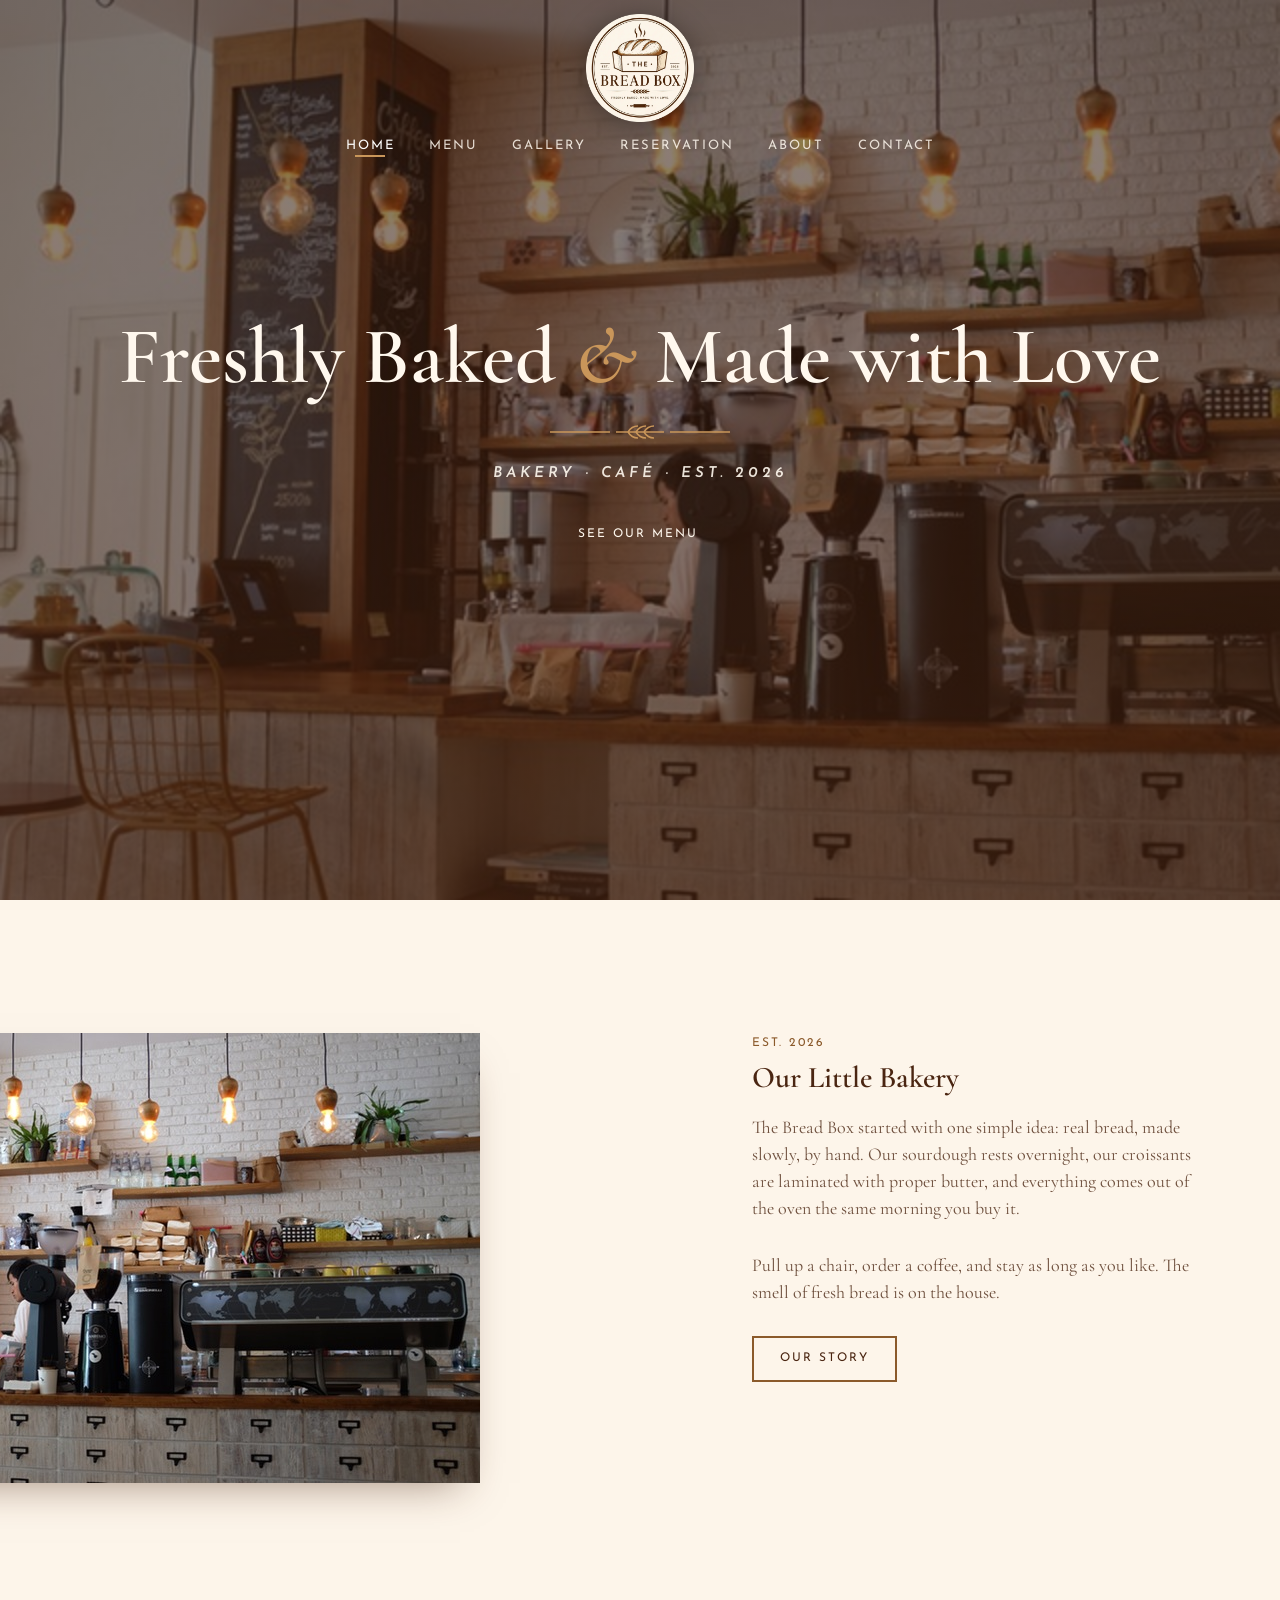
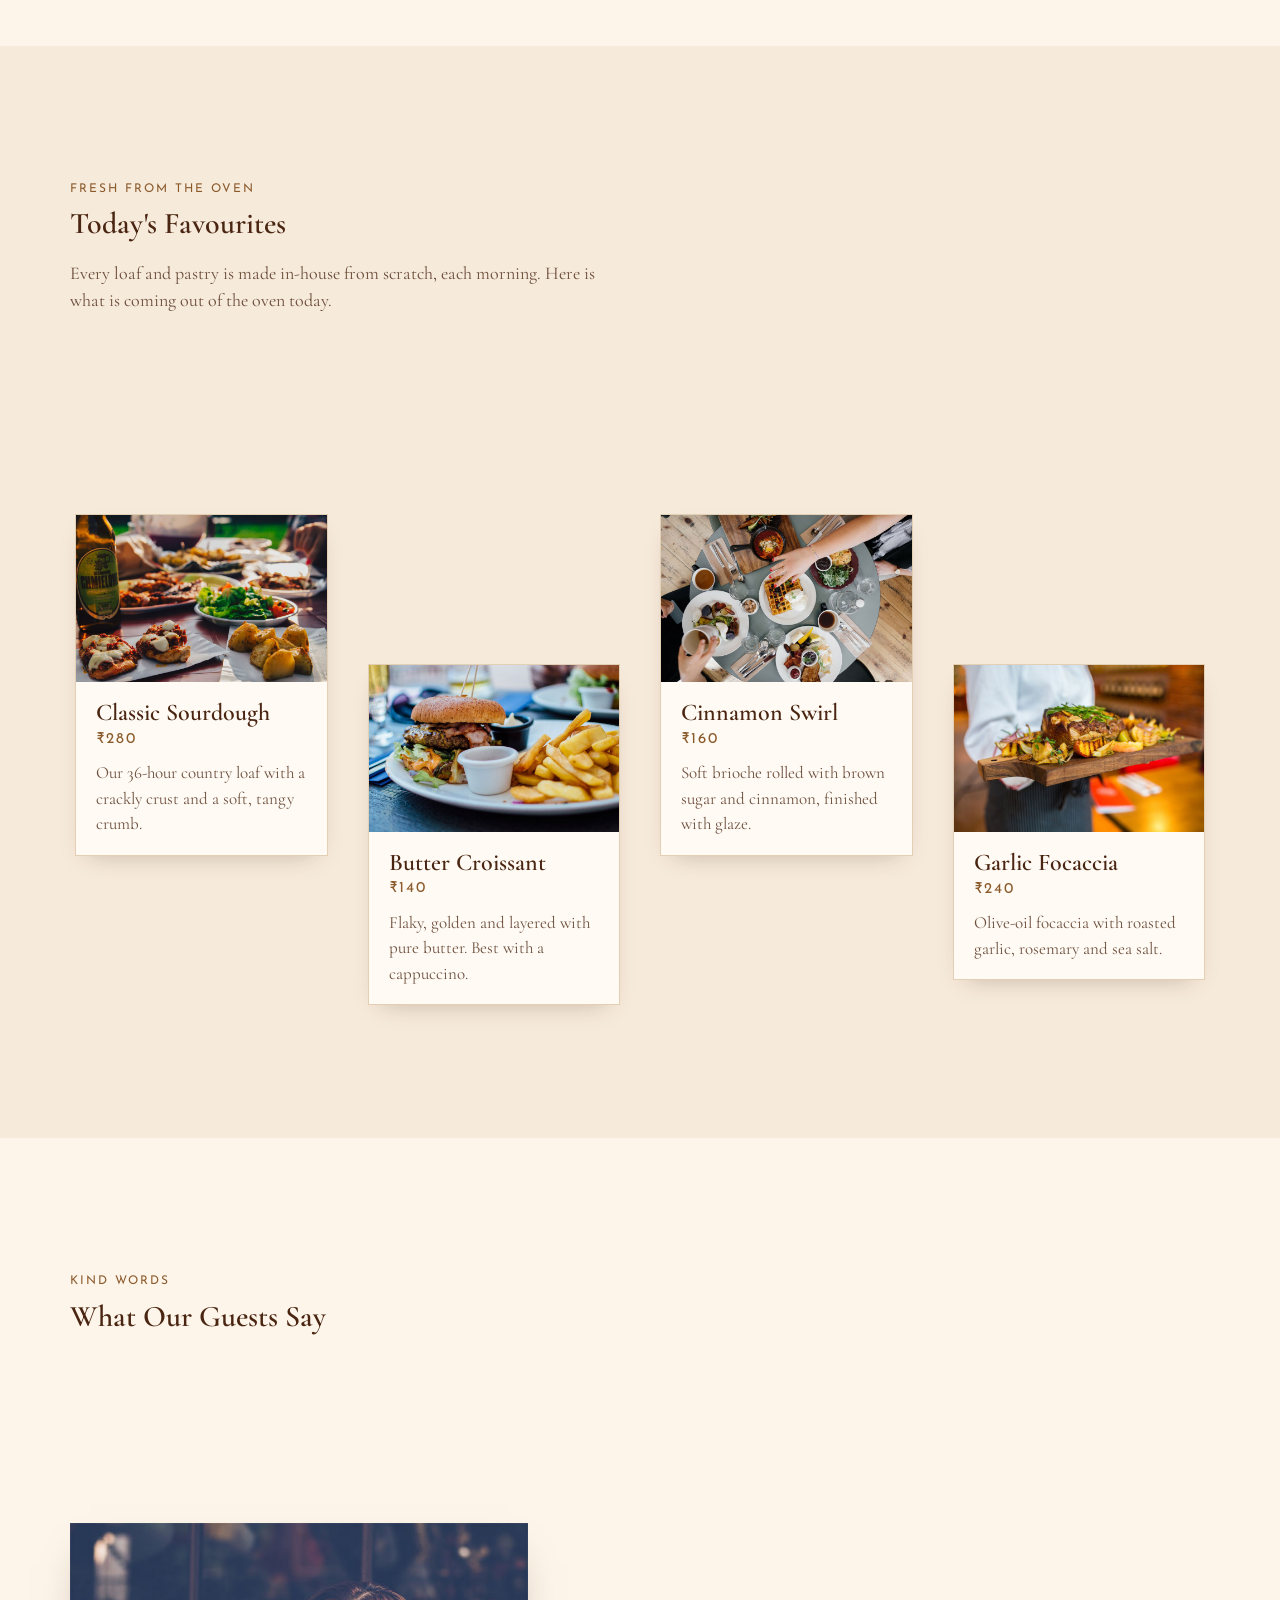
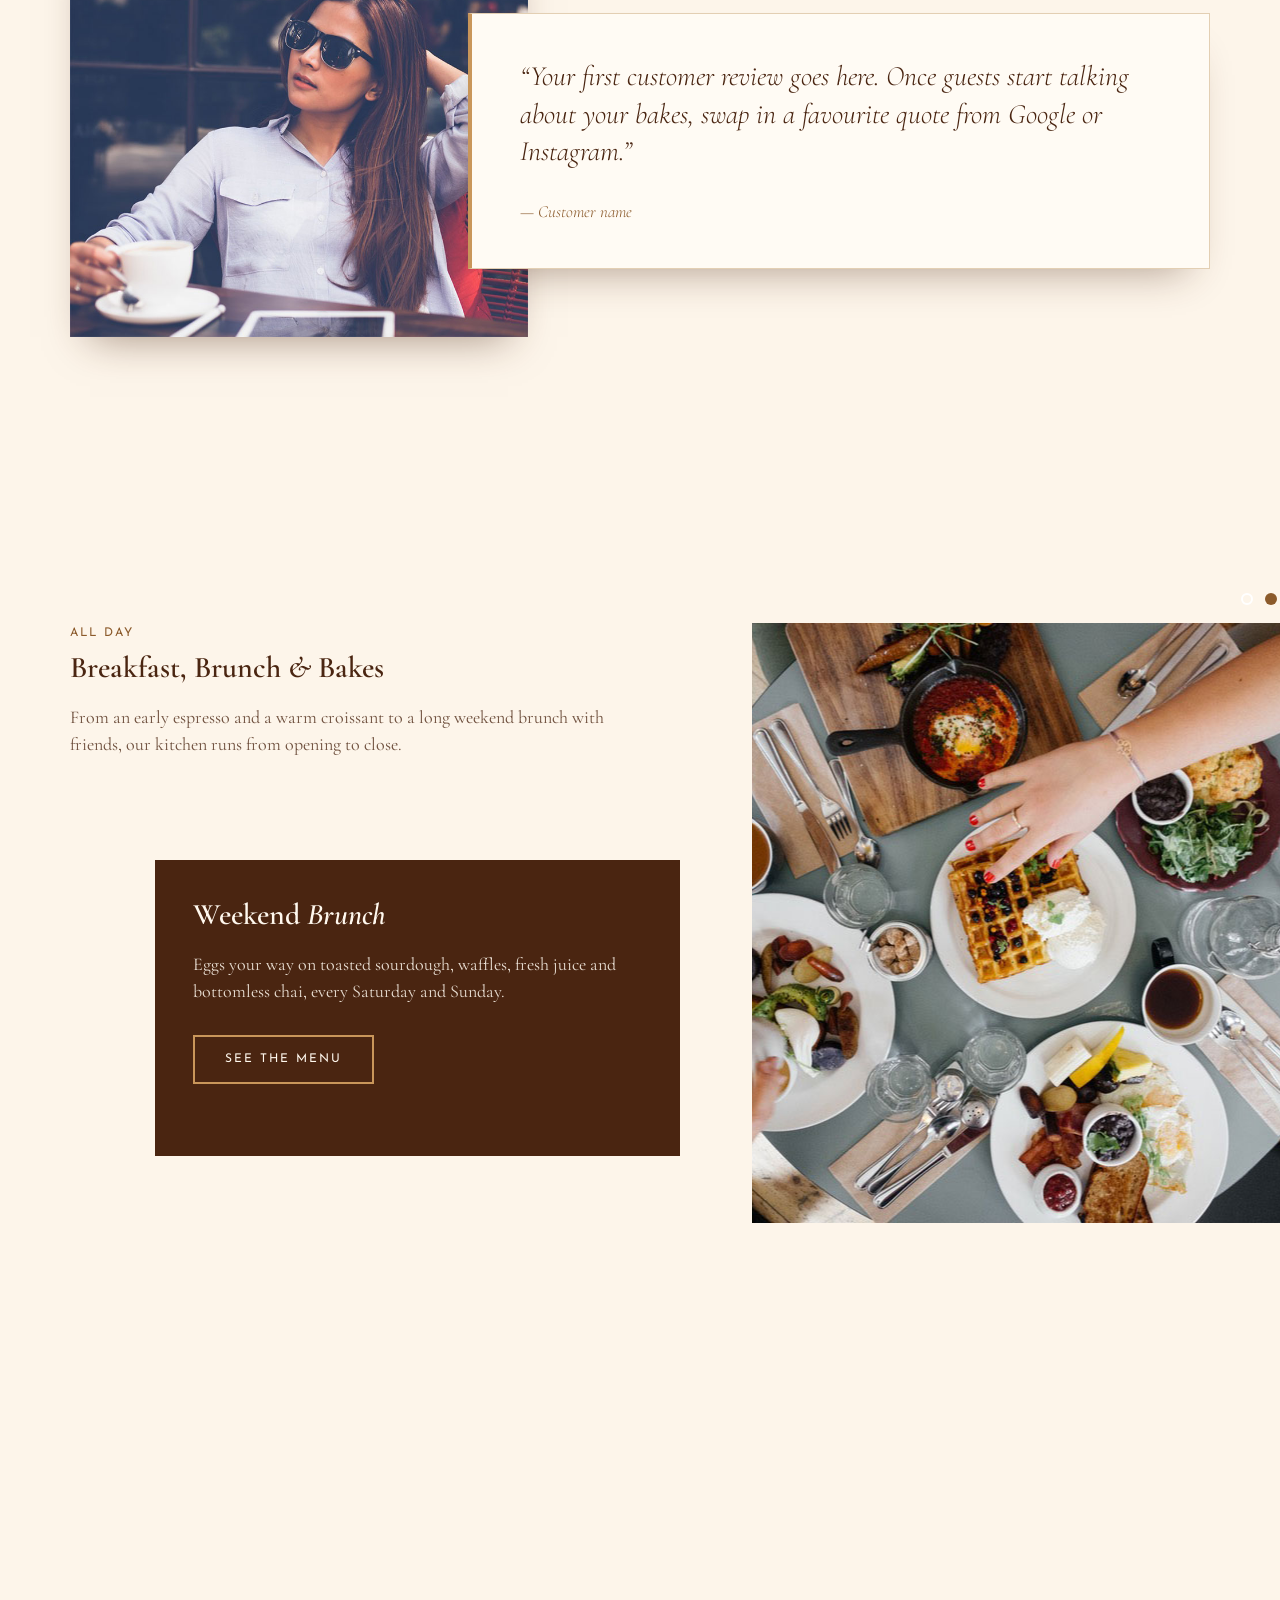
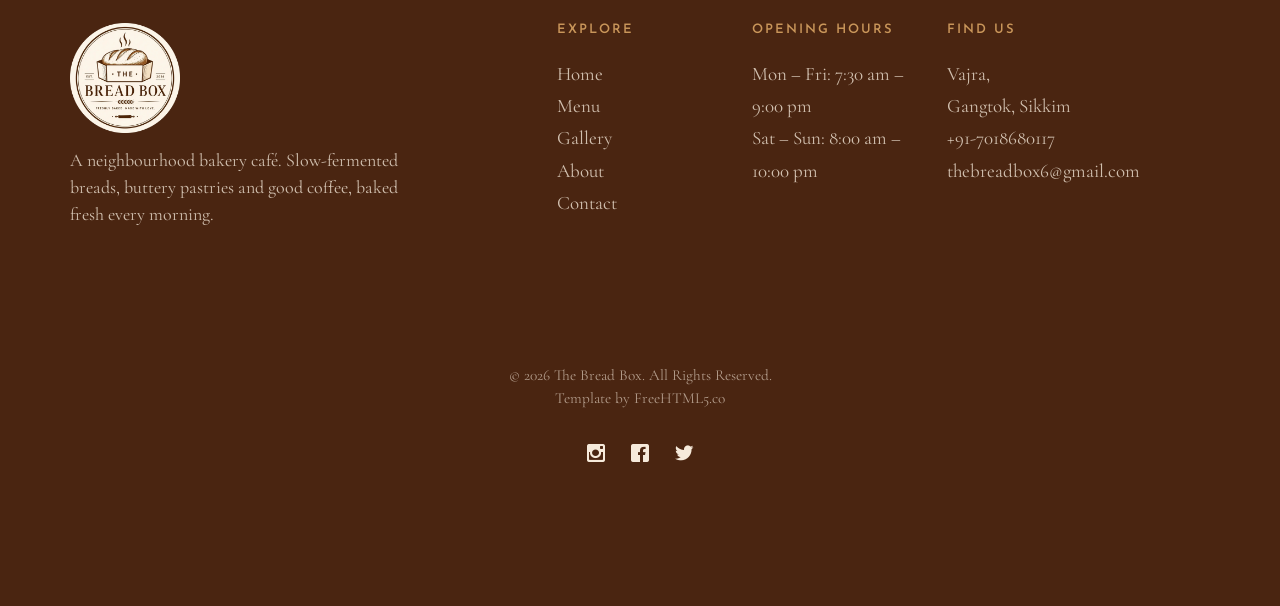
==== index.html @ 75c25438 "first commit to bread box" ====
<!DOCTYPE HTML>
<html lang="en">
	<head>
	<meta charset="utf-8">
	<meta http-equiv="X-UA-Compatible" content="IE=edge">
	<title>The Bread Box — Freshly Baked. Made with Love.</title>
	<meta name="viewport" content="width=device-width, initial-scale=1">
	<meta name="description" content="The Bread Box — a neighbourhood bakery café. Freshly baked breads, pastries and coffee, made with love." />
	<meta name="keywords" content="bakery, cafe, sourdough, croissant, coffee, The Bread Box" />
	<meta property="og:title" content="The Bread Box — Freshly Baked. Made with Love."/>
	<meta property="og:image" content="images/logo-full.jpg"/>
	<meta property="og:site_name" content="The Bread Box"/>
	<meta property="og:description" content="Freshly baked. Made with love."/>
	<link rel="icon" type="image/png" href="images/favicon.png">

	<link href="https://fonts.googleapis.com/css?family=Cormorant+Garamond:300,300i,400,400i,500,600,600i,700&display=swap" rel="stylesheet">
	<link href="https://fonts.googleapis.com/css?family=Josefin+Sans:400,600&display=swap" rel="stylesheet">

	<link rel="stylesheet" href="css/animate.css">
	<link rel="stylesheet" href="css/icomoon.css">
	<link rel="stylesheet" href="css/bootstrap.css">
	<link rel="stylesheet" href="css/flexslider.css">
	<link rel="stylesheet" href="css/style.css">
	<!-- The Bread Box colours & fonts -->
	<link rel="stylesheet" href="css/breadbox.css">

	<script src="js/modernizr-2.6.2.min.js"></script>
	<!--[if lt IE 9]>
	<script src="js/respond.min.js"></script>
	<![endif]-->
	</head>
	<body>

	<div class="fh5co-loader"></div>

	<div id="page">
	<nav class="fh5co-nav" role="navigation">
			<div class="container">
				<div class="row">
					<div class="col-xs-12 text-center logo-wrap">
						<div id="fh5co-logo"><a href="index.html"><img src="images/logo.png" alt="The Bread Box — Freshly baked. Made with love."></a></div>
					</div>
					<div class="col-xs-12 text-center menu-1 menu-wrap">
						<ul>
							<li class="active"><a href="index.html">Home</a></li>
							<li><a href="menu.html">Menu</a></li>
							<li class="has-dropdown">
								<a href="gallery.html">Gallery</a>
								<ul class="dropdown">
									<li><a href="gallery.html">Breads</a></li>
									<li><a href="gallery.html">Pastries</a></li>
									<li><a href="gallery.html">Coffee</a></li>
								</ul>
							</li>
							<li><a href="reservation.html">Reservation</a></li>
							<li><a href="about.html">About</a></li>
							<li><a href="contact.html">Contact</a></li>
						</ul>
					</div>
				</div>
			</div>
	</nav>

	<header id="fh5co-header" class="fh5co-cover js-fullheight" role="banner" style="background-image: url(images/hero_1.jpeg);" data-stellar-background-ratio="0.5">
		<div class="overlay"></div>
		<div class="container">
			<div class="row">
				<div class="col-md-12 text-center">
					<div class="display-t js-fullheight">
						<div class="display-tc js-fullheight animate-box" data-animate-effect="fadeIn">
							<h1>Freshly Baked <em>&amp;</em> Made with Love</h1>
							<span class="hero-rule"></span>
							<h2>Bakery &middot; Café &middot; Est. 2026</h2>
							<p><a href="menu.html" class="btn btn-primary btn-outline">See Our Menu</a></p>
						</div>
					</div>
				</div>
			</div>
		</div>
	</header>

	<div id="fh5co-about" class="fh5co-section">
		<div class="container">
			<div class="row">
				<div class="col-md-6 col-md-pull-4 img-wrap animate-box" data-animate-effect="fadeInLeft">
					<img src="images/hero_1.jpeg" alt="Inside The Bread Box café">
				</div>
				<div class="col-md-5 col-md-push-1 animate-box">
					<div class="section-heading">
						<span class="eyebrow">Est. 2026</span>
						<h2>Our Little Bakery</h2>
						<p>The Bread Box started with one simple idea: real bread, made slowly, by hand. Our sourdough rests overnight, our croissants are laminated with proper butter, and everything comes out of the oven the same morning you buy it.</p>
						<p>Pull up a chair, order a coffee, and stay as long as you like. The smell of fresh bread is on the house.</p>
						<p><a href="about.html" class="btn btn-primary btn-outline">Our Story</a></p>
					</div>
				</div>
			</div>
		</div>
	</div>

	<div id="fh5co-featured-menu" class="fh5co-section">
		<div class="container">
			<div class="row">
				<div class="col-md-12 fh5co-heading animate-box">
					<span class="eyebrow">Fresh from the oven</span>
					<h2>Today's Favourites</h2>
					<div class="row">
						<div class="col-md-6">
							<p>Every loaf and pastry is made in-house from scratch, each morning. Here is what is coming out of the oven today.</p>
						</div>
					</div>
				</div>
				<div class="col-md-3 col-sm-6 col-xs-6 col-xxs-12 fh5co-item-wrap animate-box">
					<div class="fh5co-item">
						<img src="images/gallery_9.jpeg" class="img-responsive" alt="Classic Sourdough">
						<h3>Classic Sourdough</h3>
						<span class="fh5co-price">&#8377;280</span>
						<p>Our 36-hour country loaf with a crackly crust and a soft, tangy crumb.</p>
					</div>
				</div>
				<div class="col-md-3 col-sm-6 col-xs-6 col-xxs-12 fh5co-item-wrap animate-box">
					<div class="fh5co-item margin_top">
						<img src="images/gallery_3.jpeg" class="img-responsive" alt="Butter Croissant">
						<h3>Butter Croissant</h3>
						<span class="fh5co-price">&#8377;140</span>
						<p>Flaky, golden and layered with pure butter. Best with a cappuccino.</p>
					</div>
				</div>
				<div class="clearfix visible-sm-block visible-xs-block"></div>
				<div class="col-md-3 col-sm-6 col-xs-6 col-xxs-12 fh5co-item-wrap animate-box">
					<div class="fh5co-item">
						<img src="images/gallery_4.jpeg" class="img-responsive" alt="Cinnamon Swirl">
						<h3>Cinnamon Swirl</h3>
						<span class="fh5co-price">&#8377;160</span>
						<p>Soft brioche rolled with brown sugar and cinnamon, finished with glaze.</p>
					</div>
				</div>
				<div class="col-md-3 col-sm-6 col-xs-6 col-xxs-12 fh5co-item-wrap animate-box">
					<div class="fh5co-item margin_top">
						<img src="images/gallery_2.jpeg" class="img-responsive" alt="Garlic Focaccia">
						<h3>Garlic Focaccia</h3>
						<span class="fh5co-price">&#8377;240</span>
						<p>Olive-oil focaccia with roasted garlic, rosemary and sea salt.</p>
					</div>
				</div>
			</div>
		</div>
	</div>

	<div id="fh5co-featured-testimony" class="fh5co-section">
		<div class="container">
			<div class="row">
				<div class="col-md-12 fh5co-heading animate-box">
					<span class="eyebrow">Kind words</span>
					<h2>What Our Guests Say</h2>
				</div>
				<div class="col-md-5 animate-box img-to-responsive" data-animate-effect="fadeInLeft">
					<img src="images/person_1.jpg" alt="A guest enjoying coffee">
				</div>
				<div class="col-md-7 animate-box" data-animate-effect="fadeInRight">
					<blockquote>
						<!-- Replace with a real review from one of your customers -->
						<p>&ldquo;Your first customer review goes here. Once guests start talking about your bakes, swap in a favourite quote from Google or Instagram.&rdquo;</p>
						<p class="author"><cite>&mdash; Customer name</cite></p>
					</blockquote>
				</div>
			</div>
		</div>
	</div>

	<div id="fh5co-slider" class="fh5co-section animate-box">
		<div class="container">
			<div class="row">
				<div class="col-md-6 animate-box">
					<div class="fh5co-heading">
						<span class="eyebrow">All day</span>
						<h2>Breakfast, Brunch <em>&amp;</em> Bakes</h2>
						<p>From an early espresso and a warm croissant to a long weekend brunch with friends, our kitchen runs from opening to close.</p>
					</div>
				</div>
				<div class="col-md-6 col-md-push-1 animate-box">
					<aside id="fh5co-slider-wrwap">
					<div class="flexslider">
						<ul class="slides">
					   	<li style="background-image: url(images/gallery_4.jpeg);">
					   		<div class="overlay-gradient"></div>
					   		<div class="container-fluid">
					   			<div class="row">
						   			<div class="col-md-12 col-md-offset-0 col-md-pull-10 slider-text slider-text-bg">
						   				<div class="slider-text-inner">
						   					<div class="desc">
												<h2>Weekend <em>Brunch</em></h2>
												<p>Eggs your way on toasted sourdough, waffles, fresh juice and bottomless chai, every Saturday and Sunday.</p>
												<p><a href="menu.html" class="btn btn-primary btn-outline">See the Menu</a></p>
						   					</div>
						   				</div>
						   			</div>
						   		</div>
					   		</div>
					   	</li>
					   	<li style="background-image: url(images/gallery_8.jpeg);">
					   		<div class="overlay-gradient"></div>
					   		<div class="container-fluid">
					   			<div class="row">
						   			<div class="col-md-12 col-md-offset-0 col-md-pull-10 slider-text slider-text-bg">
						   				<div class="slider-text-inner">
						   					<div class="desc">
												<h2>Sharing <em>Platters</em></h2>
												<p>Fresh focaccia, dips and small plates made for the whole table.</p>
												<p><a href="menu.html" class="btn btn-primary btn-outline">See the Menu</a></p>
						   					</div>
						   				</div>
						   			</div>
						   		</div>
					   		</div>
					   	</li>
					   	<li style="background-image: url(images/gallery_9.jpeg);">
					   		<div class="overlay-gradient"></div>
					   		<div class="container-fluid">
					   			<div class="row">
						   			<div class="col-md-12 col-md-offset-0 col-md-pull-10 slider-text slider-text-bg">
						   				<div class="slider-text-inner">
						   					<div class="desc">
												<h2>Bread <em>&amp;</em> Butter</h2>
												<p>Take home a loaf baked this morning, sliced to order and still warm.</p>
												<p><a href="menu.html" class="btn btn-primary btn-outline">See the Menu</a></p>
						   					</div>
						   				</div>
						   			</div>
						   		</div>
					   		</div>
					   	</li>
					  	</ul>
				  	</div>
				</aside>
				</div>
			</div>
		</div>
	</div>

	<div id="fh5co-blog" class="fh5co-section">
		<div class="container">
			<div class="row animate-box">
				<div class="col-md-8 col-md-offset-2 text-center fh5co-heading animate-box">
					<span class="eyebrow">Happening at the Box</span>
					<h2>Bakes &amp; Events</h2>
					<p>Learn to bake with us, order a cake for your celebration, or book the café for a private morning.</p>
				</div>
			</div>
			<div class="row">
				<div class="col-md-4">
					<div class="fh5co-blog animate-box">
						<a href="contact.html" class="blog-bg" style="background-image: url(images/gallery_1.jpeg);"></a>
						<div class="blog-text">
							<span class="posted_on">Every Saturday</span>
							<h3><a href="contact.html">Sourdough Workshop</a></h3>
							<p>Two hours, one starter, and your own loaf to take home. Small groups, all ingredients included.</p>
							<ul class="stuff">
								<li><a href="contact.html">Ask Us<i class="icon-arrow-right22"></i></a></li>
							</ul>
						</div>
					</div>
				</div>
				<div class="col-md-4">
					<div class="fh5co-blog animate-box">
						<a href="contact.html" class="blog-bg" style="background-image: url(images/gallery_5.jpeg);"></a>
						<div class="blog-text">
							<span class="posted_on">Order 48 hrs ahead</span>
							<h3><a href="contact.html">Celebration Cakes</a></h3>
							<p>Birthdays, anniversaries or just because. Tell us the flavour and we will bake it to order.</p>
							<ul class="stuff">
								<li><a href="contact.html">Ask Us<i class="icon-arrow-right22"></i></a></li>
							</ul>
						</div>
					</div>
				</div>
				<div class="col-md-4">
					<div class="fh5co-blog animate-box">
						<a href="contact.html" class="blog-bg" style="background-image: url(images/gallery_8.jpeg);"></a>
						<div class="blog-text">
							<span class="posted_on">By request</span>
							<h3><a href="contact.html">Private Bookings</a></h3>
							<p>Host a brunch, a team breakfast or a small party in the café. Send us a query for availability.</p>
							<ul class="stuff">
								<li><a href="contact.html">Ask Us<i class="icon-arrow-right22"></i></a></li>
							</ul>
						</div>
					</div>
				</div>
			</div>
		</div>
	</div>

	<div id="fh5co-started" class="fh5co-section animate-box" style="background-image: url(images/hero_1.jpeg);" data-stellar-background-ratio="0.5">
		<div class="overlay"></div>
		<div class="container">
			<div class="row animate-box">
				<div class="col-md-8 col-md-offset-2 text-center fh5co-heading">
					<h2>Save Yourself a Seat</h2>
					<p>Weekends get busy. Reserve a table and we will have it ready, with something warm on the way.</p>
					<p><a href="reservation.html" class="btn btn-primary btn-outline">Book a Table</a></p>
				</div>
			</div>
		</div>
	</div>

	<footer id="fh5co-footer" role="contentinfo" class="fh5co-section">
		<div class="container">
			<div class="row row-pb-md">
				<div class="col-md-4 fh5co-widget">
					<img class="footer-logo" src="images/logo.png" alt="The Bread Box">
					<p>A neighbourhood bakery café. Slow-fermented breads, buttery pastries and good coffee, baked fresh every morning.</p>
				</div>
				<div class="col-md-2 col-md-push-1 fh5co-widget">
					<h4>Explore</h4>
					<ul class="fh5co-footer-links">
						<li><a href="index.html">Home</a></li>
						<li><a href="menu.html">Menu</a></li>
						<li><a href="gallery.html">Gallery</a></li>
						<li><a href="about.html">About</a></li>
						<li><a href="contact.html">Contact</a></li>
					</ul>
				</div>

				<div class="col-md-2 col-md-push-1 fh5co-widget">
					<h4>Opening Hours</h4>
					<ul class="fh5co-footer-links">
						<li>Mon – Fri: 7:30 am – 9:00 pm</li><li>Sat – Sun: 8:00 am – 10:00 pm</li>
					</ul>
				</div>

				<div class="col-md-4 col-md-push-1 fh5co-widget">
					<h4>Find Us</h4>
					<ul class="fh5co-footer-links">
						<li>Vajra,<br> Gangtok, Sikkim</li>
						<li><a href="tel:+917018680117">+91-7018680117</a></li>
						<li><a href="mailto:thebreadbox6@gmail.com">thebreadbox6@gmail.com</a></li>
					</ul>
				</div>
			</div>

			<div class="row copyright">
				<div class="col-md-12 text-center">
					<p>
						<small class="block">&copy; <span class="js-year">2026</span> The Bread Box. All Rights Reserved.</small>
						<small class="block">Template by <a href="https://freehtml5.co/" target="_blank" rel="noopener">FreeHTML5.co</a></small>
					</p>
					<ul class="fh5co-social-icons">
						<li><a href="#" aria-label="Instagram"><i class="icon-instagram"></i></a></li>
						<li><a href="#" aria-label="Facebook"><i class="icon-facebook2"></i></a></li>
						<li><a href="#" aria-label="Twitter"><i class="icon-twitter2"></i></a></li>
					</ul>
				</div>
			</div>
		</div>
	</footer>
	</div>

	<div class="gototop js-top">
		<a href="#" class="js-gotop"><i class="icon-arrow-up22"></i></a>
	</div>

	<script src="js/jquery.min.js"></script>
	<script src="js/jquery.easing.1.3.js"></script>
	<script src="js/bootstrap.min.js"></script>
	<script src="js/jquery.waypoints.min.js"></script>
	<script src="js/jquery.stellar.min.js"></script>
	<script src="js/jquery.flexslider-min.js"></script>
	<script src="js/main.js"></script>
	<script>document.querySelectorAll('.js-year').forEach(function(e){e.textContent=new Date().getFullYear();});</script>
	</body>
</html>
---- css/icomoon.css ----
@font-face {
    font-family: 'icomoon';
    src:    url('fonts/icomoon.eot?1oniuf');
    src:    url('fonts/icomoon.eot?1oniuf#iefix') format('embedded-opentype'),
        url('fonts/icomoon.ttf?1oniuf') format('truetype'),
        url('fonts/icomoon.woff?1oniuf') format('woff'),
        url('fonts/icomoon.svg?1oniuf#icomoon') format('svg');
    font-weight: normal;
    font-style: normal;
}

[class^="icon-"], [class*=" icon-"] {
    /* use !important to prevent issues with browser extensions that change fonts */
    font-family: 'icomoon' !important;
    speak: none;
    font-style: normal;
    font-weight: normal;
    font-variant: normal;
    text-transform: none;
    line-height: 1;

    /* Better Font Rendering =========== */
    -webkit-font-smoothing: antialiased;
    -moz-osx-font-smoothing: grayscale;
}

.icon-mobile:before {
    content: "\e000";
}
.icon-laptop:before {
    content: "\e001";
}
.icon-desktop:before {
    content: "\e002";
}
.icon-tablet:before {
    content: "\e003";
}
.icon-phone:before {
    content: "\e004";
}
.icon-document:before {
    content: "\e005";
}
.icon-documents:before {
    content: "\e006";
}
.icon-search:before {
    content: "\e007";
}
.icon-clipboard:before {
    content: "\e008";
}
.icon-newspaper:before {
    content: "\e009";
}
.icon-notebook:before {
    content: "\e00a";
}
.icon-book-open:before {
    content: "\e00b";
}
.icon-browser:before {
    content: "\e00c";
}
.icon-calendar:before {
    content: "\e00d";
}
.icon-presentation:before {
    content: "\e00e";
}
.icon-picture:before {
    content: "\e00f";
}
.icon-pictures:before {
    content: "\e010";
}
.icon-video:before {
    content: "\e011";
}
.icon-camera:before {
    content: "\e012";
}
.icon-printer:before {
    content: "\e013";
}
.icon-toolbox:before {
    content: "\e014";
}
.icon-briefcase:before {
    content: "\e015";
}
.icon-wallet:before {
    content: "\e016";
}
.icon-gift:before {
    content: "\e017";
}
.icon-bargraph:before {
    content: "\e018";
}
.icon-grid:before {
    content: "\e019";
}
.icon-expand:before {
    content: "\e01a";
}
.icon-focus:before {
    content: "\e01b";
}
.icon-edit:before {
    content: "\e01c";
}
.icon-adjustments:before {
    content: "\e01d";
}
.icon-ribbon:before {
    content: "\e01e";
}
.icon-hourglass:before {
    content: "\e01f";
}
.icon-lock:before {
    content: "\e020";
}
.icon-megaphone:before {
    content: "\e021";
}
.icon-shield:before {
    content: "\e022";
}
.icon-trophy:before {
    content: "\e023";
}
.icon-flag:before {
    content: "\e024";
}
.icon-map:before {
    content: "\e025";
}
.icon-puzzle:before {
    content: "\e026";
}
.icon-basket:before {
    content: "\e027";
}
.icon-envelope:before {
    content: "\e028";
}
.icon-streetsign:before {
    content: "\e029";
}
.icon-telescope:before {
    content: "\e02a";
}
.icon-gears:before {
    content: "\e02b";
}
.icon-key:before {
    content: "\e02c";
}
.icon-paperclip:before {
    content: "\e02d";
}
.icon-attachment:before {
    content: "\e02e";
}
.icon-pricetags:before {
    content: "\e02f";
}
.icon-lightbulb:before {
    content: "\e030";
}
.icon-layers:before {
    content: "\e031";
}
.icon-pencil:before {
    content: "\e032";
}
.icon-tools:before {
    content: "\e033";
}
.icon-tools-2:before {
    content: "\e034";
}
.icon-scissors:before {
    content: "\e035";
}
.icon-paintbrush:before {
    content: "\e036";
}
.icon-magnifying-glass:before {
    content: "\e037";
}
.icon-circle-compass:before {
    content: "\e038";
}
.icon-linegraph:before {
    content: "\e039";
}
.icon-mic:before {
    content: "\e03a";
}
.icon-strategy:before {
    content: "\e03b";
}
.icon-beaker:before {
    content: "\e03c";
}
.icon-caution:before {
    content: "\e03d";
}
.icon-recycle:before {
    content: "\e03e";
}
.icon-anchor:before {
    content: "\e03f";
}
.icon-profile-male:before {
    content: "\e040";
}
.icon-profile-female:before {
    content: "\e041";
}
.icon-bike:before {
    content: "\e042";
}
.icon-wine:before {
    content: "\e043";
}
.icon-hotairballoon:before {
    content: "\e044";
}
.icon-globe:before {
    content: "\e045";
}
.icon-genius:before {
    content: "\e046";
}
.icon-map-pin:before {
    content: "\e047";
}
.icon-dial:before {
    content: "\e048";
}
.icon-chat:before {
    content: "\e049";
}
.icon-heart:before {
    content: "\e04a";
}
.icon-cloud:before {
    content: "\e04b";
}
.icon-upload:before {
    content: "\e04c";
}
.icon-download:before {
    content: "\e04d";
}
.icon-target:before {
    content: "\e04e";
}
.icon-hazardous:before {
    content: "\e04f";
}
.icon-piechart:before {
    content: "\e050";
}
.icon-speedometer:before {
    content: "\e051";
}
.icon-global:before {
    content: "\e052";
}
.icon-compass:before {
    content: "\e053";
}
.icon-lifesaver:before {
    content: "\e054";
}
.icon-clock:before {
    content: "\e055";
}
.icon-aperture:before {
    content: "\e056";
}
.icon-quote:before {
    content: "\e057";
}
.icon-scope:before {
    content: "\e058";
}
.icon-alarmclock:before {
    content: "\e059";
}
.icon-refresh:before {
    content: "\e05a";
}
.icon-happy:before {
    content: "\e05b";
}
.icon-sad:before {
    content: "\e05c";
}
.icon-facebook:before {
    content: "\e05d";
}
.icon-twitter:before {
    content: "\e05e";
}
.icon-googleplus:before {
    content: "\e05f";
}
.icon-rss:before {
    content: "\e060";
}
.icon-tumblr:before {
    content: "\e061";
}
.icon-linkedin:before {
    content: "\e062";
}
.icon-dribbble:before {
    content: "\e063";
}
.icon-box2:before {
    content: "\ea82";
}
.icon-write:before {
    content: "\ea83";
}
.icon-clock2:before {
    content: "\ea84";
}
.icon-reply2:before {
    content: "\ea85";
}
.icon-reply-all2:before {
    content: "\ea86";
}
.icon-forward2:before {
    content: "\ea87";
}
.icon-flag2:before {
    content: "\ea88";
}
.icon-search2:before {
    content: "\ea89";
}
.icon-trash2:before {
    content: "\ea8a";
}
.icon-envelope2:before {
    content: "\ea8b";
}
.icon-bubble:before {
    content: "\ea8c";
}
.icon-bubbles:before {
    content: "\ea8d";
}
.icon-user2:before {
    content: "\ea8e";
}
.icon-users2:before {
    content: "\ea8f";
}
.icon-cloud2:before {
    content: "\ea90";
}
.icon-download2:before {
    content: "\ea91";
}
.icon-upload2:before {
    content: "\ea92";
}
.icon-rain:before {
    content: "\ea93";
}
.icon-sun:before {
    content: "\ea94";
}
.icon-moon2:before {
    content: "\ea95";
}
.icon-bell2:before {
    content: "\ea96";
}
.icon-folder2:before {
    content: "\ea97";
}
.icon-pin2:before {
    content: "\ea98";
}
.icon-sound2:before {
    content: "\ea99";
}
.icon-microphone:before {
    content: "\ea9a";
}
.icon-camera2:before {
    content: "\ea9b";
}
.icon-image2:before {
    content: "\ea9c";
}
.icon-cog2:before {
    content: "\ea9d";
}
.icon-calendar2:before {
    content: "\ea9e";
}
.icon-book2:before {
    content: "\ea9f";
}
.icon-map-marker:before {
    content: "\eaa0";
}
.icon-store:before {
    content: "\eaa1";
}
.icon-support:before {
    content: "\eaa2";
}
.icon-tag2:before {
    content: "\eaa3";
}
.icon-heart2:before {
    content: "\eaa4";
}
.icon-video-camera:before {
    content: "\eaa5";
}
.icon-trophy2:before {
    content: "\eaa6";
}
.icon-cart:before {
    content: "\eaa7";
}
.icon-eye2:before {
    content: "\eaa8";
}
.icon-cancel:before {
    content: "\eaa9";
}
.icon-chart:before {
    content: "\eaaa";
}
.icon-target2:before {
    content: "\eaab";
}
.icon-printer2:before {
    content: "\eaac";
}
.icon-location2:before {
    content: "\eaad";
}
.icon-bookmark2:before {
    content: "\eaae";
}
.icon-monitor:before {
    content: "\eaaf";
}
.icon-cross2:before {
    content: "\eab0";
}
.icon-plus2:before {
    content: "\eab1";
}
.icon-left:before {
    content: "\eab2";
}
.icon-up:before {
    content: "\eab3";
}
.icon-browser2:before {
    content: "\eab4";
}
.icon-windows:before {
    content: "\eab5";
}
.icon-switch2:before {
    content: "\eab6";
}
.icon-dashboard:before {
    content: "\eab7";
}
.icon-play:before {
    content: "\eab8";
}
.icon-fast-forward:before {
    content: "\eab9";
}
.icon-next:before {
    content: "\eaba";
}
.icon-refresh2:before {
    content: "\eabb";
}
.icon-film:before {
    content: "\eabc";
}
.icon-home2:before {
    content: "\eabd";
}
.icon-add-to-list:before {
    content: "\e901";
}
.icon-classic-computer:before {
    content: "\e902";
}
.icon-controller-fast-backward:before {
    content: "\e903";
}
.icon-creative-commons-attribution:before {
    content: "\e904";
}
.icon-creative-commons-noderivs:before {
    content: "\e905";
}
.icon-creative-commons-noncommercial-eu:before {
    content: "\e906";
}
.icon-creative-commons-noncommercial-us:before {
    content: "\e907";
}
.icon-creative-commons-public-domain:before {
    content: "\e908";
}
.icon-creative-commons-remix:before {
    content: "\e909";
}
.icon-creative-commons-share:before {
    content: "\e90a";
}
.icon-creative-commons-sharealike:before {
    content: "\e90b";
}
.icon-creative-commons:before {
    content: "\e90c";
}
.icon-document-landscape:before {
    content: "\e90d";
}
.icon-remove-user:before {
    content: "\e90e";
}
.icon-warning:before {
    content: "\e90f";
}
.icon-arrow-bold-down:before {
    content: "\e910";
}
.icon-arrow-bold-left:before {
    content: "\e911";
}
.icon-arrow-bold-right:before {
    content: "\e912";
}
.icon-arrow-bold-up:before {
    content: "\e913";
}
.icon-arrow-down:before {
    content: "\e914";
}
.icon-arrow-left:before {
    content: "\e915";
}
.icon-arrow-long-down:before {
    content: "\e916";
}
.icon-arrow-long-left:before {
    content: "\e917";
}
.icon-arrow-long-right:before {
    content: "\e918";
}
.icon-arrow-long-up:before {
    content: "\e919";
}
.icon-arrow-right:before {
    content: "\e91a";
}
.icon-arrow-up:before {
    content: "\e91b";
}
.icon-arrow-with-circle-down:before {
    content: "\e91c";
}
.icon-arrow-with-circle-left:before {
    content: "\e91d";
}
.icon-arrow-with-circle-right:before {
    content: "\e91e";
}
.icon-arrow-with-circle-up:before {
    content: "\e91f";
}
.icon-bookmark:before {
    content: "\e920";
}
.icon-bookmarks:before {
    content: "\e921";
}
.icon-chevron-down:before {
    content: "\e922";
}
.icon-chevron-left:before {
    content: "\e923";
}
.icon-chevron-right:before {
    content: "\e924";
}
.icon-chevron-small-down:before {
    content: "\e925";
}
.icon-chevron-small-left:before {
    content: "\e926";
}
.icon-chevron-small-right:before {
    content: "\e927";
}
.icon-chevron-small-up:before {
    content: "\e928";
}
.icon-chevron-thin-down:before {
    content: "\e929";
}
.icon-chevron-thin-left:before {
    content: "\e92a";
}
.icon-chevron-thin-right:before {
    content: "\e92b";
}
.icon-chevron-thin-up:before {
    content: "\e92c";
}
.icon-chevron-up:before {
    content: "\e92d";
}
.icon-chevron-with-circle-down:before {
    content: "\e92e";
}
.icon-chevron-with-circle-left:before {
    content: "\e92f";
}
.icon-chevron-with-circle-right:before {
    content: "\e930";
}
.icon-chevron-with-circle-up:before {
    content: "\e931";
}
.icon-cloud3:before {
    content: "\e932";
}
.icon-controller-fast-forward:before {
    content: "\e933";
}
.icon-controller-jump-to-start:before {
    content: "\e934";
}
.icon-controller-next:before {
    content: "\e935";
}
.icon-controller-paus:before {
    content: "\e936";
}
.icon-controller-play:before {
    content: "\e937";
}
.icon-controller-record:before {
    content: "\e938";
}
.icon-controller-stop:before {
    content: "\e939";
}
.icon-controller-volume:before {
    content: "\e93a";
}
.icon-dot-single:before {
    content: "\e93b";
}
.icon-dots-three-horizontal:before {
    content: "\e93c";
}
.icon-dots-three-vertical:before {
    content: "\e93d";
}
.icon-dots-two-horizontal:before {
    content: "\e93e";
}
.icon-dots-two-vertical:before {
    content: "\e93f";
}
.icon-download3:before {
    content: "\e940";
}
.icon-emoji-flirt:before {
    content: "\e941";
}
.icon-flow-branch:before {
    content: "\e942";
}
.icon-flow-cascade:before {
    content: "\e943";
}
.icon-flow-line:before {
    content: "\e944";
}
.icon-flow-parallel:before {
    content: "\e945";
}
.icon-flow-tree:before {
    content: "\e946";
}
.icon-install:before {
    content: "\e947";
}
.icon-layers2:before {
    content: "\e948";
}
.icon-open-book:before {
    content: "\e949";
}
.icon-resize-100:before {
    content: "\e94a";
}
.icon-resize-full-screen:before {
    content: "\e94b";
}
.icon-save:before {
    content: "\e94c";
}
.icon-select-arrows:before {
    content: "\e94d";
}
.icon-sound-mute:before {
    content: "\e94e";
}
.icon-sound:before {
    content: "\e94f";
}
.icon-trash:before {
    content: "\e950";
}
.icon-triangle-down:before {
    content: "\e951";
}
.icon-triangle-left:before {
    content: "\e952";
}
.icon-triangle-right:before {
    content: "\e953";
}
.icon-triangle-up:before {
    content: "\e954";
}
.icon-uninstall:before {
    content: "\e955";
}
.icon-upload-to-cloud:before {
    content: "\e956";
}
.icon-upload3:before {
    content: "\e957";
}
.icon-add-user:before {
    content: "\e958";
}
.icon-address:before {
    content: "\e959";
}
.icon-adjust:before {
    content: "\e95a";
}
.icon-air:before {
    content: "\e95b";
}
.icon-aircraft-landing:before {
    content: "\e95c";
}
.icon-aircraft-take-off:before {
    content: "\e95d";
}
.icon-aircraft:before {
    content: "\e95e";
}
.icon-align-bottom:before {
    content: "\e95f";
}
.icon-align-horizontal-middle:before {
    content: "\e960";
}
.icon-align-left:before {
    content: "\e961";
}
.icon-align-right:before {
    content: "\e962";
}
.icon-align-top:before {
    content: "\e963";
}
.icon-align-vertical-middle:before {
    content: "\e964";
}
.icon-archive:before {
    content: "\e965";
}
.icon-area-graph:before {
    content: "\e966";
}
.icon-attachment2:before {
    content: "\e967";
}
.icon-awareness-ribbon:before {
    content: "\e968";
}
.icon-back-in-time:before {
    content: "\e969";
}
.icon-back:before {
    content: "\e96a";
}
.icon-bar-graph:before {
    content: "\e96b";
}
.icon-battery:before {
    content: "\e96c";
}
.icon-beamed-note:before {
    content: "\e96d";
}
.icon-bell:before {
    content: "\e96e";
}
.icon-blackboard:before {
    content: "\e96f";
}
.icon-block:before {
    content: "\e970";
}
.icon-book:before {
    content: "\e971";
}
.icon-bowl:before {
    content: "\e972";
}
.icon-box:before {
    content: "\e973";
}
.icon-briefcase2:before {
    content: "\e974";
}
.icon-browser3:before {
    content: "\e975";
}
.icon-brush:before {
    content: "\e976";
}
.icon-bucket:before {
    content: "\e977";
}
.icon-cake:before {
    content: "\e978";
}
.icon-calculator:before {
    content: "\e979";
}
.icon-calendar3:before {
    content: "\e97a";
}
.icon-camera3:before {
    content: "\e97b";
}
.icon-ccw:before {
    content: "\e97c";
}
.icon-chat2:before {
    content: "\e97d";
}
.icon-check:before {
    content: "\e97e";
}
.icon-circle-with-cross:before {
    content: "\e97f";
}
.icon-circle-with-minus:before {
    content: "\e980";
}
.icon-circle-with-plus:before {
    content: "\e981";
}
.icon-circle:before {
    content: "\e982";
}
.icon-circular-graph:before {
    content: "\e983";
}
.icon-clapperboard:before {
    content: "\e984";
}
.icon-clipboard2:before {
    content: "\e985";
}
.icon-clock3:before {
    content: "\e986";
}
.icon-code:before {
    content: "\e987";
}
.icon-cog:before {
    content: "\e988";
}
.icon-colours:before {
    content: "\e989";
}
.icon-compass2:before {
    content: "\e98a";
}
.icon-copy:before {
    content: "\e98b";
}
.icon-credit-card:before {
    content: "\e98c";
}
.icon-credit:before {
    content: "\e98d";
}
.icon-cross:before {
    content: "\e98e";
}
.icon-cup:before {
    content: "\e98f";
}
.icon-cw:before {
    content: "\e990";
}
.icon-cycle:before {
    content: "\e991";
}
.icon-database:before {
    content: "\e992";
}
.icon-dial-pad:before {
    content: "\e993";
}
.icon-direction:before {
    content: "\e994";
}
.icon-document2:before {
    content: "\e995";
}
.icon-documents2:before {
    content: "\e996";
}
.icon-drink:before {
    content: "\e997";
}
.icon-drive:before {
    content: "\e998";
}
.icon-drop:before {
    content: "\e999";
}
.icon-edit2:before {
    content: "\e99a";
}
.icon-email:before {
    content: "\e99b";
}
.icon-emoji-happy:before {
    content: "\e99c";
}
.icon-emoji-neutral:before {
    content: "\e99d";
}
.icon-emoji-sad:before {
    content: "\e99e";
}
.icon-erase:before {
    content: "\e99f";
}
.icon-eraser:before {
    content: "\e9a0";
}
.icon-export:before {
    content: "\e9a1";
}
.icon-eye:before {
    content: "\e9a2";
}
.icon-feather:before {
    content: "\e9a3";
}
.icon-flag3:before {
    content: "\e9a4";
}
.icon-flash:before {
    content: "\e9a5";
}
.icon-flashlight:before {
    content: "\e9a6";
}
.icon-flat-brush:before {
    content: "\e9a7";
}
.icon-folder-images:before {
    content: "\e9a8";
}
.icon-folder-music:before {
    content: "\e9a9";
}
.icon-folder-video:before {
    content: "\e9aa";
}
.icon-folder:before {
    content: "\e9ab";
}
.icon-forward:before {
    content: "\e9ac";
}
.icon-funnel:before {
    content: "\e9ad";
}
.icon-game-controller:before {
    content: "\e9ae";
}
.icon-gauge:before {
    content: "\e9af";
}
.icon-globe2:before {
    content: "\e9b0";
}
.icon-graduation-cap:before {
    content: "\e9b1";
}
.icon-grid2:before {
    content: "\e9b2";
}
.icon-hair-cross:before {
    content: "\e9b3";
}
.icon-hand:before {
    content: "\e9b4";
}
.icon-heart-outlined:before {
    content: "\e9b5";
}
.icon-heart3:before {
    content: "\e9b6";
}
.icon-help-with-circle:before {
    content: "\e9b7";
}
.icon-help:before {
    content: "\e9b8";
}
.icon-home:before {
    content: "\e9b9";
}
.icon-hour-glass:before {
    content: "\e9ba";
}
.icon-image-inverted:before {
    content: "\e9bb";
}
.icon-image:before {
    content: "\e9bc";
}
.icon-images:before {
    content: "\e9bd";
}
.icon-inbox:before {
    content: "\e9be";
}
.icon-infinity:before {
    content: "\e9bf";
}
.icon-info-with-circle:before {
    content: "\e9c0";
}
.icon-info:before {
    content: "\e9c1";
}
.icon-key2:before {
    content: "\e9c2";
}
.icon-keyboard:before {
    content: "\e9c3";
}
.icon-lab-flask:before {
    content: "\e9c4";
}
.icon-landline:before {
    content: "\e9c5";
}
.icon-language:before {
    content: "\e9c6";
}
.icon-laptop2:before {
    content: "\e9c7";
}
.icon-leaf:before {
    content: "\e9c8";
}
.icon-level-down:before {
    content: "\e9c9";
}
.icon-level-up:before {
    content: "\e9ca";
}
.icon-lifebuoy:before {
    content: "\e9cb";
}
.icon-light-bulb:before {
    content: "\e9cc";
}
.icon-light-down:before {
    content: "\e9cd";
}
.icon-light-up:before {
    content: "\e9ce";
}
.icon-line-graph:before {
    content: "\e9cf";
}
.icon-link:before {
    content: "\e9d0";
}
.icon-list:before {
    content: "\e9d1";
}
.icon-location-pin:before {
    content: "\e9d2";
}
.icon-location:before {
    content: "\e9d3";
}
.icon-lock-open:before {
    content: "\e9d4";
}
.icon-lock2:before {
    content: "\e9d5";
}
.icon-log-out:before {
    content: "\e9d6";
}
.icon-login:before {
    content: "\e9d7";
}
.icon-loop:before {
    content: "\e9d8";
}
.icon-magnet:before {
    content: "\e9d9";
}
.icon-magnifying-glass2:before {
    content: "\e9da";
}
.icon-mail:before {
    content: "\e9db";
}
.icon-man:before {
    content: "\e9dc";
}
.icon-map2:before {
    content: "\e9dd";
}
.icon-mask:before {
    content: "\e9de";
}
.icon-medal:before {
    content: "\e9df";
}
.icon-megaphone2:before {
    content: "\e9e0";
}
.icon-menu:before {
    content: "\e9e1";
}
.icon-message:before {
    content: "\e9e2";
}
.icon-mic2:before {
    content: "\e9e3";
}
.icon-minus:before {
    content: "\e9e4";
}
.icon-mobile2:before {
    content: "\e9e5";
}
.icon-modern-mic:before {
    content: "\e9e6";
}
.icon-moon:before {
    content: "\e9e7";
}
.icon-mouse:before {
    content: "\e9e8";
}
.icon-music:before {
    content: "\e9e9";
}
.icon-network:before {
    content: "\e9ea";
}
.icon-new-message:before {
    content: "\e9eb";
}
.icon-new:before {
    content: "\e9ec";
}
.icon-news:before {
    content: "\e9ed";
}
.icon-note:before {
    content: "\e9ee";
}
.icon-notification:before {
    content: "\e9ef";
}
.icon-old-mobile:before {
    content: "\e9f0";
}
.icon-old-phone:before {
    content: "\e9f1";
}
.icon-palette:before {
    content: "\e9f2";
}
.icon-paper-plane:before {
    content: "\e9f3";
}
.icon-pencil2:before {
    content: "\e9f4";
}
.icon-phone2:before {
    content: "\e9f5";
}
.icon-pie-chart:before {
    content: "\e9f6";
}
.icon-pin:before {
    content: "\e9f7";
}
.icon-plus:before {
    content: "\e9f8";
}
.icon-popup:before {
    content: "\e9f9";
}
.icon-power-plug:before {
    content: "\e9fa";
}
.icon-price-ribbon:before {
    content: "\e9fb";
}
.icon-price-tag:before {
    content: "\e9fc";
}
.icon-print:before {
    content: "\e9fd";
}
.icon-progress-empty:before {
    content: "\e9fe";
}
.icon-progress-full:before {
    content: "\e9ff";
}
.icon-progress-one:before {
    content: "\ea00";
}
.icon-progress-two:before {
    content: "\ea01";
}
.icon-publish:before {
    content: "\ea02";
}
.icon-quote2:before {
    content: "\ea03";
}
.icon-radio:before {
    content: "\ea04";
}
.icon-reply-all:before {
    content: "\ea05";
}
.icon-reply:before {
    content: "\ea06";
}
.icon-retweet:before {
    content: "\ea07";
}
.icon-rocket:before {
    content: "\ea08";
}
.icon-round-brush:before {
    content: "\ea09";
}
.icon-rss2:before {
    content: "\ea0a";
}
.icon-ruler:before {
    content: "\ea0b";
}
.icon-scissors2:before {
    content: "\ea0c";
}
.icon-share-alternitive:before {
    content: "\ea0d";
}
.icon-share:before {
    content: "\ea0e";
}
.icon-shareable:before {
    content: "\ea0f";
}
.icon-shield2:before {
    content: "\ea10";
}
.icon-shop:before {
    content: "\ea11";
}
.icon-shopping-bag:before {
    content: "\ea12";
}
.icon-shopping-basket:before {
    content: "\ea13";
}
.icon-shopping-cart:before {
    content: "\ea14";
}
.icon-shuffle:before {
    content: "\ea15";
}
.icon-signal:before {
    content: "\ea16";
}
.icon-sound-mix:before {
    content: "\ea17";
}
.icon-sports-club:before {
    content: "\ea18";
}
.icon-spreadsheet:before {
    content: "\ea19";
}
.icon-squared-cross:before {
    content: "\ea1a";
}
.icon-squared-minus:before {
    content: "\ea1b";
}
.icon-squared-plus:before {
    content: "\ea1c";
}
.icon-star-outlined:before {
    content: "\ea1d";
}
.icon-star:before {
    content: "\ea1e";
}
.icon-stopwatch:before {
    content: "\ea1f";
}
.icon-suitcase:before {
    content: "\ea20";
}
.icon-swap:before {
    content: "\ea21";
}
.icon-sweden:before {
    content: "\ea22";
}
.icon-switch:before {
    content: "\ea23";
}
.icon-tablet2:before {
    content: "\ea24";
}
.icon-tag:before {
    content: "\ea25";
}
.icon-text-document-inverted:before {
    content: "\ea26";
}
.icon-text-document:before {
    content: "\ea27";
}
.icon-text:before {
    content: "\ea28";
}
.icon-thermometer:before {
    content: "\ea29";
}
.icon-thumbs-down:before {
    content: "\ea2a";
}
.icon-thumbs-up:before {
    content: "\ea2b";
}
.icon-thunder-cloud:before {
    content: "\ea2c";
}
.icon-ticket:before {
    content: "\ea2d";
}
.icon-time-slot:before {
    content: "\ea2e";
}
.icon-tools2:before {
    content: "\ea2f";
}
.icon-traffic-cone:before {
    content: "\ea30";
}
.icon-tree:before {
    content: "\ea31";
}
.icon-trophy3:before {
    content: "\ea32";
}
.icon-tv:before {
    content: "\ea33";
}
.icon-typing:before {
    content: "\ea34";
}
.icon-unread:before {
    content: "\ea35";
}
.icon-untag:before {
    content: "\ea36";
}
.icon-user:before {
    content: "\ea37";
}
.icon-users:before {
    content: "\ea38";
}
.icon-v-card:before {
    content: "\ea39";
}
.icon-video2:before {
    content: "\ea3a";
}
.icon-vinyl:before {
    content: "\ea3b";
}
.icon-voicemail:before {
    content: "\ea3c";
}
.icon-wallet2:before {
    content: "\ea3d";
}
.icon-water:before {
    content: "\ea3e";
}
.icon-500px-with-circle:before {
    content: "\ea3f";
}
.icon-500px:before {
    content: "\ea40";
}
.icon-basecamp:before {
    content: "\ea41";
}
.icon-behance:before {
    content: "\ea42";
}
.icon-creative-cloud:before {
    content: "\ea43";
}
.icon-dropbox:before {
    content: "\ea44";
}
.icon-evernote:before {
    content: "\ea45";
}
.icon-flattr:before {
    content: "\ea46";
}
.icon-foursquare:before {
    content: "\ea47";
}
.icon-google-drive:before {
    content: "\ea48";
}
.icon-google-hangouts:before {
    content: "\ea49";
}
.icon-grooveshark:before {
    content: "\ea4a";
}
.icon-icloud:before {
    content: "\ea4b";
}
.icon-mixi:before {
    content: "\ea4c";
}
.icon-onedrive:before {
    content: "\ea4d";
}
.icon-paypal:before {
    content: "\ea4e";
}
.icon-picasa:before {
    content: "\ea4f";
}
.icon-qq:before {
    content: "\ea50";
}
.icon-rdio-with-circle:before {
    content: "\ea51";
}
.icon-renren:before {
    content: "\ea52";
}
.icon-scribd:before {
    content: "\ea53";
}
.icon-sina-weibo:before {
    content: "\ea54";
}
.icon-skype-with-circle:before {
    content: "\ea55";
}
.icon-skype:before {
    content: "\ea56";
}
.icon-slideshare:before {
    content: "\ea57";
}
.icon-smashing:before {
    content: "\ea58";
}
.icon-soundcloud:before {
    content: "\ea59";
}
.icon-spotify-with-circle:before {
    content: "\ea5a";
}
.icon-spotify:before {
    content: "\ea5b";
}
.icon-swarm:before {
    content: "\ea5c";
}
.icon-vine-with-circle:before {
    content: "\ea5d";
}
.icon-vine:before {
    content: "\ea5e";
}
.icon-vk-alternitive:before {
    content: "\ea5f";
}
.icon-vk-with-circle:before {
    content: "\ea60";
}
.icon-vk:before {
    content: "\ea61";
}
.icon-xing-with-circle:before {
    content: "\ea62";
}
.icon-xing:before {
    content: "\ea63";
}
.icon-yelp:before {
    content: "\ea64";
}
.icon-dribbble-with-circle:before {
    content: "\ea65";
}
.icon-dribbble2:before {
    content: "\ea66";
}
.icon-facebook-with-circle:before {
    content: "\ea67";
}
.icon-facebook2:before {
    content: "\ea68";
}
.icon-flickr-with-circle:before {
    content: "\ea69";
}
.icon-flickr:before {
    content: "\ea6a";
}
.icon-github-with-circle:before {
    content: "\ea6b";
}
.icon-github:before {
    content: "\ea6c";
}
.icon-google-with-circle:before {
    content: "\ea6d";
}
.icon-google:before {
    content: "\ea6e";
}
.icon-instagram-with-circle:before {
    content: "\ea6f";
}
.icon-instagram:before {
    content: "\ea70";
}
.icon-lastfm-with-circle:before {
    content: "\ea71";
}
.icon-lastfm:before {
    content: "\ea72";
}
.icon-linkedin-with-circle:before {
    content: "\ea73";
}
.icon-linkedin2:before {
    content: "\ea74";
}
.icon-pinterest-with-circle:before {
    content: "\ea75";
}
.icon-pinterest:before {
    content: "\ea76";
}
.icon-rdio:before {
    content: "\ea77";
}
.icon-stumbleupon-with-circle:before {
    content: "\ea78";
}
.icon-stumbleupon:before {
    content: "\ea79";
}
.icon-tumblr-with-circle:before {
    content: "\ea7a";
}
.icon-tumblr2:before {
    content: "\ea7b";
}
.icon-twitter-with-circle:before {
    content: "\ea7c";
}
.icon-twitter2:before {
    content: "\ea7d";
}
.icon-vimeo-with-circle:before {
    content: "\ea7e";
}
.icon-vimeo:before {
    content: "\ea7f";
}
.icon-youtube-with-circle:before {
    content: "\ea80";
}
.icon-youtube:before {
    content: "\ea81";
}
.icon-home3:before {
    content: "\eabe";
}
.icon-home22:before {
    content: "\eabf";
}
.icon-home32:before {
    content: "\eac0";
}
.icon-office:before {
    content: "\eac1";
}
.icon-newspaper2:before {
    content: "\eac2";
}
.icon-pencil3:before {
    content: "\eac3";
}
.icon-pencil22:before {
    content: "\eac4";
}
.icon-quill:before {
    content: "\eac5";
}
.icon-pen:before {
    content: "\eac6";
}
.icon-blog:before {
    content: "\eac7";
}
.icon-eyedropper:before {
    content: "\eac8";
}
.icon-droplet:before {
    content: "\eac9";
}
.icon-paint-format:before {
    content: "\eaca";
}
.icon-image3:before {
    content: "\eacb";
}
.icon-images2:before {
    content: "\eacc";
}
.icon-camera4:before {
    content: "\eacd";
}
.icon-headphones:before {
    content: "\eace";
}
.icon-music2:before {
    content: "\eacf";
}
.icon-play2:before {
    content: "\ead0";
}
.icon-film2:before {
    content: "\ead1";
}
.icon-video-camera2:before {
    content: "\ead2";
}
.icon-dice:before {
    content: "\ead3";
}
.icon-pacman:before {
    content: "\ead4";
}
.icon-spades:before {
    content: "\ead5";
}
.icon-clubs:before {
    content: "\ead6";
}
.icon-diamonds:before {
    content: "\ead7";
}
.icon-bullhorn:before {
    content: "\ead8";
}
.icon-connection:before {
    content: "\ead9";
}
.icon-podcast:before {
    content: "\eada";
}
.icon-feed:before {
    content: "\eadb";
}
.icon-mic3:before {
    content: "\eadc";
}
.icon-book3:before {
    content: "\eadd";
}
.icon-books:before {
    content: "\eade";
}
.icon-library:before {
    content: "\eadf";
}
.icon-file-text:before {
    content: "\eae0";
}
.icon-profile:before {
    content: "\eae1";
}
.icon-file-empty:before {
    content: "\eae2";
}
.icon-files-empty:before {
    content: "\eae3";
}
.icon-file-text2:before {
    content: "\eae4";
}
.icon-file-picture:before {
    content: "\eae5";
}
.icon-file-music:before {
    content: "\eae6";
}
.icon-file-play:before {
    content: "\eae7";
}
.icon-file-video:before {
    content: "\eae8";
}
.icon-file-zip:before {
    content: "\eae9";
}
.icon-copy2:before {
    content: "\eaea";
}
.icon-paste:before {
    content: "\eaeb";
}
.icon-stack:before {
    content: "\eaec";
}
.icon-folder3:before {
    content: "\eaed";
}
.icon-folder-open:before {
    content: "\eaee";
}
.icon-folder-plus:before {
    content: "\eaef";
}
.icon-folder-minus:before {
    content: "\eaf0";
}
.icon-folder-download:before {
    content: "\eaf1";
}
.icon-folder-upload:before {
    content: "\eaf2";
}
.icon-price-tag2:before {
    content: "\eaf3";
}
.icon-price-tags:before {
    content: "\eaf4";
}
.icon-barcode:before {
    content: "\eaf5";
}
.icon-qrcode:before {
    content: "\eaf6";
}
.icon-ticket2:before {
    content: "\eaf7";
}
.icon-cart2:before {
    content: "\eaf8";
}
.icon-coin-dollar:before {
    content: "\eaf9";
}
.icon-coin-euro:before {
    content: "\eafa";
}
.icon-coin-pound:before {
    content: "\eafb";
}
.icon-coin-yen:before {
    content: "\eafc";
}
.icon-credit-card2:before {
    content: "\eafd";
}
.icon-calculator2:before {
    content: "\eafe";
}
.icon-lifebuoy2:before {
    content: "\eaff";
}
.icon-phone3:before {
    content: "\eb00";
}
.icon-phone-hang-up:before {
    content: "\eb01";
}
.icon-address-book:before {
    content: "\eb02";
}
.icon-envelop:before {
    content: "\eb03";
}
.icon-pushpin:before {
    content: "\eb04";
}
.icon-location3:before {
    content: "\eb05";
}
.icon-location22:before {
    content: "\eb06";
}
.icon-compass3:before {
    content: "\eb07";
}
.icon-compass22:before {
    content: "\eb08";
}
.icon-map3:before {
    content: "\eb09";
}
.icon-map22:before {
    content: "\eb0a";
}
.icon-history:before {
    content: "\eb0b";
}
.icon-clock4:before {
    content: "\eb0c";
}
.icon-clock22:before {
    content: "\eb0d";
}
.icon-alarm:before {
    content: "\eb0e";
}
.icon-bell3:before {
    content: "\eb0f";
}
.icon-stopwatch2:before {
    content: "\eb10";
}
.icon-calendar4:before {
    content: "\eb11";
}
.icon-printer3:before {
    content: "\eb12";
}
.icon-keyboard2:before {
    content: "\eb13";
}
.icon-display:before {
    content: "\eb14";
}
.icon-laptop3:before {
    content: "\eb15";
}
.icon-mobile3:before {
    content: "\eb16";
}
.icon-mobile22:before {
    content: "\eb17";
}
.icon-tablet3:before {
    content: "\eb18";
}
.icon-tv2:before {
    content: "\eb19";
}
.icon-drawer:before {
    content: "\eb1a";
}
.icon-drawer2:before {
    content: "\eb1b";
}
.icon-box-add:before {
    content: "\eb1c";
}
.icon-box-remove:before {
    content: "\eb1d";
}
.icon-download4:before {
    content: "\eb1e";
}
.icon-upload4:before {
    content: "\eb1f";
}
.icon-floppy-disk:before {
    content: "\eb20";
}
.icon-drive2:before {
    content: "\eb21";
}
.icon-database2:before {
    content: "\eb22";
}
.icon-undo:before {
    content: "\eb23";
}
.icon-redo:before {
    content: "\eb24";
}
.icon-undo2:before {
    content: "\eb25";
}
.icon-redo2:before {
    content: "\eb26";
}
.icon-forward3:before {
    content: "\eb27";
}
.icon-reply3:before {
    content: "\eb28";
}
.icon-bubble2:before {
    content: "\eb29";
}
.icon-bubbles2:before {
    content: "\eb2a";
}
.icon-bubbles22:before {
    content: "\eb2b";
}
.icon-bubble22:before {
    content: "\eb2c";
}
.icon-bubbles3:before {
    content: "\eb2d";
}
.icon-bubbles4:before {
    content: "\eb2e";
}
.icon-user3:before {
    content: "\eb2f";
}
.icon-users3:before {
    content: "\eb30";
}
.icon-user-plus:before {
    content: "\eb31";
}
.icon-user-minus:before {
    content: "\eb32";
}
.icon-user-check:before {
    content: "\eb33";
}
.icon-user-tie:before {
    content: "\eb34";
}
.icon-quotes-left:before {
    content: "\eb35";
}
.icon-quotes-right:before {
    content: "\eb36";
}
.icon-hour-glass2:before {
    content: "\eb37";
}
.icon-spinner:before {
    content: "\eb38";
}
.icon-spinner2:before {
    content: "\eb39";
}
.icon-spinner3:before {
    content: "\eb3a";
}
.icon-spinner4:before {
    content: "\eb3b";
}
.icon-spinner5:before {
    content: "\eb3c";
}
.icon-spinner6:before {
    content: "\eb3d";
}
.icon-spinner7:before {
    content: "\eb3e";
}
.icon-spinner8:before {
    content: "\eb3f";
}
.icon-spinner9:before {
    content: "\eb40";
}
.icon-spinner10:before {
    content: "\eb41";
}
.icon-spinner11:before {
    content: "\eb42";
}
.icon-binoculars:before {
    content: "\eb43";
}
.icon-search3:before {
    content: "\eb44";
}
.icon-zoom-in:before {
    content: "\eb45";
}
.icon-zoom-out:before {
    content: "\eb46";
}
.icon-enlarge:before {
    content: "\eb47";
}
.icon-shrink:before {
    content: "\eb48";
}
.icon-enlarge2:before {
    content: "\eb49";
}
.icon-shrink2:before {
    content: "\eb4a";
}
.icon-key3:before {
    content: "\eb4b";
}
.icon-key22:before {
    content: "\eb4c";
}
.icon-lock3:before {
    content: "\eb4d";
}
.icon-unlocked:before {
    content: "\eb4e";
}
.icon-wrench:before {
    content: "\eb4f";
}
.icon-equalizer:before {
    content: "\eb50";
}
.icon-equalizer2:before {
    content: "\eb51";
}
.icon-cog3:before {
    content: "\eb52";
}
.icon-cogs:before {
    content: "\eb53";
}
.icon-hammer:before {
    content: "\eb54";
}
.icon-magic-wand:before {
    content: "\eb55";
}
.icon-aid-kit:before {
    content: "\eb56";
}
.icon-bug:before {
    content: "\eb57";
}
.icon-pie-chart2:before {
    content: "\eb58";
}
.icon-stats-dots:before {
    content: "\eb59";
}
.icon-stats-bars:before {
    content: "\eb5a";
}
.icon-stats-bars2:before {
    content: "\eb5b";
}
.icon-trophy4:before {
    content: "\eb5c";
}
.icon-gift2:before {
    content: "\eb5d";
}
.icon-glass:before {
    content: "\eb5e";
}
.icon-glass2:before {
    content: "\eb5f";
}
.icon-mug:before {
    content: "\eb60";
}
.icon-spoon-knife:before {
    content: "\eb61";
}
.icon-leaf2:before {
    content: "\eb62";
}
.icon-rocket2:before {
    content: "\eb63";
}
.icon-meter:before {
    content: "\eb64";
}
.icon-meter2:before {
    content: "\eb65";
}
.icon-hammer2:before {
    content: "\eb66";
}
.icon-fire:before {
    content: "\eb67";
}
.icon-lab:before {
    content: "\eb68";
}
.icon-magnet2:before {
    content: "\eb69";
}
.icon-bin:before {
    content: "\eb6a";
}
.icon-bin2:before {
    content: "\eb6b";
}
.icon-briefcase3:before {
    content: "\eb6c";
}
.icon-airplane:before {
    content: "\eb6d";
}
.icon-truck:before {
    content: "\eb6e";
}
.icon-road:before {
    content: "\eb6f";
}
.icon-accessibility:before {
    content: "\eb70";
}
.icon-target3:before {
    content: "\eb71";
}
.icon-shield3:before {
    content: "\eb72";
}
.icon-power:before {
    content: "\eb73";
}
.icon-switch3:before {
    content: "\eb74";
}
.icon-power-cord:before {
    content: "\eb75";
}
.icon-clipboard3:before {
    content: "\eb76";
}
.icon-list-numbered:before {
    content: "\eb77";
}
.icon-list2:before {
    content: "\eb78";
}
.icon-list22:before {
    content: "\eb79";
}
.icon-tree2:before {
    content: "\eb7a";
}
.icon-menu2:before {
    content: "\eb7b";
}
.icon-menu22:before {
    content: "\eb7c";
}
.icon-menu3:before {
    content: "\eb7d";
}
.icon-menu4:before {
    content: "\eb7e";
}
.icon-cloud4:before {
    content: "\eb7f";
}
.icon-cloud-download:before {
    content: "\eb80";
}
.icon-cloud-upload:before {
    content: "\eb81";
}
.icon-cloud-check:before {
    content: "\eb82";
}
.icon-download22:before {
    content: "\eb83";
}
.icon-upload22:before {
    content: "\eb84";
}
.icon-download32:before {
    content: "\eb85";
}
.icon-upload32:before {
    content: "\eb86";
}
.icon-sphere:before {
    content: "\eb87";
}
.icon-earth:before {
    content: "\eb88";
}
.icon-link2:before {
    content: "\eb89";
}
.icon-flag4:before {
    content: "\eb8a";
}
.icon-attachment3:before {
    content: "\eb8b";
}
.icon-eye3:before {
    content: "\eb8c";
}
.icon-eye-plus:before {
    content: "\eb8d";
}
.icon-eye-minus:before {
    content: "\eb8e";
}
.icon-eye-blocked:before {
    content: "\eb8f";
}
.icon-bookmark3:before {
    content: "\eb90";
}
.icon-bookmarks2:before {
    content: "\eb91";
}
.icon-sun2:before {
    content: "\eb92";
}
.icon-contrast:before {
    content: "\eb93";
}
.icon-brightness-contrast:before {
    content: "\eb94";
}
.icon-star-empty:before {
    content: "\eb95";
}
.icon-star-half:before {
    content: "\eb96";
}
.icon-star-full:before {
    content: "\eb97";
}
.icon-heart4:before {
    content: "\eb98";
}
.icon-heart-broken:before {
    content: "\eb99";
}
.icon-man2:before {
    content: "\eb9a";
}
.icon-woman:before {
    content: "\eb9b";
}
.icon-man-woman:before {
    content: "\eb9c";
}
.icon-happy2:before {
    content: "\eb9d";
}
.icon-happy22:before {
    content: "\eb9e";
}
.icon-smile:before {
    content: "\eb9f";
}
.icon-smile2:before {
    content: "\eba0";
}
.icon-tongue:before {
    content: "\eba1";
}
.icon-tongue2:before {
    content: "\eba2";
}
.icon-sad2:before {
    content: "\eba3";
}
.icon-sad22:before {
    content: "\eba4";
}
.icon-wink:before {
    content: "\eba5";
}
.icon-wink2:before {
    content: "\eba6";
}
.icon-grin:before {
    content: "\eba7";
}
.icon-grin2:before {
    content: "\eba8";
}
.icon-cool:before {
    content: "\eba9";
}
.icon-cool2:before {
    content: "\ebaa";
}
.icon-angry:before {
    content: "\ebab";
}
.icon-angry2:before {
    content: "\ebac";
}
.icon-evil:before {
    content: "\ebad";
}
.icon-evil2:before {
    content: "\ebae";
}
.icon-shocked:before {
    content: "\ebaf";
}
.icon-shocked2:before {
    content: "\ebb0";
}
.icon-baffled:before {
    content: "\ebb1";
}
.icon-baffled2:before {
    content: "\ebb2";
}
.icon-confused:before {
    content: "\ebb3";
}
.icon-confused2:before {
    content: "\ebb4";
}
.icon-neutral:before {
    content: "\ebb5";
}
.icon-neutral2:before {
    content: "\ebb6";
}
.icon-hipster:before {
    content: "\ebb7";
}
.icon-hipster2:before {
    content: "\ebb8";
}
.icon-wondering:before {
    content: "\ebb9";
}
.icon-wondering2:before {
    content: "\ebba";
}
.icon-sleepy:before {
    content: "\ebbb";
}
.icon-sleepy2:before {
    content: "\ebbc";
}
.icon-frustrated:before {
    content: "\ebbd";
}
.icon-frustrated2:before {
    content: "\ebbe";
}
.icon-crying:before {
    content: "\ebbf";
}
.icon-crying2:before {
    content: "\ebc0";
}
.icon-point-up:before {
    content: "\ebc1";
}
.icon-point-right:before {
    content: "\ebc2";
}
.icon-point-down:before {
    content: "\ebc3";
}
.icon-point-left:before {
    content: "\ebc4";
}
.icon-warning2:before {
    content: "\ebc5";
}
.icon-notification2:before {
    content: "\ebc6";
}
.icon-question:before {
    content: "\ebc7";
}
.icon-plus3:before {
    content: "\ebc8";
}
.icon-minus2:before {
    content: "\ebc9";
}
.icon-info2:before {
    content: "\ebca";
}
.icon-cancel-circle:before {
    content: "\ebcb";
}
.icon-blocked:before {
    content: "\ebcc";
}
.icon-cross3:before {
    content: "\ebcd";
}
.icon-checkmark:before {
    content: "\ebce";
}
.icon-checkmark2:before {
    content: "\ebcf";
}
.icon-spell-check:before {
    content: "\ebd0";
}
.icon-enter:before {
    content: "\ebd1";
}
.icon-exit:before {
    content: "\ebd2";
}
.icon-play22:before {
    content: "\ebd3";
}
.icon-pause:before {
    content: "\ebd4";
}
.icon-stop:before {
    content: "\ebd5";
}
.icon-previous:before {
    content: "\ebd6";
}
.icon-next2:before {
    content: "\ebd7";
}
.icon-backward:before {
    content: "\ebd8";
}
.icon-forward22:before {
    content: "\ebd9";
}
.icon-play3:before {
    content: "\ebda";
}
.icon-pause2:before {
    content: "\ebdb";
}
.icon-stop2:before {
    content: "\ebdc";
}
.icon-backward2:before {
    content: "\ebdd";
}
.icon-forward32:before {
    content: "\ebde";
}
.icon-first:before {
    content: "\ebdf";
}
.icon-last:before {
    content: "\ebe0";
}
.icon-previous2:before {
    content: "\ebe1";
}
.icon-next22:before {
    content: "\ebe2";
}
.icon-eject:before {
    content: "\ebe3";
}
.icon-volume-high:before {
    content: "\ebe4";
}
.icon-volume-medium:before {
    content: "\ebe5";
}
.icon-volume-low:before {
    content: "\ebe6";
}
.icon-volume-mute:before {
    content: "\ebe7";
}
.icon-volume-mute2:before {
    content: "\ebe8";
}
.icon-volume-increase:before {
    content: "\ebe9";
}
.icon-volume-decrease:before {
    content: "\ebea";
}
.icon-loop2:before {
    content: "\ebeb";
}
.icon-loop22:before {
    content: "\ebec";
}
.icon-infinite:before {
    content: "\ebed";
}
.icon-shuffle2:before {
    content: "\ebee";
}
.icon-arrow-up-left:before {
    content: "\ebef";
}
.icon-arrow-up2:before {
    content: "\ebf0";
}
.icon-arrow-up-right:before {
    content: "\ebf1";
}
.icon-arrow-right2:before {
    content: "\ebf2";
}
.icon-arrow-down-right:before {
    content: "\ebf3";
}
.icon-arrow-down2:before {
    content: "\ebf4";
}
.icon-arrow-down-left:before {
    content: "\ebf5";
}
.icon-arrow-left2:before {
    content: "\ebf6";
}
.icon-arrow-up-left2:before {
    content: "\ebf7";
}
.icon-arrow-up22:before {
    content: "\ebf8";
}
.icon-arrow-up-right2:before {
    content: "\ebf9";
}
.icon-arrow-right22:before {
    content: "\ebfa";
}
.icon-arrow-down-right2:before {
    content: "\ebfb";
}
.icon-arrow-down22:before {
    content: "\ebfc";
}
.icon-arrow-down-left2:before {
    content: "\ebfd";
}
.icon-arrow-left22:before {
    content: "\ebfe";
}
.icon-circle-up:before {
    content: "\e900";
}
.icon-circle-right:before {
    content: "\ebff";
}
.icon-circle-down:before {
    content: "\ec00";
}
.icon-circle-left:before {
    content: "\ec01";
}
.icon-tab:before {
    content: "\ec02";
}
.icon-move-up:before {
    content: "\ec03";
}
.icon-move-down:before {
    content: "\ec04";
}
.icon-sort-alpha-asc:before {
    content: "\ec05";
}
.icon-sort-alpha-desc:before {
    content: "\ec06";
}
.icon-sort-numeric-asc:before {
    content: "\ec07";
}
.icon-sort-numberic-desc:before {
    content: "\ec08";
}
.icon-sort-amount-asc:before {
    content: "\ec09";
}
.icon-sort-amount-desc:before {
    content: "\ec0a";
}
.icon-command:before {
    content: "\ec0b";
}
.icon-shift:before {
    content: "\ec0c";
}
.icon-ctrl:before {
    content: "\ec0d";
}
.icon-opt:before {
    content: "\ec0e";
}
.icon-checkbox-checked:before {
    content: "\ec0f";
}
.icon-checkbox-unchecked:before {
    content: "\ec10";
}
.icon-radio-checked:before {
    content: "\ec11";
}
.icon-radio-checked2:before {
    content: "\ec12";
}
.icon-radio-unchecked:before {
    content: "\ec13";
}
.icon-crop:before {
    content: "\ec14";
}
.icon-make-group:before {
    content: "\ec15";
}
.icon-ungroup:before {
    content: "\ec16";
}
.icon-scissors3:before {
    content: "\ec17";
}
.icon-filter:before {
    content: "\ec18";
}
.icon-font:before {
    content: "\ec19";
}
.icon-ligature:before {
    content: "\ec1a";
}
.icon-ligature2:before {
    content: "\ec1b";
}
.icon-text-height:before {
    content: "\ec1c";
}
.icon-text-width:before {
    content: "\ec1d";
}
.icon-font-size:before {
    content: "\ec1e";
}
.icon-bold:before {
    content: "\ec1f";
}
.icon-underline:before {
    content: "\ec20";
}
.icon-italic:before {
    content: "\ec21";
}
.icon-strikethrough:before {
    content: "\ec22";
}
.icon-omega:before {
    content: "\ec23";
}
.icon-sigma:before {
    content: "\ec24";
}
.icon-page-break:before {
    content: "\ec25";
}
.icon-superscript:before {
    content: "\ec26";
}
.icon-subscript:before {
    content: "\ec27";
}
.icon-superscript2:before {
    content: "\ec28";
}
.icon-subscript2:before {
    content: "\ec29";
}
.icon-text-color:before {
    content: "\ec2a";
}
.icon-pagebreak:before {
    content: "\ec2b";
}
.icon-clear-formatting:before {
    content: "\ec2c";
}
.icon-table:before {
    content: "\ec2d";
}
.icon-table2:before {
    content: "\ec2e";
}
.icon-insert-template:before {
    content: "\ec2f";
}
.icon-pilcrow:before {
    content: "\ec30";
}
.icon-ltr:before {
    content: "\ec31";
}
.icon-rtl:before {
    content: "\ec32";
}
.icon-section:before {
    content: "\ec33";
}
.icon-paragraph-left:before {
    content: "\ec34";
}
.icon-paragraph-center:before {
    content: "\ec35";
}
.icon-paragraph-right:before {
    content: "\ec36";
}
.icon-paragraph-justify:before {
    content: "\ec37";
}
.icon-indent-increase:before {
    content: "\ec38";
}
.icon-indent-decrease:before {
    content: "\ec39";
}
.icon-share2:before {
    content: "\ec3a";
}
.icon-new-tab:before {
    content: "\ec3b";
}
.icon-embed:before {
    content: "\ec3c";
}
.icon-embed2:before {
    content: "\ec3d";
}
.icon-terminal:before {
    content: "\ec3e";
}
.icon-share22:before {
    content: "\ec3f";
}
.icon-mail2:before {
    content: "\ec40";
}
.icon-mail22:before {
    content: "\ec41";
}
.icon-mail3:before {
    content: "\ec42";
}
.icon-mail4:before {
    content: "\ec43";
}
.icon-amazon:before {
    content: "\ec44";
}
.icon-google2:before {
    content: "\ec45";
}
.icon-google22:before {
    content: "\ec46";
}
.icon-google3:before {
    content: "\ec47";
}
.icon-google-plus:before {
    content: "\ec48";
}
.icon-google-plus2:before {
    content: "\ec49";
}
.icon-google-plus3:before {
    content: "\ec4a";
}
.icon-hangouts:before {
    content: "\ec4b";
}
.icon-google-drive2:before {
    content: "\ec4c";
}
.icon-facebook3:before {
    content: "\ec4d";
}
.icon-facebook22:before {
    content: "\ec4e";
}
.icon-instagram2:before {
    content: "\ec4f";
}
.icon-whatsapp:before {
    content: "\ec50";
}
.icon-spotify2:before {
    content: "\ec51";
}
.icon-telegram:before {
    content: "\ec52";
}
.icon-twitter3:before {
    content: "\ec53";
}
.icon-vine2:before {
    content: "\ec54";
}
.icon-vk2:before {
    content: "\ec55";
}
.icon-renren2:before {
    content: "\ec56";
}
.icon-sina-weibo2:before {
    content: "\ec57";
}
.icon-rss3:before {
    content: "\ec58";
}
.icon-rss22:before {
    content: "\ec59";
}
.icon-youtube2:before {
    content: "\ec5a";
}
.icon-youtube22:before {
    content: "\ec5b";
}
.icon-twitch:before {
    content: "\ec5c";
}
.icon-vimeo2:before {
    content: "\ec5d";
}
.icon-vimeo22:before {
    content: "\ec5e";
}
.icon-lanyrd:before {
    content: "\ec5f";
}
.icon-flickr2:before {
    content: "\ec60";
}
.icon-flickr22:before {
    content: "\ec61";
}
.icon-flickr3:before {
    content: "\ec62";
}
.icon-flickr4:before {
    content: "\ec63";
}
.icon-dribbble3:before {
    content: "\ec64";
}
.icon-behance2:before {
    content: "\ec65";
}
.icon-behance22:before {
    content: "\ec66";
}
.icon-deviantart:before {
    content: "\ec67";
}
.icon-500px2:before {
    content: "\ec68";
}
.icon-steam:before {
    content: "\ec69";
}
.icon-steam2:before {
    content: "\ec6a";
}
.icon-dropbox2:before {
    content: "\ec6b";
}
.icon-onedrive2:before {
    content: "\ec6c";
}
.icon-github2:before {
    content: "\ec6d";
}
.icon-npm:before {
    content: "\ec6e";
}
.icon-basecamp2:before {
    content: "\ec6f";
}
.icon-trello:before {
    content: "\ec70";
}
.icon-wordpress:before {
    content: "\ec71";
}
.icon-joomla:before {
    content: "\ec72";
}
.icon-ello:before {
    content: "\ec73";
}
.icon-blogger:before {
    content: "\ec74";
}
.icon-blogger2:before {
    content: "\ec75";
}
.icon-tumblr3:before {
    content: "\ec76";
}
.icon-tumblr22:before {
    content: "\ec77";
}
.icon-yahoo:before {
    content: "\ec78";
}
.icon-yahoo2:before {
    content: "\ec79";
}
.icon-tux:before {
    content: "\ec7a";
}
.icon-appleinc:before {
    content: "\ec7b";
}
.icon-finder:before {
    content: "\ec7c";
}
.icon-android:before {
    content: "\ec7d";
}
.icon-windows2:before {
    content: "\ec7e";
}
.icon-windows8:before {
    content: "\ec7f";
}
.icon-soundcloud2:before {
    content: "\ec80";
}
.icon-soundcloud22:before {
    content: "\ec81";
}
.icon-skype2:before {
    content: "\ec82";
}
.icon-reddit:before {
    content: "\ec83";
}
.icon-hackernews:before {
    content: "\ec84";
}
.icon-wikipedia:before {
    content: "\ec85";
}
.icon-linkedin3:before {
    content: "\ec86";
}
.icon-linkedin22:before {
    content: "\ec87";
}
.icon-lastfm2:before {
    content: "\ec88";
}
.icon-lastfm22:before {
    content: "\ec89";
}
.icon-delicious:before {
    content: "\ec8a";
}
.icon-stumbleupon2:before {
    content: "\ec8b";
}
.icon-stumbleupon22:before {
    content: "\ec8c";
}
.icon-stackoverflow:before {
    content: "\ec8d";
}
.icon-pinterest2:before {
    content: "\ec8e";
}
.icon-pinterest22:before {
    content: "\ec8f";
}
.icon-xing2:before {
    content: "\ec90";
}
.icon-xing22:before {
    content: "\ec91";
}
.icon-flattr2:before {
    content: "\ec92";
}
.icon-foursquare2:before {
    content: "\ec93";
}
.icon-yelp2:before {
    content: "\ec94";
}
.icon-paypal2:before {
    content: "\ec95";
}
.icon-chrome:before {
    content: "\ec96";
}
.icon-firefox:before {
    content: "\ec97";
}
.icon-IE:before {
    content: "\ec98";
}
.icon-edge:before {
    content: "\ec99";
}
.icon-safari:before {
    content: "\ec9a";
}
.icon-opera:before {
    content: "\ec9b";
}
.icon-file-pdf:before {
    content: "\ec9c";
}
.icon-file-openoffice:before {
    content: "\ec9d";
}
.icon-file-word:before {
    content: "\ec9e";
}
.icon-file-excel:before {
    content: "\ec9f";
}
.icon-libreoffice:before {
    content: "\eca0";
}
.icon-html-five:before {
    content: "\eca1";
}
.icon-html-five2:before {
    content: "\eca2";
}
.icon-css3:before {
    content: "\eca3";
}
.icon-git:before {
    content: "\eca4";
}
.icon-codepen:before {
    content: "\eca5";
}
.icon-svg:before {
    content: "\eca6";
}
.icon-IcoMoon:before {
    content: "\eca7";
}
---- css/style.css ----
@font-face {
  font-family: 'icomoon';
  src: url("../fonts/icomoon/icomoon.eot?srf3rx");
  src: url("../fonts/icomoon/icomoon.eot?srf3rx#iefix") format("embedded-opentype"), url("../fonts/icomoon/icomoon.ttf?srf3rx") format("truetype"), url("../fonts/icomoon/icomoon.woff?srf3rx") format("woff"), url("../fonts/icomoon/icomoon.svg?srf3rx#icomoon") format("svg");
  font-weight: normal;
  font-style: normal;
}
/* =======================================================
*
* 	Template Style 
*
* ======================================================= */
body {
  font-family: "Cormorant Garamond", Georgia, serif;
  font-weight: 400;
  font-size: 18px;
  line-height: 1.7;
  color: rgba(74, 37, 17, 0.78);
  background: #FDF5EA;
}
@media (-webkit-min-device-pixel-ratio: 2), (min-resolution: 192dpi) {
  body {
    background: #FDF5EA;
  }
}

#page {
  position: relative;
  overflow-x: hidden;
  width: 100%;
  height: 100%;
  -webkit-transition: 0.5s;
  -o-transition: 0.5s;
  transition: 0.5s;
}
.offcanvas #page {
  overflow: hidden;
  position: absolute;
}
.offcanvas #page:after {
  -webkit-transition: 2s;
  -o-transition: 2s;
  transition: 2s;
  position: absolute;
  top: 0;
  right: 0;
  bottom: 0;
  left: 0;
  z-index: 101;
  background: rgba(0, 0, 0, 0.7);
  content: "";
}

a {
  color: #8B5A2B;
  -webkit-transition: 0.5s;
  -o-transition: 0.5s;
  transition: 0.5s;
}
a:hover, a:active, a:focus {
  color: #8B5A2B;
  outline: none;
  text-decoration: none;
}

p {
  margin-bottom: 30px;
  font-style: 18px;
}

h1, h2, h3, h4, h5, h6, figure {
  color: #4A2511;
  font-family: "Cormorant Garamond", Georgia, serif;
  font-weight: 400;
  margin: 0 0 20px 0;
}

::-webkit-selection {
  color: #4A2511;
  background: #8B5A2B;
}

::-moz-selection {
  color: #4A2511;
  background: #8B5A2B;
}

::selection {
  color: #4A2511;
  background: #8B5A2B;
}

.fh5co-nav {
  position: fixed;
  width: 100%;
  left: 0;
  right: 0;
  background: transparent;
  z-index: 1001;
  top: 0;
  padding: 14px 0;
  -webkit-transition: 0.3s;
  -o-transition: 0.3s;
  transition: 0.3s;
}
@media screen and (max-width: 480px) {
  .fh5co-nav {
    position: absolute;
  }
}
.fh5co-nav.scrolled {
  background: #FDF5EA;
  top: -82px;
}
@media (-webkit-min-device-pixel-ratio: 2), (min-resolution: 192dpi) {
  .fh5co-nav.scrolled {
    background: #FDF5EA;
  }
}
@media screen and (max-width: 480px) {
  .fh5co-nav.scrolled {
    background: transparent;
  }
}
.fh5co-nav #fh5co-logo {
  font-size: 32px;
  margin: 0;
  padding: 0;
  font-weight: 700;
  font-family: "Cormorant Garamond", Georgia, serif;
  color: #4A2511 !important;
}
.scrolled .fh5co-nav #fh5co-logo {
  color: #4A2511 !important;
}
.fh5co-nav #fh5co-logo a {
  font-size: 42px;
  color: #4A2511 !important;
}
.scrolled .fh5co-nav #fh5co-logo a {
  color: #4A2511 !important;
}
.fh5co-nav #fh5co-logo a span {
  color: #8B5A2B;
}
@media screen and (max-width: 768px) {
  .fh5co-nav .menu-1 {
    display: none;
  }
}
.fh5co-nav ul {
  padding: 0;
  margin: 5px 0 0 0;
}
.fh5co-nav ul li {
  padding: 0;
  margin: 0;
  list-style: none;
  display: inline;
}
.fh5co-nav ul li > a {
  text-transform: uppercase;
  letter-spacing: 1px;
  font-size: 14px;
}
.fh5co-nav ul li a {
  padding: 30px 15px;
  color: rgba(74, 37, 17, 0.85);
  -webkit-transition: 0.5s;
  -o-transition: 0.5s;
  transition: 0.5s;
}
.scrolled .fh5co-nav ul li a {
  color: rgba(74, 37, 17, 0.85);
}
.fh5co-nav ul li a:hover, .fh5co-nav ul li a:focus, .fh5co-nav ul li a:active {
  color: #4A2511;
}
.scrolled .fh5co-nav ul li a:hover, .scrolled .fh5co-nav ul li a:focus, .scrolled .fh5co-nav ul li a:active {
  color: #2E170A;
}
.fh5co-nav ul li.has-dropdown {
  position: relative;
}
.fh5co-nav ul li.has-dropdown .dropdown {
  width: 140px;
  -webkit-box-shadow: 0px 14px 16px -9px rgba(0, 0, 0, 0.75);
  -moz-box-shadow: 0px 14px 16px -9px rgba(0, 0, 0, 0.75);
  box-shadow: 0px 14px 16px -9px rgba(0, 0, 0, 0.75);
  z-index: 1002;
  visibility: hidden;
  opacity: 0;
  position: absolute;
  top: 40px;
  left: 0;
  text-align: left;
  background: #8B5A2B;
  padding: 20px;
  -webkit-border-radius: 4px;
  -moz-border-radius: 4px;
  -ms-border-radius: 4px;
  border-radius: 4px;
  -webkit-transition: 0s;
  -o-transition: 0s;
  transition: 0s;
}
.fh5co-nav ul li.has-dropdown .dropdown:before {
  bottom: 100%;
  left: 40px;
  border: solid transparent;
  content: " ";
  height: 0;
  width: 0;
  position: absolute;
  pointer-events: none;
  border-bottom-color: #8B5A2B;
  border-width: 8px;
  margin-left: -8px;
}
.fh5co-nav ul li.has-dropdown .dropdown li {
  display: block;
  margin-bottom: 7px;
}
.fh5co-nav ul li.has-dropdown .dropdown li:last-child {
  margin-bottom: 0;
}
.fh5co-nav ul li.has-dropdown .dropdown li a {
  font-size: 17px;
  padding: 2px 0;
  display: block;
  color: #4A2511;
  line-height: 1.2;
  text-transform: none;
  letter-spacing: 0;
}
.fh5co-nav ul li.has-dropdown .dropdown li a:hover {
  color: #4A2511;
}
.fh5co-nav ul li.has-dropdown:hover a, .fh5co-nav ul li.has-dropdown:focus a {
  color: #4A2511;
}
.scrolled .fh5co-nav ul li.has-dropdown:hover a, .scrolled .fh5co-nav ul li.has-dropdown:focus a {
  color: rgba(74, 37, 17, 0.85);
}
.fh5co-nav ul li.active > a {
  color: #4A2511;
  position: relative;
}
.scrolled .fh5co-nav ul li.active > a {
  color: rgba(74, 37, 17, 0.85);
}
.fh5co-nav ul li.active > a:after {
  position: absolute;
  bottom: 25px;
  left: 0;
  right: 0;
  content: '';
  width: 30px;
  height: 2px;
  background: #8B5A2B;
  margin: 0 auto;
}

#fh5co-counter,
.fh5co-bg,
#fh5co-gallery .fh5co-bg-img,
#fh5co-gallery .fh5co-gallery_big,
.product {
  background-size: cover;
  background-position: center center;
  background-repeat: no-repeat;
  position: relative;
}

#fh5co-header {
  background-size: cover;
  background-repeat: no-repeat;
  background-attachment: fixed;
  position: relative;
}
@media screen and (max-width: 768px) {
  #fh5co-header {
    background-position: center center;
    background-attachment: scroll;
  }
}
#fh5co-header .overlay {
  z-index: 0;
  position: absolute;
  bottom: 0;
  top: 0;
  left: 0;
  right: 0;
  background: rgba(0, 0, 0, 0.5);
}

@media screen and (max-width: 768px) {
  #fh5co-header,
  .fh5co-cover {
    padding: 3em 0;
  }
}
#fh5co-header .display-t,
.fh5co-cover .display-t {
  display: table;
  width: 100%;
}
@media screen and (max-width: 768px) {
  #fh5co-header .display-t,
  .fh5co-cover .display-t {
    padding: 3em 0;
  }
}
#fh5co-header .display-tc,
.fh5co-cover .display-tc {
  display: table-cell !important;
  vertical-align: middle;
  width: 100%;
}
@media screen and (max-width: 768px) {
  #fh5co-header .display-tc,
  .fh5co-cover .display-tc {
    padding: 3em 0;
  }
}
#fh5co-header .display-tc h1, #fh5co-header .display-tc h2,
.fh5co-cover .display-tc h1,
.fh5co-cover .display-tc h2 {
  margin: 0;
  padding: 0;
  color: #4A2511;
}
#fh5co-header .display-tc h1,
.fh5co-cover .display-tc h1 {
  margin-bottom: 0px;
  font-size: 74px;
  font-size: 80px;
  font-weight: 700;
}
@media screen and (max-width: 768px) {
  #fh5co-header .display-tc h1,
  .fh5co-cover .display-tc h1 {
    font-size: 42px;
    line-height: 50px;
  }
}
#fh5co-header .display-tc h1 em,
.fh5co-cover .display-tc h1 em {
  font-style: italic;
  font-weight: 600;
}
#fh5co-header .display-tc h2,
.fh5co-cover .display-tc h2 {
  font-size: 30px;
  line-height: 1.5;
  margin-bottom: 30px;
  font-style: italic;
}
#fh5co-header .display-tc h2 a,
.fh5co-cover .display-tc h2 a {
  display: -moz-inline-stack;
  display: inline-block;
  zoom: 1;
  *display: inline;
  color: #4A2511;
  position: relative;
}
#fh5co-header .display-tc h2 a:before,
.fh5co-cover .display-tc h2 a:before {
  background: #8B5A2B;
  content: "";
  position: absolute;
  bottom: 0;
  height: 2px;
  width: 100%;
}
#fh5co-header .display-tc .btn,
.fh5co-cover .display-tc .btn {
  padding: 10px 30px;
  color: #4A2511;
  border: none !important;
  font-size: 18px;
}
@media screen and (max-width: 768px) {
  #fh5co-header .display-tc .btn,
  .fh5co-cover .display-tc .btn {
    width: 80%;
    margin: 0 auto;
  }
}
#fh5co-header .display-tc .btn.btn-learn,
.fh5co-cover .display-tc .btn.btn-learn {
  background: #C9965A;
  border: none;
  color: #4A2511 !important;
}
#fh5co-header .display-tc .btn.btn-learn:hover, #fh5co-header .display-tc .btn.btn-learn:focus,
.fh5co-cover .display-tc .btn.btn-learn:hover,
.fh5co-cover .display-tc .btn.btn-learn:focus {
  background: rgba(201, 150, 90, 0.9) !important;
  color: #4A2511 !important;
}
#fh5co-header .display-tc .btn:hover, #fh5co-header .display-tc .btn:focus,
.fh5co-cover .display-tc .btn:hover,
.fh5co-cover .display-tc .btn:focus {
  color: #4A2511 !important;
}
#fh5co-header .display-tc .btn.btn-demo,
.fh5co-cover .display-tc .btn.btn-demo {
  background: #8B5A2B;
  border: none;
}
#fh5co-header .display-tc .btn.btn-demo:hover, #fh5co-header .display-tc .btn.btn-demo:focus,
.fh5co-cover .display-tc .btn.btn-demo:hover,
.fh5co-cover .display-tc .btn.btn-demo:focus {
  background: rgba(139, 90, 43, 0.9) !important;
  color: #4A2511 !important;
}
#fh5co-header .display-tc .btn:hover,
.fh5co-cover .display-tc .btn:hover {
  background: #8B5A2B !important;
  -webkit-box-shadow: 0px 14px 30px -15px rgba(0, 0, 0, 0.75) !important;
  -moz-box-shadow: 0px 14px 30px -15px rgba(0, 0, 0, 0.75) !important;
  box-shadow: 0px 14px 30px -15px rgba(0, 0, 0, 0.75) !important;
}
#fh5co-header .display-tc .form-inline .form-group,
.fh5co-cover .display-tc .form-inline .form-group {
  width: 100% !important;
  margin-bottom: 10px;
}
#fh5co-header .display-tc .form-inline .form-group .form-control,
.fh5co-cover .display-tc .form-inline .form-group .form-control {
  width: 100%;
  background: #fff;
  border: none;
}

.fh5co-section {
  padding: 7em 0;
}
@media screen and (max-width: 480px) {
  .fh5co-section {
    padding: 3em 0;
  }
}
.fh5co-section p {
  color: rgba(74, 37, 17, 0.78);
  font-size: 18px;
  line-height: 1.5;
}

.section-heading {
  width: 100%;
  float: left;
  margin-bottom: 50px;
}
.section-heading h2 {
  font-style: 40px;
  color: #4A2511;
  font-family: "Cormorant Garamond", Georgia, serif;
}

#fh5co-about .img-wrap img {
  margin-bottom: 30px;
}
@media screen and (max-width: 992px) {
  #fh5co-about .img-wrap img {
    max-width: 100%;
  }
}

#fh5co-featured-menu .fh5co-heading, #fh5co-gallery .fh5co-heading, #fh5co-reservation-form .fh5co-heading {
  margin-bottom: 170px;
}
@media screen and (max-width: 768px) {
  #fh5co-featured-menu .fh5co-heading, #fh5co-gallery .fh5co-heading, #fh5co-reservation-form .fh5co-heading {
    margin-bottom: 50px;
  }
}
#fh5co-featured-menu .fh5co-heading h2, #fh5co-gallery .fh5co-heading h2, #fh5co-reservation-form .fh5co-heading h2 {
  color: #4A2511;
  font-family: "Cormorant Garamond", Georgia, serif;
}
#fh5co-featured-menu .fh5co-item-wrap, #fh5co-gallery .fh5co-item-wrap, #fh5co-reservation-form .fh5co-item-wrap {
  padding-left: 20px;
  padding-right: 20px;
}
#fh5co-featured-menu .fh5co-item, #fh5co-gallery .fh5co-item, #fh5co-reservation-form .fh5co-item {
  float: left;
  width: 100%;
  backround: #fff;
}
#fh5co-featured-menu .fh5co-item.margin_top, #fh5co-gallery .fh5co-item.margin_top, #fh5co-reservation-form .fh5co-item.margin_top {
  margin-top: 150px;
}
@media screen and (max-width: 480px) {
  #fh5co-featured-menu .fh5co-item.margin_top, #fh5co-gallery .fh5co-item.margin_top, #fh5co-reservation-form .fh5co-item.margin_top {
    margin-top: 0;
  }
}
#fh5co-featured-menu .fh5co-item h3, #fh5co-gallery .fh5co-item h3, #fh5co-reservation-form .fh5co-item h3 {
  margin-bottom: 0px;
  color: #4A2511;
}
#fh5co-featured-menu .fh5co-item .fh5co-price, #fh5co-gallery .fh5co-item .fh5co-price, #fh5co-reservation-form .fh5co-item .fh5co-price {
  font-style: 20px;
  color: #C9965A;
  margin-bottom: 20px;
  font-size: 30px;
  display: block;
}
#fh5co-featured-menu .fh5co-item img, #fh5co-gallery .fh5co-item img, #fh5co-reservation-form .fh5co-item img {
  margin-bottom: 30px;
}

#fh5co-gallery .fh5co-gallery_item {
  padding-left: 10px;
  padding-right: 10px;
  overflow: hidden;
}
#fh5co-gallery .fh5co-bg-img, #fh5co-gallery .fh5co-gallery_big {
  float: left;
  margin-bottom: 20px;
  background-size: cover;
  cursor: zoom-in;
}
#fh5co-gallery .fh5co-bg-img {
  height: 200px;
}
#fh5co-gallery .fh5co-gallery_big {
  height: 420px;
}
@media screen and (max-width: 768px) {
  #fh5co-gallery .fh5co-gallery_big {
    height: 200px;
  }
}

#form-wrap {
  border: 4px solid rgba(255, 255, 255, 0.04);
  padding: 30px;
}
#form-wrap .form-group:last-child {
  margin-bottom: 0 !important;
}

#fh5co-featured-testimony {
  border: none !important;
}
#fh5co-featured-testimony .fh5co-heading {
  margin-bottom: 170px;
}
@media screen and (max-width: 768px) {
  #fh5co-featured-testimony .fh5co-heading {
    margin-bottom: 50px;
  }
}
#fh5co-featured-testimony .fh5co-heading h2 {
  color: #4A2511;
  font-family: "Cormorant Garamond", Georgia, serif;
}
#fh5co-featured-testimony .img-to-responsive img {
  margin-bottom: 20px;
}
@media screen and (max-width: 768px) {
  #fh5co-featured-testimony .img-to-responsive img {
    max-width: 100%;
  }
}
#fh5co-featured-testimony blockquote {
  border: none;
  position: relative;
  margin-top: 100px;
}
@media screen and (max-width: 992px) {
  #fh5co-featured-testimony blockquote {
    margin-top: 0;
  }
}
#fh5co-featured-testimony blockquote p {
  font-size: 40px;
  line-height: 50px;
  font-style: italic;
  font-weight: 300;
  color: #4A2511;
}
@media screen and (max-width: 992px) {
  #fh5co-featured-testimony blockquote p {
    font-size: 30px;
    line-height: 40px;
  }
}
#fh5co-featured-testimony blockquote .author {
  color: rgba(74, 37, 17, 0.85);
  font-size: 30px;
}
@media screen and (max-width: 992px) {
  #fh5co-featured-testimony blockquote .author {
    color: rgba(74, 37, 17, 0.78);
  }
}

#fh5co-slider .fh5co-heading h2 {
  font-family: "Cormorant Garamond", Georgia, serif;
  color: #4A2511;
}

#fh5co-slider-wrwap {
  height: 500px !important;
  background: url(../images/loader.gif) no-repeat center center;
}
#fh5co-slider-wrwap .btn {
  font-size: 24px;
}
#fh5co-slider-wrwap .btn.btn-primary {
  padding: 14px 30px !important;
}
#fh5co-slider-wrwap .flexslider {
  border: none;
  z-index: 1;
  margin-bottom: 0;
}
#fh5co-slider-wrwap .flexslider .slides {
  position: relative;
}
#fh5co-slider-wrwap .flexslider .slides li {
  background-repeat: no-repeat;
  background-size: cover;
  background-position: top center;
  height: 600px !important;
  position: relative;
}
#fh5co-slider-wrwap .flexslider .flex-control-nav {
  top: -30px !important;
  z-index: 1000;
  right: 0;
  float: right;
  width: auto;
}
#fh5co-slider-wrwap .flexslider .flex-control-nav li {
  margin-bottom: 10px;
}
#fh5co-slider-wrwap .flexslider .flex-control-nav li a {
  background: #8B5A2B;
  box-shadow: none;
  width: 12px;
  height: 12px;
  cursor: pointer;
  border: 2px solid transparent;
}
#fh5co-slider-wrwap .flexslider .flex-control-nav li a.flex-active {
  cursor: pointer;
  background: transparent;
  border: 2px solid #fff;
}
#fh5co-slider-wrwap .flexslider .flex-direction-nav {
  display: none;
}
#fh5co-slider-wrwap .flexslider .slider-text-bg {
  margin-left: -150px;
}
@media screen and (max-width: 992px) {
  #fh5co-slider-wrwap .flexslider .slider-text-bg {
    margin-left: 0px;
  }
}
#fh5co-slider-wrwap .flexslider .slider-text-bg .desc {
  margin-top: 9em;
  padding: 2em;
  background: transparent;
}
@media screen and (max-width: 992px) {
  #fh5co-slider-wrwap .flexslider .slider-text-bg .desc {
    background: #000;
  }
}
#fh5co-slider-wrwap .flexslider .slider-text-bg .desc h2 {
  color: #4A2511 !important;
}
@media screen and (max-width: 768px) {
  #fh5co-slider-wrwap .flexslider .slider-text-bg .desc p {
    display: none;
  }
}
#fh5co-slider-wrwap .flexslider .slider-text,
#fh5co-slider-wrwap .flexslider .slider-text-bg {
  display: table;
  opacity: 0;
  height: 600px;
  z-index: 9;
}
#fh5co-slider-wrwap .flexslider .slider-text > .slider-text-inner,
#fh5co-slider-wrwap .flexslider .slider-text-bg > .slider-text-inner {
  display: table-cell;
  vertical-align: middle;
  min-height: 500px;
}

.fh5co-bg-section {
  background: rgba(139, 90, 43, 0.03);
}

#fh5co-slider,
#fh5co-about,
#fh5co-wireframe,
#fh5co-started,
#fh5co-portfolio,
#fh5co-blog,
#fh5co-content-section,
#fh5co-contact,
#fh5co-footer {
  padding: 7em 0;
  clear: both;
}
@media screen and (max-width: 768px) {
  #fh5co-slider,
  #fh5co-about,
  #fh5co-wireframe,
  #fh5co-started,
  #fh5co-portfolio,
  #fh5co-blog,
  #fh5co-content-section,
  #fh5co-contact,
  #fh5co-footer {
    padding: 3em 0;
  }
}

#fh5co-content {
  border-bottom: 2px solid rgba(139, 90, 43, 0.1);
}

#fh5co-started {
  border-bottom: none;
}

.fh5co-social-icons {
  margin: 0;
  padding: 0;
}
.fh5co-social-icons li {
  margin: 0;
  padding: 0;
  list-style: none;
  display: -moz-inline-stack;
  display: inline-block;
  zoom: 1;
  *display: inline;
}
.fh5co-social-icons li a {
  display: -moz-inline-stack;
  display: inline-block;
  zoom: 1;
  *display: inline;
  color: #8B5A2B;
  padding-left: 10px;
  padding-right: 10px;
}
.fh5co-social-icons li a i {
  font-size: 20px;
}

#fh5co-started {
  background-size: cover;
  background-repeat: no-repeat;
  position: relative;
  float: left;
  width: 100%;
}
#fh5co-started .overlay {
  z-index: 0;
  position: absolute;
  bottom: 0;
  top: 0;
  left: 0;
  right: 0;
  background: rgba(0, 0, 0, 0.7);
}
#fh5co-started .fh5co-heading {
  margin-bottom: 0;
}
#fh5co-started .fh5co-heading h2 {
  font-family: "Cormorant Garamond", Georgia, serif;
  color: #4A2511;
  margin-bottom: 20px !important;
}
#fh5co-started .fh5co-heading p {
  color: rgba(74, 37, 17, 0.9);
  font-size: 20px;
}

.member {
  width: 100%;
  float: left;
}
.member .author {
  background-size: cover;
  background-position: center center;
  background-repeat: no-repeat;
  position: relative;
  height: 400px;
}
.member .desc {
  width: 80%;
  margin: 0 auto;
  margin-top: 4em;
}
.member .desc h3 {
  margin-bottom: 10px;
}
.member .desc span {
  display: block;
  margin-bottom: 20px;
  font-size: 14px;
  color: rgba(74, 37, 17, 0.55);
}

#fh5co-timeline {
  padding: 7em 0;
}
@media screen and (max-width: 768px) {
  #fh5co-timeline {
    padding: 3em 0;
  }
}
#fh5co-timeline .timeline {
  list-style: none;
  padding: 20px 0 20px;
  position: relative;
}
#fh5co-timeline .timeline:before {
  top: 20px;
  bottom: 0;
  position: absolute;
  content: " ";
  width: 2px;
  background: #D9C3A5;
  left: 50%;
  margin-left: 0px;
}
@media screen and (max-width: 768px) {
  #fh5co-timeline .timeline:before {
    margin-left: -64px;
  }
}
@media screen and (max-width: 480px) {
  #fh5co-timeline .timeline:before {
    margin-left: -64px;
  }
}
@media screen and (max-width: 768px) {
  #fh5co-timeline .timeline .timeline-heading {
    margin-bottom: 30px;
  }
}
#fh5co-timeline .timeline .timeline-heading > div h3 {
  display: inline-block;
  padding: 7px 15px;
  font-size: 18px;
  text-transform: uppercase;
  letter-spacing: 5px;
  font-weight: bold;
  color: #4A2511;
  position: relative;
  z-index: 99;
  background: #D9C3A5;
  -webkit-border-radius: 4px;
  -moz-border-radius: 4px;
  -ms-border-radius: 4px;
  border-radius: 4px;
}
@media screen and (max-width: 768px) {
  #fh5co-timeline .timeline .timeline-heading > div h3 {
    float: left;
    margin-bottom: 0;
  }
}
#fh5co-timeline .timeline .timeline-heading h3 {
  color: #4A2511;
}
#fh5co-timeline .timeline > li {
  margin-bottom: 20px;
  position: relative;
}
@media screen and (max-width: 768px) {
  #fh5co-timeline .timeline > li {
    margin-bottom: 4em;
  }
}
#fh5co-timeline .timeline > li:before, #fh5co-timeline .timeline > li:after {
  content: " ";
  display: table;
}
#fh5co-timeline .timeline > li:after {
  clear: both;
}
#fh5co-timeline .timeline > li > .timeline-panel {
  width: 45%;
  float: left;
  margin-bottom: 0;
  position: relative;
  -webkit-border-radius: 4px;
  -moz-border-radius: 4px;
  -ms-border-radius: 4px;
  border-radius: 4px;
}
@media screen and (max-width: 768px) {
  #fh5co-timeline .timeline > li > .timeline-panel {
    width: 85% !important;
  }
}
@media screen and (max-width: 480px) {
  #fh5co-timeline .timeline > li > .timeline-panel {
    width: 75% !important;
  }
  #fh5co-timeline .timeline > li > .timeline-panel:before {
    top: 30px;
  }
  #fh5co-timeline .timeline > li > .timeline-panel:after {
    top: 31px;
  }
}
#fh5co-timeline .timeline > li > .timeline-badge {
  color: #4A2511;
  width: 44px;
  height: 44px;
  line-height: 50px;
  font-size: 1.4em;
  text-align: center;
  position: absolute;
  top: 40px;
  left: 50%;
  margin-left: -21px;
  background-color: #8B5A2B;
  z-index: 100;
  display: table;
  -webkit-border-radius: 50%;
  -moz-border-radius: 50%;
  -ms-border-radius: 50%;
  border-radius: 50%;
}
@media screen and (max-width: 768px) {
  #fh5co-timeline .timeline > li > .timeline-badge {
    margin-left: -10px !important;
  }
}
@media screen and (max-width: 992px) {
  #fh5co-timeline .timeline > li > .timeline-badge {
    margin-left: -10px !important;
  }
}
#fh5co-timeline .timeline > li > .timeline-badge i {
  display: table-cell;
  vertical-align: middle;
  height: 44px;
  font-size: 18px;
}
#fh5co-timeline .timeline > li.timeline-unverted {
  text-align: right;
}
@media screen and (max-width: 768px) {
  #fh5co-timeline .timeline > li.timeline-unverted {
    text-align: left;
  }
}
#fh5co-timeline .timeline > li.timeline-inverted > .timeline-panel {
  float: right;
}
#fh5co-timeline .timeline > li.timeline-inverted > .timeline-panel:before {
  border-left-width: 0;
  border-right-width: 15px;
  left: -15px;
  right: auto;
}
#fh5co-timeline .timeline > li.timeline-inverted > .timeline-panel:after {
  border-left-width: 0;
  border-right-width: 14px;
  left: -14px;
  right: auto;
}
#fh5co-timeline .timeline-title {
  margin-top: 0;
}
#fh5co-timeline .company {
  display: block;
  margin-bottom: 20px;
  letter-spacing: 2px;
  font-weight: bold;
}
#fh5co-timeline .timeline-body > p,
#fh5co-timeline .timeline-body > ul {
  margin-bottom: 0;
}
#fh5co-timeline .timeline-body > p + p {
  margin-top: 5px;
}
@media (max-width: 992px) {
  #fh5co-timeline ul.timeline:before {
    left: 90px;
  }
  #fh5co-timeline ul.timeline > li > .timeline-panel {
    width: calc(100% - 200px);
    width: -moz-calc(100% - 200px);
    width: -webkit-calc(100% - 200px);
  }
  #fh5co-timeline ul.timeline > li > .timeline-badge {
    left: 15px;
    margin-left: 0;
    top: 16px;
  }
  #fh5co-timeline ul.timeline > li > .timeline-panel {
    float: right;
  }
  #fh5co-timeline ul.timeline > li > .timeline-panel:before {
    border-left-width: 0;
    border-right-width: 15px;
    left: -15px;
    right: auto;
  }
  #fh5co-timeline ul.timeline > li > .timeline-panel:after {
    border-left-width: 0;
    border-right-width: 14px;
    left: -14px;
    right: auto;
  }
}

#fh5co-blog .fh5co-heading, #fh5co-contact .fh5co-heading {
  margin-bottom: 170px;
}
@media screen and (max-width: 768px) {
  #fh5co-blog .fh5co-heading, #fh5co-contact .fh5co-heading {
    margin-bottom: 50px;
  }
}
#fh5co-blog .fh5co-heading h2, #fh5co-contact .fh5co-heading h2 {
  font-family: "Cormorant Garamond", Georgia, serif;
  color: #4A2511;
}

.fh5co-blog {
  width: 100%;
  float: left;
  margin-bottom: 40px;
}
@media screen and (max-width: 768px) {
  .fh5co-blog {
    width: 100%;
  }
}
.fh5co-blog .blog-bg {
  display: block;
  width: 100%;
  background-size: cover;
  background-position: center center;
  background-repeat: no-repeat;
  position: relative;
  height: 300px;
}
@media screen and (max-width: 768px) {
  .fh5co-blog .blog-bg {
    height: 400px;
  }
}
.fh5co-blog .blog-text {
  margin-bottom: 30px;
  position: relative;
  width: 100%;
  padding: 30px;
  float: left;
  background: #F6EADB;
  -webkit-box-shadow: 0px 2px 5px 0px rgba(0, 0, 0, 0.06);
  -moz-box-shadow: 0px 2px 5px 0px rgba(0, 0, 0, 0.06);
  box-shadow: 0px 2px 5px 0px rgba(0, 0, 0, 0.06);
  -webkit-transition: 0.3s;
  -o-transition: 0.3s;
  transition: 0.3s;
}
.fh5co-blog .blog-text span {
  display: inline-block;
  margin-bottom: 20px;
  font-size: 14px !important;
  color: rgba(74, 37, 17, 0.55);
}
.fh5co-blog .blog-text .stuff {
  margin: 0;
  padding: 0;
  border-top: 1px solid rgba(0, 0, 0, 0.05);
  padding-top: 20px;
}
.fh5co-blog .blog-text .stuff li {
  list-style: none;
  display: inline-block;
  margin-left: 10px;
  color: #4A2511;
}
.fh5co-blog .blog-text .stuff li:first-child {
  margin-left: 0;
}
.fh5co-blog .blog-text .stuff li:last-child {
  float: right;
}
.fh5co-blog .blog-text .stuff li:last-child i {
  padding-right: 0;
  padding-left: 10px;
}
.fh5co-blog .blog-text .stuff li i {
  margin-top: 7px;
  margin-right: 5px;
  color: rgba(74, 37, 17, 0.75);
  float: left;
  font-size: 14px;
  padding-right: 5px;
}
.fh5co-blog .blog-text h3 {
  font-size: 24px;
  margin-bottom: 20px;
  line-height: 1.5;
}
.fh5co-blog .blog-text h3 a {
  color: #4A2511;
}

.fh5co-portfolio {
  width: 100%;
  float: left;
  margin-bottom: 40px;
}
.fh5co-portfolio > a {
  width: 100%;
  float: left;
  -webkit-box-shadow: 0px 2px 5px 0px rgba(0, 0, 0, 0.06);
  -moz-box-shadow: 0px 2px 5px 0px rgba(0, 0, 0, 0.06);
  box-shadow: 0px 2px 5px 0px rgba(0, 0, 0, 0.06);
}
.fh5co-portfolio > a:hover {
  webkit-box-shadow: 0px 8px 16px -4px rgba(0, 0, 0, 0.13);
  -moz-box-shadow: 0px 8px 16px -4px rgba(0, 0, 0, 0.13);
  box-shadow: 0px 8px 16px -4px rgba(0, 0, 0, 0.13);
}
.fh5co-portfolio .portfolio-entry {
  width: 100%;
  float: left;
  background-size: cover;
  background-position: center center;
  background-repeat: no-repeat;
  position: relative;
  height: 300px;
}
@media screen and (max-width: 768px) {
  .fh5co-portfolio .portfolio-entry {
    height: 400px;
  }
}
.fh5co-portfolio .portfolio-text {
  width: 100%;
  float: left;
  padding: 20px;
}
.fh5co-portfolio .portfolio-text .stuff {
  margin: 0;
  padding: 0;
  border-top: 1px solid rgba(0, 0, 0, 0.05);
  padding-top: 20px;
}
.fh5co-portfolio .portfolio-text .stuff li {
  list-style: none;
  display: inline-block;
  margin-left: 10px;
  color: rgba(74, 37, 17, 0.55);
}
.fh5co-portfolio .portfolio-text .stuff li:first-child {
  margin-left: 0;
}
.fh5co-portfolio .portfolio-text .stuff li:last-child {
  float: right;
}
.fh5co-portfolio .portfolio-text .stuff li i {
  font-size: 14px;
  padding-right: 5px;
}

.fh5co-team {
  position: relative;
  background: #fff;
  padding: 30px;
  border-radius: 5px;
  margin-bottom: 30px;
  -webkit-box-shadow: 0px 2px 5px 0px rgba(0, 0, 0, 0.06);
  -moz-box-shadow: 0px 2px 5px 0px rgba(0, 0, 0, 0.06);
  box-shadow: 0px 2px 5px 0px rgba(0, 0, 0, 0.06);
}
@media screen and (max-width: 768px) {
  .fh5co-team {
    border-right: 0;
    margin-bottom: 80px;
  }
}
.fh5co-team h2 {
  font-size: 16px;
  letter-spacing: 2px;
  text-transform: uppercase;
  font-weight: bold;
  margin-bottom: 50px;
}
.fh5co-team figure {
  position: relative;
  top: 0px;
  background-size: cover;
  margin-bottom: 20px;
}
.fh5co-team figure img {
  width: 150px;
  height: 150px;
  border: 10px solid #fff;
  background-size: cover;
  -webkit-border-radius: 50%;
  -moz-border-radius: 50%;
  -ms-border-radius: 50%;
  border-radius: 50%;
}
.fh5co-team > div {
  padding: 30px 30px 0 30px;
}
.fh5co-team > div h3 {
  margin-bottom: 0;
  font-size: 20px;
  color: #8B5A2B;
}
.fh5co-team > div .position {
  color: #d9d9d9;
  margin-bottom: 30px;
}
.fh5co-team > div,
.fh5co-team blockquote {
  border: none;
  padding: 0;
  margin-bottom: 20px;
}
.fh5co-team > div p,
.fh5co-team blockquote p {
  font-size: 16px;
  line-height: 1.5;
  color: #555555;
}
.fh5co-team span {
  color: #b3b3b3;
}

#fh5co-footer .fh5co-footer-links {
  padding: 0;
  margin: 0;
}
@media screen and (max-width: 768px) {
  #fh5co-footer .fh5co-footer-links {
    margin-bottom: 30px;
  }
}
#fh5co-footer .fh5co-footer-links li {
  padding: 0;
  margin: 0;
  list-style: none;
  color: rgba(74, 37, 17, 0.75);
}
#fh5co-footer .fh5co-footer-links li a {
  color: rgba(74, 37, 17, 0.75);
  text-decoration: none;
}
#fh5co-footer .fh5co-footer-links li a:hover {
  text-decoration: underline;
  color: #8B5A2B;
}
#fh5co-footer .fh5co-widget {
  margin-bottom: 30px;
}
@media screen and (max-width: 768px) {
  #fh5co-footer .fh5co-widget {
    text-align: left;
  }
}
#fh5co-footer .fh5co-widget h4 {
  color: #4A2511;
  text-transform: uppercase;
  margin-bottom: 20px;
  font-size: 14px;
  letter-spacing: 1px;
}
#fh5co-footer .copyright .block {
  display: block;
}

.contact-info {
  margin-bottom: 4em;
  padding: 0;
}
.contact-info li {
  list-style: none;
  margin: 0 0 20px 0;
  position: relative;
  padding-left: 40px;
  color: #4A2511;
}
.contact-info li i {
  position: absolute;
  top: .3em;
  left: 0;
  font-size: 22px;
  color: rgba(74, 37, 17, 0.78);
}
.contact-info li a {
  color: #4A2511;
}

#fh5co-offcanvas {
  position: absolute;
  z-index: 1901;
  width: 270px;
  background: #FDF5EA;
  top: 0;
  right: 0;
  top: 0;
  bottom: 0;
  padding: 75px 40px 40px 40px;
  overflow-y: auto;
  display: none;
  -moz-transform: translateX(270px);
  -webkit-transform: translateX(270px);
  -ms-transform: translateX(270px);
  -o-transform: translateX(270px);
  transform: translateX(270px);
  -webkit-transition: 0.5s;
  -o-transition: 0.5s;
  transition: 0.5s;
}
@media (-webkit-min-device-pixel-ratio: 2), (min-resolution: 192dpi) {
  #fh5co-offcanvas {
    background: #FDF5EA;
  }
}
@media screen and (max-width: 768px) {
  #fh5co-offcanvas {
    display: block;
  }
}
.offcanvas #fh5co-offcanvas {
  -moz-transform: translateX(0px);
  -webkit-transform: translateX(0px);
  -ms-transform: translateX(0px);
  -o-transform: translateX(0px);
  transform: translateX(0px);
}
#fh5co-offcanvas a {
  color: rgba(74, 37, 17, 0.75);
}
#fh5co-offcanvas a:hover {
  color: rgba(74, 37, 17, 0.9);
}
#fh5co-offcanvas ul {
  padding: 0;
  margin: 0;
}
#fh5co-offcanvas ul li {
  padding: 0;
  margin: 0;
  list-style: none;
}
#fh5co-offcanvas ul li > ul {
  padding-left: 20px;
  display: none;
}
#fh5co-offcanvas ul li.offcanvas-has-dropdown > a {
  display: block;
  position: relative;
}
#fh5co-offcanvas ul li.offcanvas-has-dropdown > a:after {
  position: absolute;
  right: 0px;
  font-family: 'icomoon';
  speak: none;
  font-style: normal;
  font-weight: normal;
  font-variant: normal;
  text-transform: none;
  line-height: 1;
  /* Better Font Rendering =========== */
  -webkit-font-smoothing: antialiased;
  -moz-osx-font-smoothing: grayscale;
  content: "\ebfc";
  font-size: 20px;
  color: rgba(74, 37, 17, 0.35);
  -webkit-transition: 0.5s;
  -o-transition: 0.5s;
  transition: 0.5s;
}
#fh5co-offcanvas ul li.offcanvas-has-dropdown.active a:after {
  -webkit-transform: rotate(-180deg);
  -moz-transform: rotate(-180deg);
  -ms-transform: rotate(-180deg);
  -o-transform: rotate(-180deg);
  transform: rotate(-180deg);
}

.uppercase {
  font-size: 14px;
  color: #4A2511;
  margin-bottom: 10px;
  font-weight: 700;
  text-transform: uppercase;
}

.gototop {
  position: fixed;
  bottom: 20px;
  right: 20px;
  z-index: 999;
  opacity: 0;
  visibility: hidden;
  -webkit-transition: 0.5s;
  -o-transition: 0.5s;
  transition: 0.5s;
}
.gototop.active {
  opacity: 1;
  visibility: visible;
}
.gototop a {
  width: 50px;
  height: 50px;
  display: table;
  background: rgba(0, 0, 0, 0.5);
  color: #4A2511;
  text-align: center;
  -webkit-border-radius: 4px;
  -moz-border-radius: 4px;
  -ms-border-radius: 4px;
  border-radius: 4px;
}
.gototop a i {
  height: 50px;
  display: table-cell;
  vertical-align: middle;
}
.gototop a:hover, .gototop a:active, .gototop a:focus {
  text-decoration: none;
  outline: none;
}

.fh5co-nav-toggle {
  width: 25px;
  height: 25px;
  cursor: pointer;
  text-decoration: none;
  top: 25px !important;
}
.fh5co-nav-toggle.active i::before, .fh5co-nav-toggle.active i::after {
  background: #444;
}
.fh5co-nav-toggle:hover, .fh5co-nav-toggle:focus, .fh5co-nav-toggle:active {
  outline: none;
  border-bottom: none !important;
}
.fh5co-nav-toggle i {
  position: relative;
  display: inline-block;
  width: 25px;
  height: 2px;
  color: #252525;
  font: bold 14px/.4 Helvetica;
  text-transform: uppercase;
  text-indent: -55px;
  background: #252525;
  transition: all .2s ease-out;
}
.fh5co-nav-toggle i::before, .fh5co-nav-toggle i::after {
  content: '';
  width: 25px;
  height: 2px;
  background: #252525;
  position: absolute;
  left: 0;
  transition: all .2s ease-out;
}
.fh5co-nav-toggle.fh5co-nav-white > i {
  color: #4A2511;
  background: #fff;
}
.fh5co-nav-toggle.fh5co-nav-white > i::before, .fh5co-nav-toggle.fh5co-nav-white > i::after {
  background: #fff;
}

.fh5co-nav-toggle i::before {
  top: -7px;
}

.fh5co-nav-toggle i::after {
  bottom: -7px;
}

.fh5co-nav-toggle:hover i::before {
  top: -10px;
}

.fh5co-nav-toggle:hover i::after {
  bottom: -10px;
}

.fh5co-nav-toggle.active i {
  background: transparent;
}

.fh5co-nav-toggle.active i::before {
  top: 0;
  -webkit-transform: rotateZ(45deg);
  -moz-transform: rotateZ(45deg);
  -ms-transform: rotateZ(45deg);
  -o-transform: rotateZ(45deg);
  transform: rotateZ(45deg);
  background: #fff;
}

.fh5co-nav-toggle.active i::after {
  bottom: 0;
  -webkit-transform: rotateZ(-45deg);
  -moz-transform: rotateZ(-45deg);
  -ms-transform: rotateZ(-45deg);
  -o-transform: rotateZ(-45deg);
  transform: rotateZ(-45deg);
  background: #fff;
}

.fh5co-nav-toggle {
  position: absolute;
  right: 0px;
  top: 65px;
  z-index: 21;
  padding: 6px 0 0 0;
  display: block;
  margin: 0 auto;
  display: none;
  height: 44px;
  width: 44px;
  z-index: 2001;
  border-bottom: none !important;
}
@media screen and (max-width: 768px) {
  .fh5co-nav-toggle {
    display: block;
  }
}

.btn {
  margin-right: 4px;
  margin-bottom: 4px;
  font-family: "Cormorant Garamond", Georgia, serif;
  font-size: 16px;
  font-weight: 400;
  -webkit-border-radius: 30px;
  -moz-border-radius: 30px;
  -ms-border-radius: 30px;
  border-radius: 30px;
  -webkit-transition: 0.5s;
  -o-transition: 0.5s;
  transition: 0.5s;
  padding: 8px 20px;
}
.btn.btn-md {
  padding: 8px 20px !important;
}
.btn.btn-lg {
  padding: 10px 36px !important;
}
.btn:hover, .btn:active, .btn:focus {
  box-shadow: none !important;
  outline: none !important;
}

.btn-primary {
  background: #8B5A2B;
  color: #4A2511;
  border: 2px solid #8B5A2B;
}
.btn-primary:hover, .btn-primary:focus, .btn-primary:active {
  background: #ec3e44 !important;
  border-color: #ec3e44 !important;
}
.btn-primary.btn-outline {
  -webkit-border-radius: 0px;
  -moz-border-radius: 0px;
  -ms-border-radius: 0px;
  border-radius: 0px;
  background: transparent;
  color: #4A2511;
  text-transform: uppercase;
  font-size: 14px !important;
  letter-spacing: 1px;
  border: 2px solid #8B5A2B;
}
.btn-primary.btn-outline:hover, .btn-primary.btn-outline:focus, .btn-primary.btn-outline:active {
  background: #8B5A2B;
  color: #4A2511;
}

.btn-success {
  background: #5cb85c;
  color: #4A2511;
  border: 2px solid #5cb85c;
}
.btn-success:hover, .btn-success:focus, .btn-success:active {
  background: #4cae4c !important;
  border-color: #4cae4c !important;
}
.btn-success.btn-outline {
  background: transparent;
  color: #5cb85c;
  border: 2px solid #5cb85c;
}
.btn-success.btn-outline:hover, .btn-success.btn-outline:focus, .btn-success.btn-outline:active {
  background: #5cb85c;
  color: #4A2511;
}

.btn-info {
  background: #5bc0de;
  color: #4A2511;
  border: 2px solid #5bc0de;
}
.btn-info:hover, .btn-info:focus, .btn-info:active {
  background: #46b8da !important;
  border-color: #46b8da !important;
}
.btn-info.btn-outline {
  background: transparent;
  color: #5bc0de;
  border: 2px solid #5bc0de;
}
.btn-info.btn-outline:hover, .btn-info.btn-outline:focus, .btn-info.btn-outline:active {
  background: #5bc0de;
  color: #4A2511;
}

.btn-warning {
  background: #f0ad4e;
  color: #4A2511;
  border: 2px solid #f0ad4e;
}
.btn-warning:hover, .btn-warning:focus, .btn-warning:active {
  background: #eea236 !important;
  border-color: #eea236 !important;
}
.btn-warning.btn-outline {
  background: transparent;
  color: #f0ad4e;
  border: 2px solid #f0ad4e;
}
.btn-warning.btn-outline:hover, .btn-warning.btn-outline:focus, .btn-warning.btn-outline:active {
  background: #f0ad4e;
  color: #4A2511;
}

.btn-danger {
  background: #d9534f;
  color: #4A2511;
  border: 2px solid #d9534f;
}
.btn-danger:hover, .btn-danger:focus, .btn-danger:active {
  background: #d43f3a !important;
  border-color: #d43f3a !important;
}
.btn-danger.btn-outline {
  background: transparent;
  color: #d9534f;
  border: 2px solid #d9534f;
}
.btn-danger.btn-outline:hover, .btn-danger.btn-outline:focus, .btn-danger.btn-outline:active {
  background: #d9534f;
  color: #4A2511;
}

.btn-outline {
  background: none;
  border: 2px solid gray;
  font-size: 16px;
  -webkit-transition: 0.3s;
  -o-transition: 0.3s;
  transition: 0.3s;
}
.btn-outline:hover, .btn-outline:focus, .btn-outline:active {
  box-shadow: none;
}

.btn.with-arrow {
  position: relative;
  -webkit-transition: 0.3s;
  -o-transition: 0.3s;
  transition: 0.3s;
}
.btn.with-arrow i {
  visibility: hidden;
  opacity: 0;
  position: absolute;
  right: 0px;
  top: 50%;
  margin-top: -8px;
  -webkit-transition: 0.2s;
  -o-transition: 0.2s;
  transition: 0.2s;
}
.btn.with-arrow:hover {
  padding-right: 50px;
}
.btn.with-arrow:hover i {
  color: #4A2511;
  right: 18px;
  visibility: visible;
  opacity: 1;
}

.form-group {
  margin-bottom: 30px !important;
}
.form-group label {
  color: #4A2511;
  text-transform: uppercase;
  letter-spacing: 1px;
}

.form-control {
  box-shadow: none;
  background: transparent;
  border: 2px solid rgba(255, 255, 255, 0.3);
  height: 54px;
  font-size: 20px;
  font-weight: 300;
  font-family: "Cormorant Garamond", Georgia, serif;
  color: #4A2511;
}
.form-control:active, .form-control:focus {
  outline: none;
  box-shadow: none;
  border-color: #4A2511;
}

textarea {
  resize: vertical;
  overflow: auto;
}

.row-pb-md {
  padding-bottom: 4em !important;
}

.row-pb-sm {
  padding-bottom: 2em !important;
}

.nopadding {
  padding: 0 !important;
  margin: 0 !important;
}

.fh5co-loader {
  position: fixed;
  left: 0px;
  top: 0px;
  width: 100%;
  height: 100%;
  z-index: 9999;
  background: url(../images/loader.gif) center no-repeat #fff;
}

.js .animate-box {
  opacity: 0;
}

@media screen and (max-width: 480px) {
  .col-xxs-12 {
    float: none;
    width: 100%;
  }
}

.bootstrap-datetimepicker-widget {
  color: #4A2511 !important;
}

/*# sourceMappingURL=style.css.map */
---- css/breadbox.css ----
/* =======================================================
 *  The Bread Box — theme layer
 *  Palette taken from the logo: warm cream paper + crust brown ink
 * ======================================================= */
:root {
  --cream: #FDF5EA;
  --paper: #F6EADB;
  --crust: #4A2511;      /* logo ink */
  --bark: #6B3A1C;
  --toast: #8B5A2B;      /* accent */
  --honey: #C9965A;
  --flour: #FFFBF4;
  --line: #E3CFB3;
}

body {
  color: rgba(74, 37, 17, 0.82);
  background: var(--cream);
  font-size: 19px;
}
h1, h2, h3, h4, h5, h6 { color: var(--crust); font-weight: 600; }
a { color: var(--toast); }
a:hover, a:focus { color: var(--crust); }
::selection { background: var(--toast); color: var(--flour); }

/* small caps sans, like "FRESHLY BAKED. MADE WITH LOVE." on the logo */
.fh5co-nav ul li > a,
.btn-primary.btn-outline,
.posted_on, .eyebrow, label,
#fh5co-footer .fh5co-widget h4,
.fh5co-price {
  font-family: "Josefin Sans", "Helvetica Neue", Arial, sans-serif !important;
  letter-spacing: 2px !important;
}

/* ---------- loader ---------- */
.fh5co-loader { background: var(--cream) url(../images/logo.png) center / 120px no-repeat !important; }

/* ---------- navigation ---------- */
.fh5co-nav #fh5co-logo a { display: inline-block; line-height: 0; }
.fh5co-nav #fh5co-logo img {
  width: 108px; height: 108px;
  filter: drop-shadow(0 4px 14px rgba(0,0,0,.35));
  transition: .3s;
}
.fh5co-nav.scrolled { top: -120px; background: rgba(253,245,234,.97); box-shadow: 0 2px 18px rgba(74,37,17,.12); }
.fh5co-nav.scrolled #fh5co-logo img { width: 64px; height: 64px; filter: none; }
.fh5co-nav ul li a { color: rgba(255, 248, 238, 0.85); font-size: 13px; }
.fh5co-nav ul li a:hover,
.fh5co-nav ul li a:focus,
.fh5co-nav ul li.active > a,
.fh5co-nav ul li.has-dropdown:hover a { color: #fff; }
.scrolled .fh5co-nav ul li a,
.fh5co-nav.scrolled ul li a { color: rgba(74,37,17,.8); }
.fh5co-nav.scrolled ul li a:hover,
.fh5co-nav.scrolled ul li.active > a,
.fh5co-nav.scrolled ul li.has-dropdown:hover a { color: var(--crust); }
.fh5co-nav ul li.active > a:after { background: var(--honey); }
.fh5co-nav ul li.has-dropdown .dropdown { background: var(--crust); }
.fh5co-nav ul li.has-dropdown .dropdown:before { border-bottom-color: var(--crust); }
.fh5co-nav ul li.has-dropdown .dropdown li a,
.fh5co-nav.scrolled ul li.has-dropdown .dropdown li a { color: var(--paper) !important; font-family: "Cormorant Garamond", Georgia, serif !important; letter-spacing: 0 !important; }
.fh5co-nav ul li.has-dropdown .dropdown li a:hover { color: #fff !important; }
.fh5co-nav-toggle.fh5co-nav-white > i,
.fh5co-nav-toggle.fh5co-nav-white > i::before,
.fh5co-nav-toggle.fh5co-nav-white > i::after { background: #fff; }
.offcanvas .fh5co-nav-toggle.fh5co-nav-white > i::before,
.offcanvas .fh5co-nav-toggle.fh5co-nav-white > i::after { background: var(--crust); }
#fh5co-offcanvas { background: var(--paper); border-left: 1px solid var(--line); }
.offcanvas #page:after { background: rgba(46, 23, 10, 0.6); }

/* ---------- cover / photo sections keep light text ---------- */
#fh5co-header .overlay,
#fh5co-started .overlay {
  background: linear-gradient(180deg, rgba(46,23,10,.55) 0%, rgba(74,37,17,.65) 100%);
}
#fh5co-header .display-tc h1,
.fh5co-cover .display-tc h1 { color: #FFF8EE; font-weight: 600; }
#fh5co-header .display-tc h1 em { color: var(--honey); }
#fh5co-header .display-tc h2,
.fh5co-cover .display-tc h2 {
  color: rgba(255, 248, 238, .9);
  font-family: "Josefin Sans", Arial, sans-serif;
  text-transform: uppercase; letter-spacing: 4px; font-size: 15px;
}
.hero-rule { display: block; width: 180px; margin: 22px auto; height: 18px;
  background: url("data:image/svg+xml,%3Csvg xmlns='http://www.w3.org/2000/svg' viewBox='0 0 180 18'%3E%3Cg stroke='%23C9965A' stroke-width='1.5' fill='none'%3E%3Cpath d='M0 9h60M120 9h60'/%3E%3Cpath d='M66 9h48'/%3E%3Cpath d='M78 9c3-5 7-6 10-6M86 9c3-5 7-6 10-6M94 9c3-5 7-6 10-6M78 9c3 5 7 6 10 6M86 9c3 5 7 6 10 6M94 9c3 5 7 6 10 6'/%3E%3C/g%3E%3C/svg%3E") center / contain no-repeat; }
#fh5co-header .btn-primary.btn-outline,
#fh5co-started .btn-primary.btn-outline { color: #FFF8EE; border-color: var(--honey); }
#fh5co-header .btn-primary.btn-outline:hover,
#fh5co-started .btn-primary.btn-outline:hover { background: var(--honey); color: var(--crust); }
#fh5co-started .fh5co-heading h2 { color: #FFF8EE; }
#fh5co-started .fh5co-heading p { color: rgba(255, 248, 238, .88); }

/* ---------- buttons ---------- */
.btn-primary { background: var(--toast); border-color: var(--toast); color: var(--flour); }
.btn-primary:hover, .btn-primary:focus, .btn-primary:active { background: var(--crust) !important; border-color: var(--crust) !important; color: var(--flour) !important; }
.btn-primary.btn-outline { color: var(--crust); border-color: var(--toast); font-size: 12px !important; padding: 12px 26px; }
.btn-primary.btn-outline:hover, .btn-primary.btn-outline:focus { background: var(--toast); color: var(--flour); }

/* ---------- sections ---------- */
.fh5co-section p { color: rgba(74, 37, 17, .8); }
.fh5co-heading h2, .section-heading h2 { font-weight: 600; }
.eyebrow { display: block; font-size: 12px; text-transform: uppercase; color: var(--toast); margin-bottom: 8px; }
#fh5co-featured-menu, #fh5co-reservation-form { background: var(--paper); }
#fh5co-featured-menu .fh5co-item, #fh5co-gallery .fh5co-item {
  background: var(--flour); padding: 0 0 18px; border: 1px solid var(--line);
  box-shadow: 0 10px 24px -14px rgba(74,37,17,.35);
}
#fh5co-featured-menu .fh5co-item img { margin-bottom: 18px; }
#fh5co-featured-menu .fh5co-item h3,
#fh5co-featured-menu .fh5co-item p,
#fh5co-featured-menu .fh5co-item .fh5co-price { padding: 0 20px; }
#fh5co-featured-menu .fh5co-item .fh5co-price { color: var(--toast); font-size: 15px; display: block; margin-bottom: 8px; }
#fh5co-featured-menu .fh5co-item p { font-size: 17px; margin-bottom: 0; }
#fh5co-about .img-wrap img, #fh5co-featured-testimony .img-to-responsive img { box-shadow: 0 20px 40px -20px rgba(74,37,17,.5); }
#fh5co-featured-testimony blockquote p { color: var(--crust); }
#fh5co-featured-testimony blockquote { border-left: 3px solid var(--honey); }

/* slider text sits on photos */
#fh5co-slider-wrwap .flexslider .slider-text-bg .desc { background: var(--crust); }
#fh5co-slider-wrwap .flexslider .slider-text-bg .desc h2 { color: #FFF8EE !important; }
#fh5co-slider-wrwap .flexslider .slider-text-bg .desc p { color: rgba(255,248,238,.88) !important; }
#fh5co-slider-wrwap .btn-primary.btn-outline { color: #FFF8EE; border-color: var(--honey); }

/* blog/events cards */
.fh5co-blog .blog-text { background: var(--flour); border: 1px solid var(--line); border-top: 0; }
.fh5co-blog .blog-text h3 a { color: var(--crust); }

/* timeline */
#fh5co-timeline .timeline > li > .timeline-badge { color: var(--flour); background-color: var(--toast); }
#fh5co-timeline .timeline > li.timeline-heading h3 { color: var(--flour); background: var(--crust); }
#fh5co-timeline .timeline-panel .timeline-heading h3 { background: none; color: var(--crust); }
#fh5co-timeline .timeline > li > .timeline-panel { background: var(--flour); border-color: var(--line); }

/* ---------- forms ---------- */
.form-control {
  background: var(--flour); color: var(--crust);
  border: 1px solid var(--line); border-radius: 0;
}
.form-control:focus { border-color: var(--toast); }
label { font-size: 12px; text-transform: uppercase; color: var(--bark); font-weight: 600; }
select.form-control { -webkit-appearance: menulist; appearance: menulist; }
.form-status { display: none; margin-top: 16px; padding: 14px 18px; font-size: 17px; border-left: 3px solid var(--toast); background: var(--flour); color: var(--crust); }
.form-status.ok { display: block; border-color: #5b7b3a; }
.form-status.err { display: block; border-color: #a33a1f; }
.hp-field { position: absolute; left: -9999px; }
.contact-card { background: var(--flour); border: 1px solid var(--line); padding: 34px; }
.contact-card h3 { font-size: 26px; margin-bottom: 12px; }
.contact-card ul { list-style: none; padding: 0; margin: 0 0 24px; }
.contact-card li { margin-bottom: 10px; }
.contact-card img { width: 140px; display: block; margin: 0 auto 20px; }

/* ---------- footer ---------- */
#fh5co-footer { background: var(--crust); }
#fh5co-footer, #fh5co-footer p, #fh5co-footer .fh5co-footer-links li,
#fh5co-footer .fh5co-footer-links li a { color: rgba(246, 234, 219, .78); }
#fh5co-footer .fh5co-footer-links li a:hover { color: var(--honey); }
#fh5co-footer .fh5co-widget h4 { color: var(--honey); font-size: 13px; }
#fh5co-footer .footer-logo { width: 110px; margin-bottom: 14px; }
#fh5co-footer .copyright small, #fh5co-footer .copyright a { color: rgba(246, 234, 219, .6); }
#fh5co-footer .fh5co-social-icons li a { color: var(--paper); }
#fh5co-footer .fh5co-social-icons li a:hover { color: var(--honey); }

.gototop a { background: var(--toast); color: var(--flour); }
.gototop a:hover { color: #fff; }

@media (max-width: 768px) {
  .fh5co-nav #fh5co-logo img { width: 84px; height: 84px; }
}

/* ---------- full menu list ---------- */
#fh5co-menu-list { background: var(--cream); }
.menu-card { background: var(--flour); border: 1px solid var(--line); padding: 34px 30px; margin-bottom: 30px; position: relative; }
.menu-card:before { content: ""; position: absolute; inset: 8px; border: 1px solid var(--line); pointer-events: none; }
.menu-card h3 { text-align: center; font-size: 30px; margin-bottom: 24px; }
.menu-list { list-style: none; padding: 0; margin: 0; }
.menu-list li { margin-bottom: 18px; }
.menu-line { display: flex; align-items: baseline; color: var(--crust); font-size: 20px; font-weight: 600; }
.menu-dots { flex: 1; border-bottom: 1px dotted var(--honey); margin: 0 8px; transform: translateY(-5px); }
.menu-price { font-family: "Josefin Sans", Arial, sans-serif; font-size: 15px; color: var(--toast); }
.menu-list small { color: rgba(74,37,17,.65); font-size: 16px; font-style: italic; }

/* testimony: quote sits on a paper card overlapping the photo */
#fh5co-featured-testimony .img-to-responsive img { max-width: 100%; }
#fh5co-featured-testimony blockquote {
  background: var(--flour); border: 1px solid var(--line); border-left: 4px solid var(--honey);
  padding: 44px 48px; z-index: 2; box-shadow: 0 24px 40px -24px rgba(74,37,17,.45);
}
#fh5co-featured-testimony blockquote p { font-size: 28px; line-height: 1.35; }
#fh5co-featured-testimony blockquote .author { font-size: 17px; color: var(--toast); }
@media (min-width: 992px) {
  #fh5co-featured-testimony blockquote { margin-left: -90px; margin-top: 90px; }
}
#fh5co-timeline .timeline > li > .timeline-panel { padding: 18px 24px; }
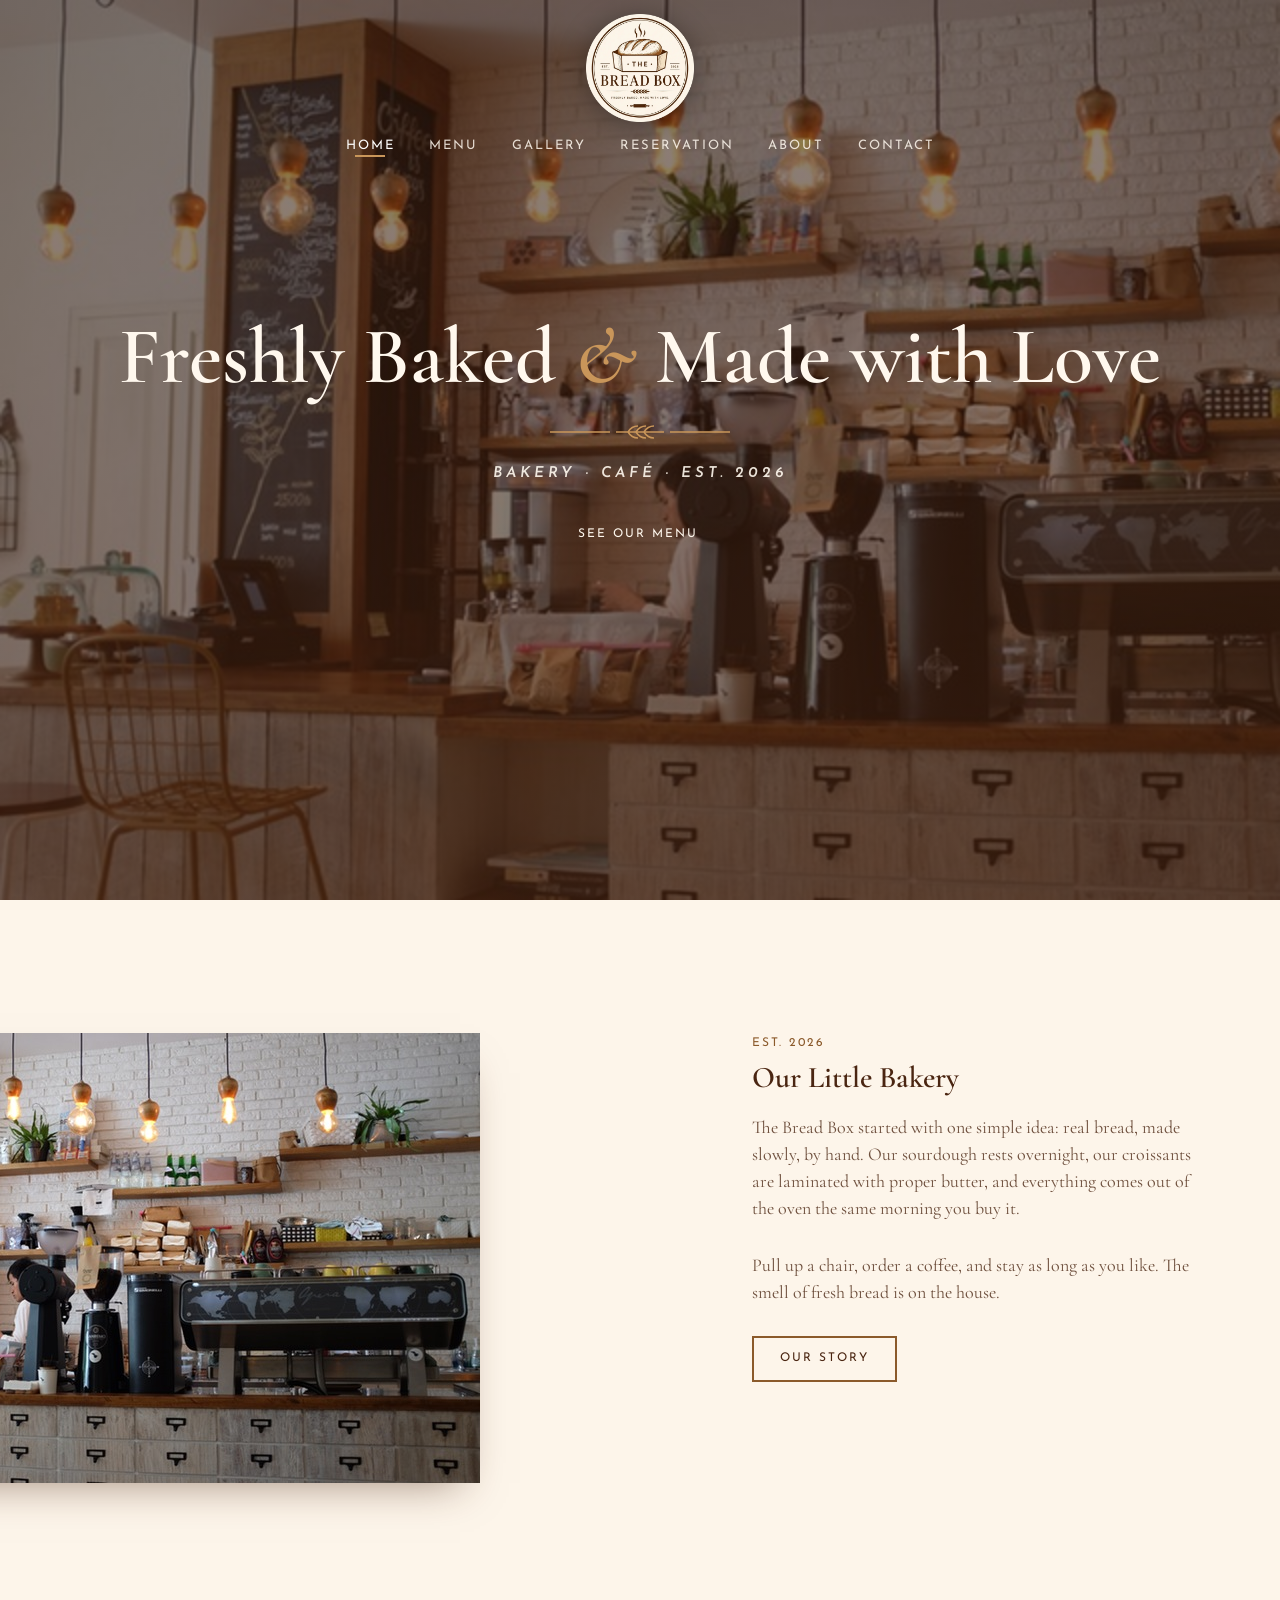
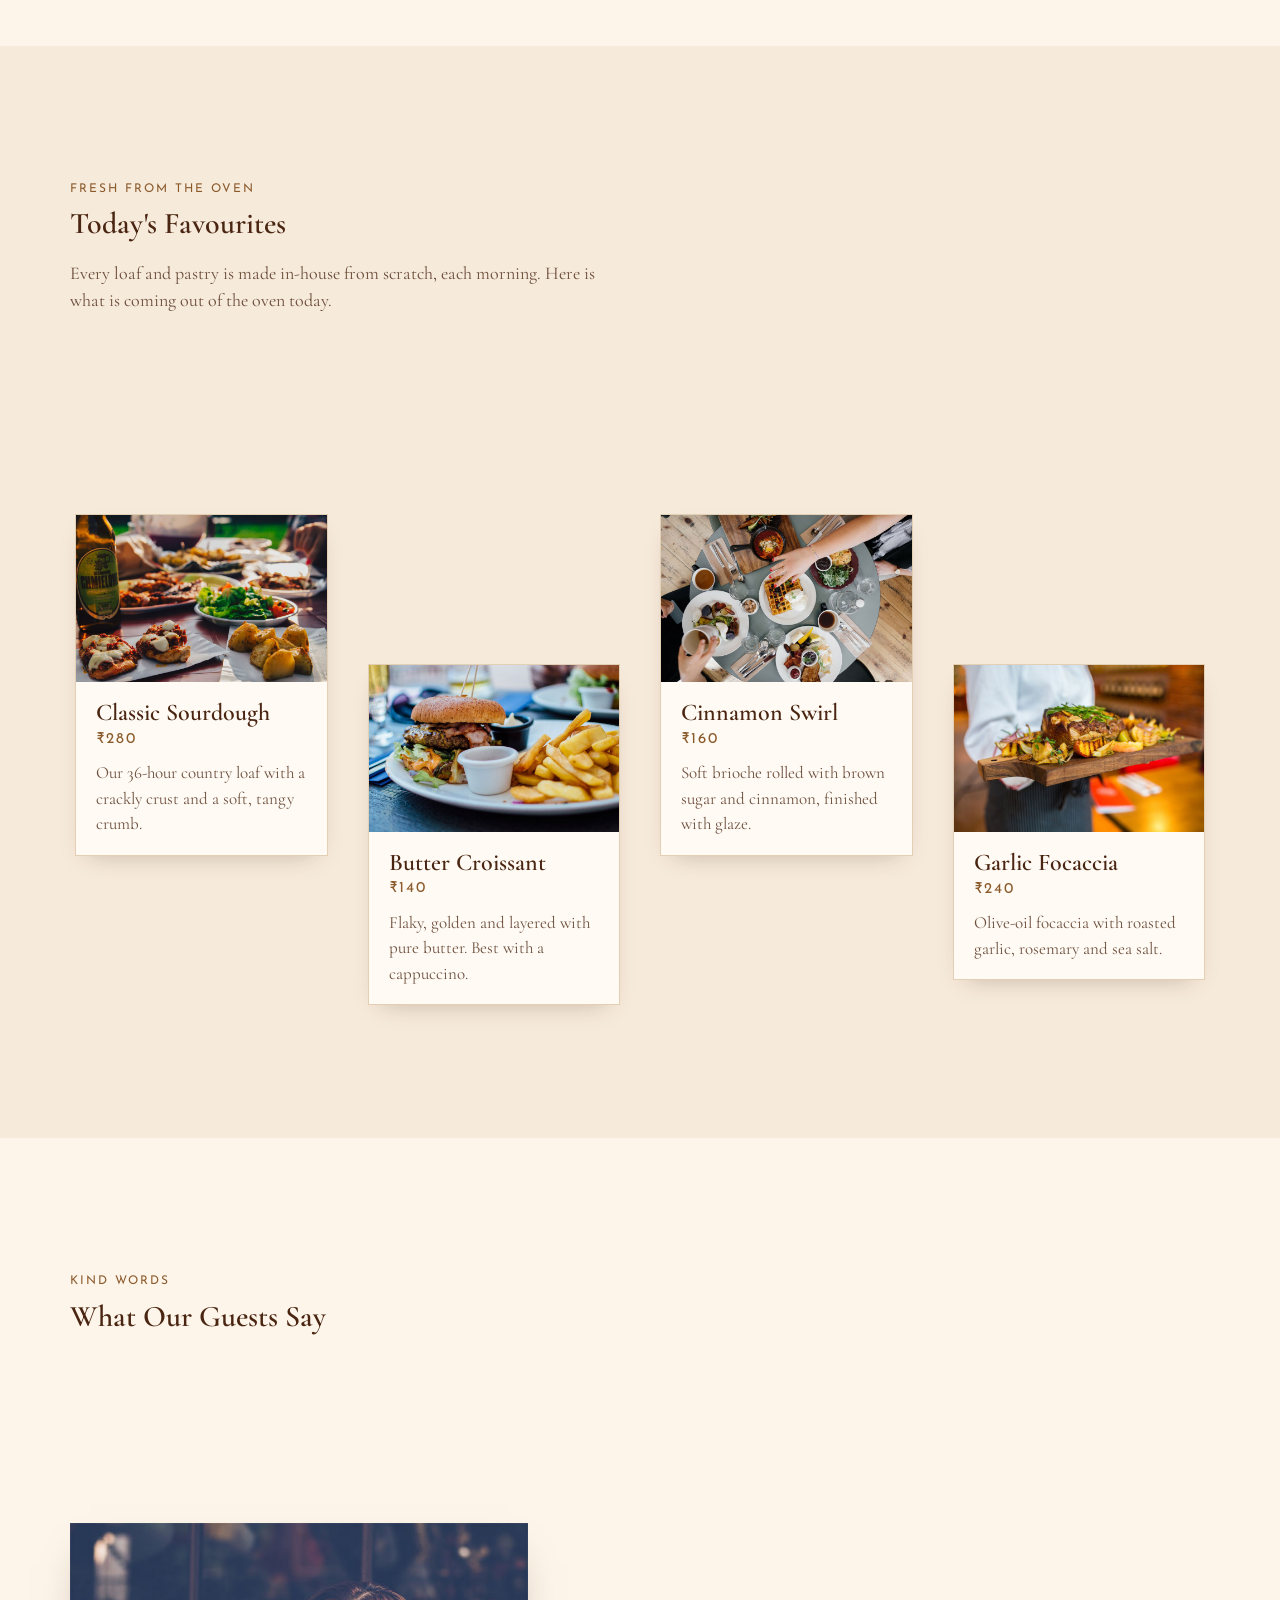
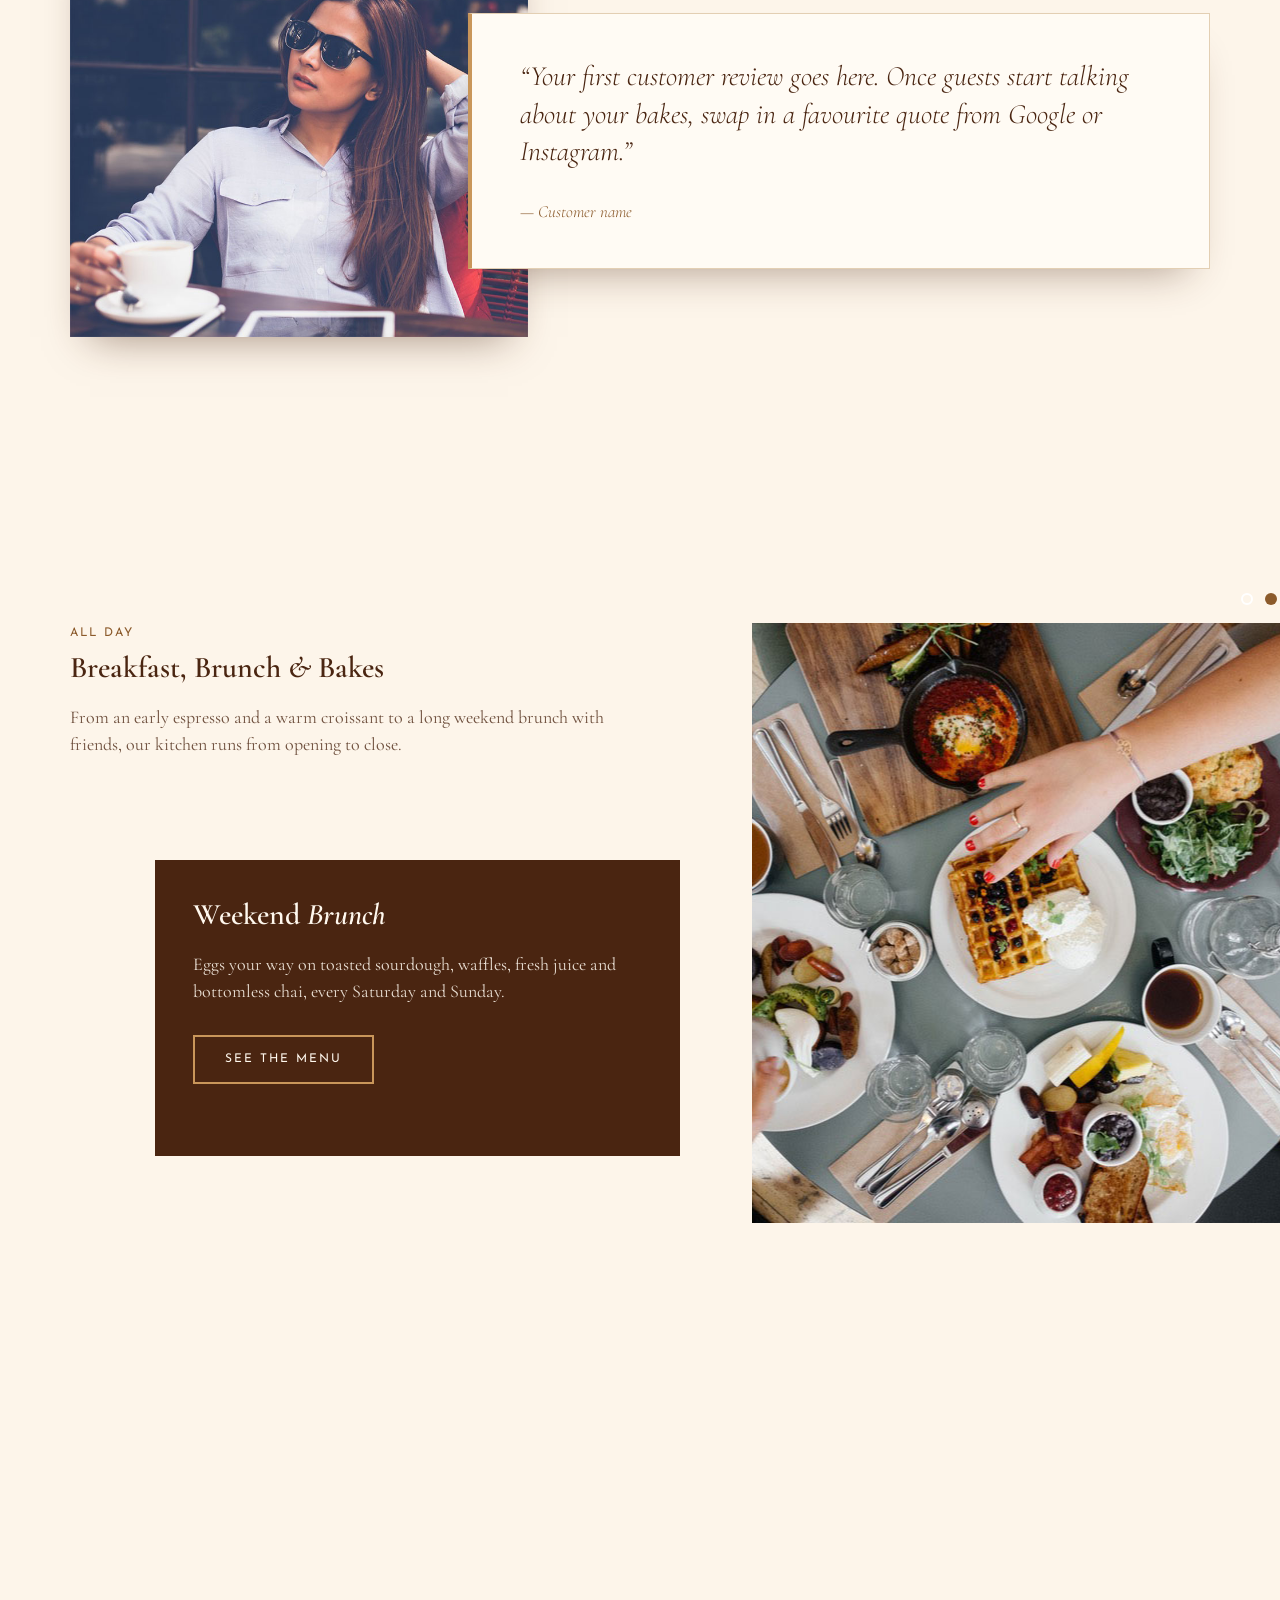
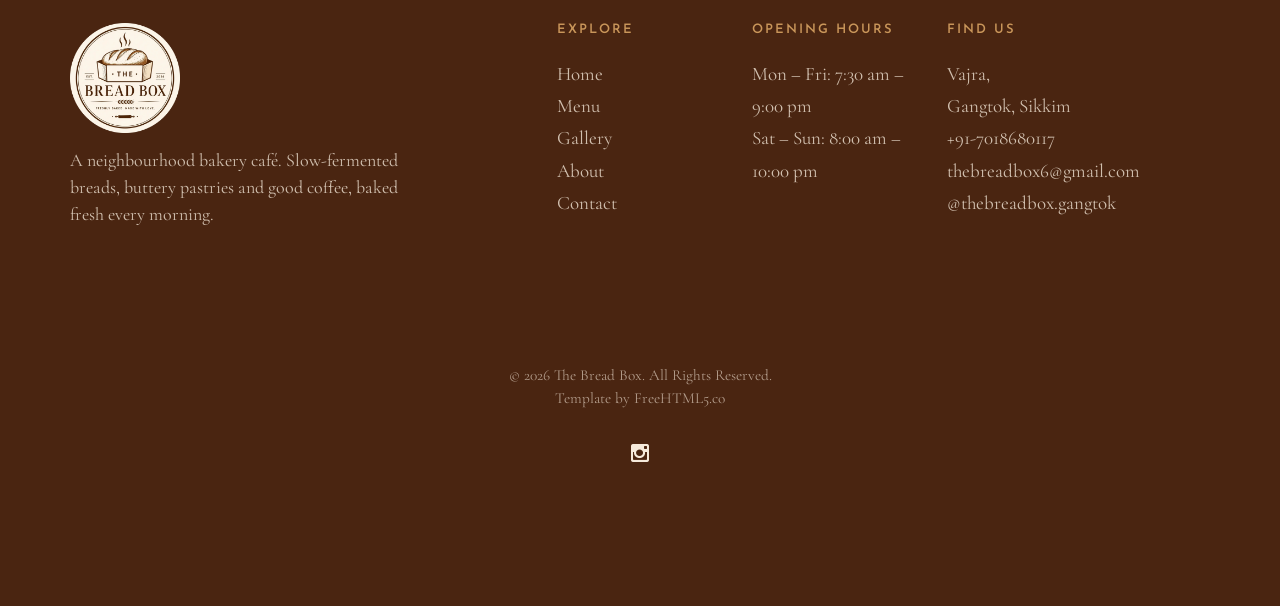
==== commit 6ee65ff4: "changes for instgram link" ====
--- a/index.html
+++ b/index.html
@@ -7,10 +7,25 @@
 	<meta name="viewport" content="width=device-width, initial-scale=1">
 	<meta name="description" content="The Bread Box — a neighbourhood bakery café. Freshly baked breads, pastries and coffee, made with love." />
 	<meta name="keywords" content="bakery, cafe, sourdough, croissant, coffee, The Bread Box" />
+	<!-- Link preview for WhatsApp, Facebook, X, LinkedIn etc. -->
+	<meta property="og:type" content="website"/>
+	<meta property="og:site_name" content="The Bread Box"/>
 	<meta property="og:title" content="The Bread Box — Freshly Baked. Made with Love."/>
-	<meta property="og:image" content="images/logo-full.jpg"/>
-	<meta property="og:site_name" content="The Bread Box"/>
-	<meta property="og:description" content="Freshly baked. Made with love."/>
+	<meta property="og:description" content="Freshly baked breads, pastries and coffee in Vajra, Gangtok. Made with love."/>
+	<meta property="og:url" content="https://thebreadboxx.com/"/>
+	<meta property="og:image" content="https://thebreadboxx.com/images/og-image.jpg"/>
+	<meta property="og:image:secure_url" content="https://thebreadboxx.com/images/og-image.jpg"/>
+	<meta property="og:image:type" content="image/jpeg"/>
+	<meta property="og:image:width" content="1200"/>
+	<meta property="og:image:height" content="630"/>
+	<meta property="og:image:alt" content="The Bread Box logo: Freshly baked. Made with love."/>
+	<meta property="og:locale" content="en_IN"/>
+	<meta name="twitter:card" content="summary_large_image"/>
+	<meta name="twitter:title" content="The Bread Box — Freshly Baked. Made with Love."/>
+	<meta name="twitter:description" content="Freshly baked breads, pastries and coffee in Vajra, Gangtok."/>
+	<meta name="twitter:image" content="https://thebreadboxx.com/images/og-image.jpg"/>
+	<link rel="canonical" href="https://thebreadboxx.com/"/>
+	<link rel="apple-touch-icon" href="images/apple-touch-icon.png">
 	<link rel="icon" type="image/png" href="images/favicon.png">
 
 	<link href="https://fonts.googleapis.com/css?family=Cormorant+Garamond:300,300i,400,400i,500,600,600i,700&display=swap" rel="stylesheet">
@@ -335,6 +350,7 @@
 						<li>Vajra,<br> Gangtok, Sikkim</li>
 						<li><a href="tel:+917018680117">+91-7018680117</a></li>
 						<li><a href="mailto:thebreadbox6@gmail.com">thebreadbox6@gmail.com</a></li>
+						<li><a href="https://www.instagram.com/thebreadbox.gangtok/" target="_blank" rel="noopener">@thebreadbox.gangtok</a></li>
 					</ul>
 				</div>
 			</div>
@@ -346,9 +362,7 @@
 						<small class="block">Template by <a href="https://freehtml5.co/" target="_blank" rel="noopener">FreeHTML5.co</a></small>
 					</p>
 					<ul class="fh5co-social-icons">
-						<li><a href="#" aria-label="Instagram"><i class="icon-instagram"></i></a></li>
-						<li><a href="#" aria-label="Facebook"><i class="icon-facebook2"></i></a></li>
-						<li><a href="#" aria-label="Twitter"><i class="icon-twitter2"></i></a></li>
+						<li><a href="https://www.instagram.com/thebreadbox.gangtok/" target="_blank" rel="noopener" aria-label="The Bread Box on Instagram"><i class="icon-instagram"></i></a></li>
 					</ul>
 				</div>
 			</div>
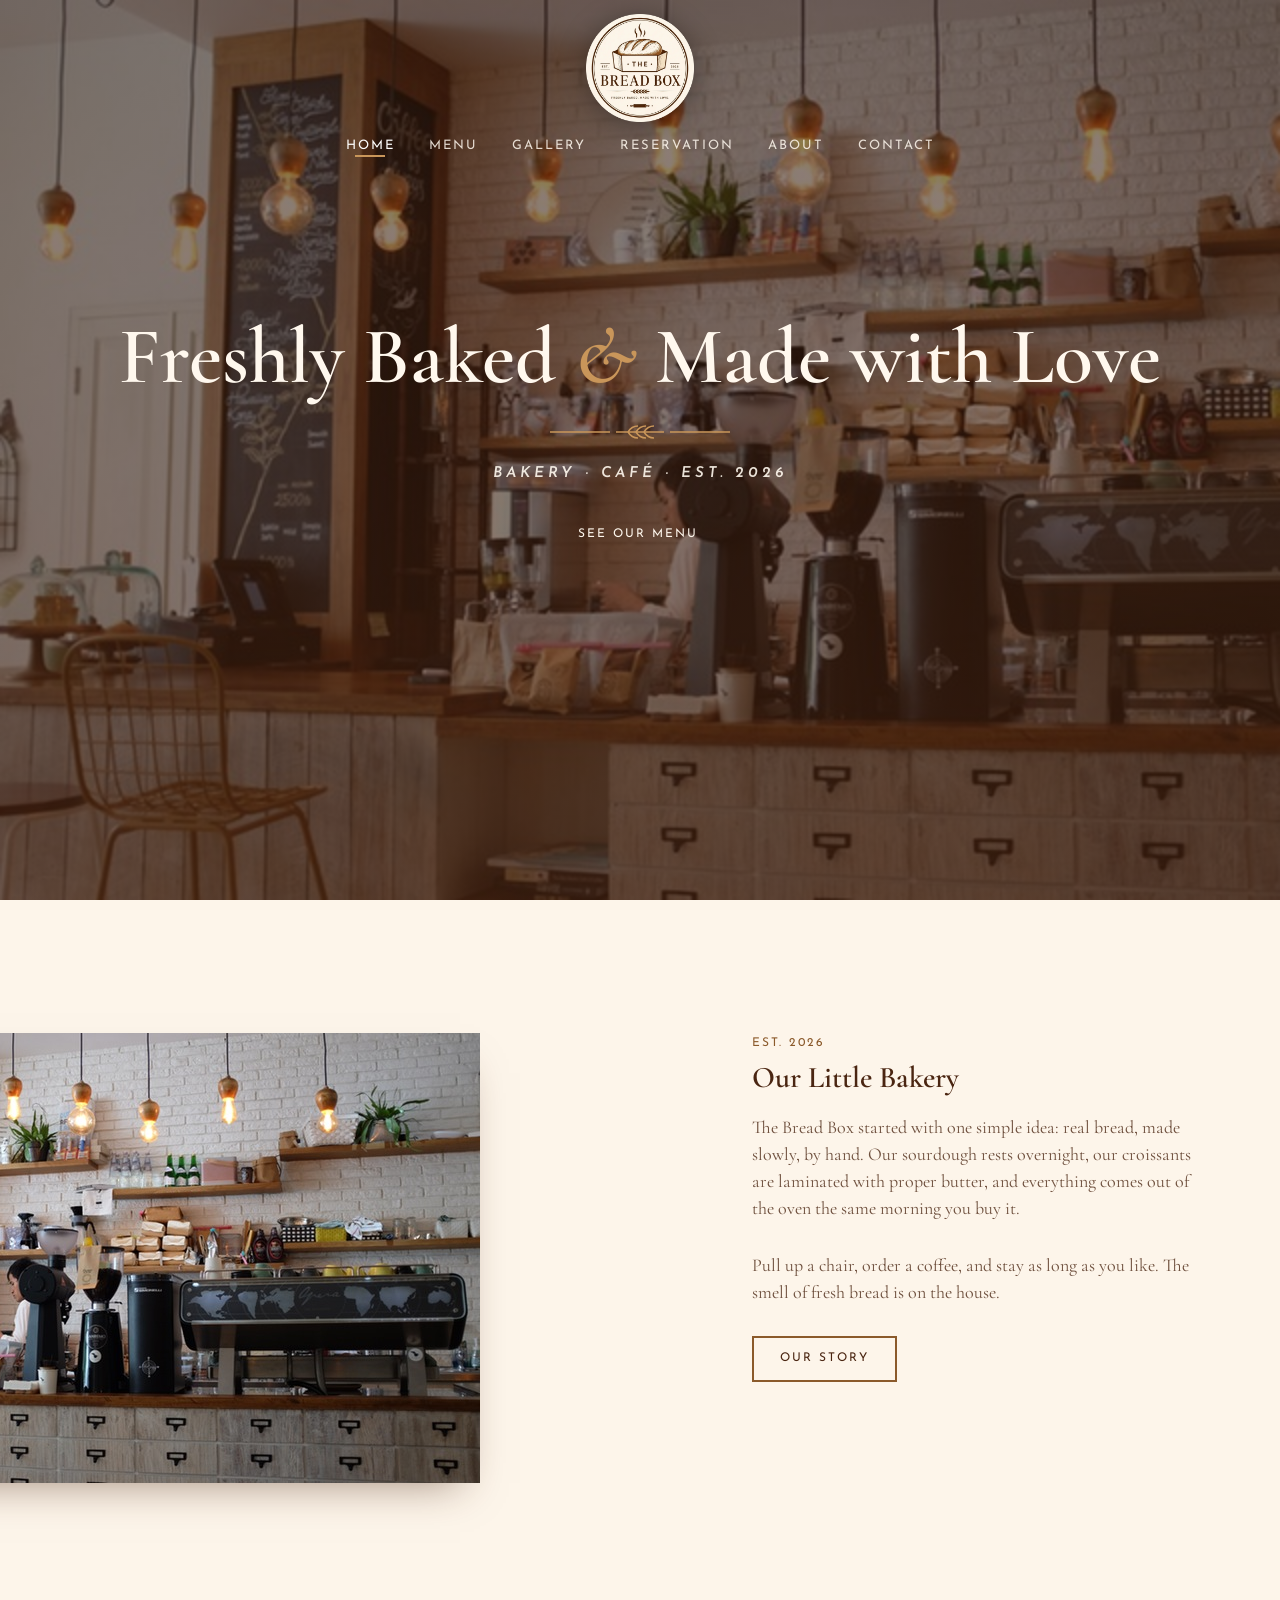
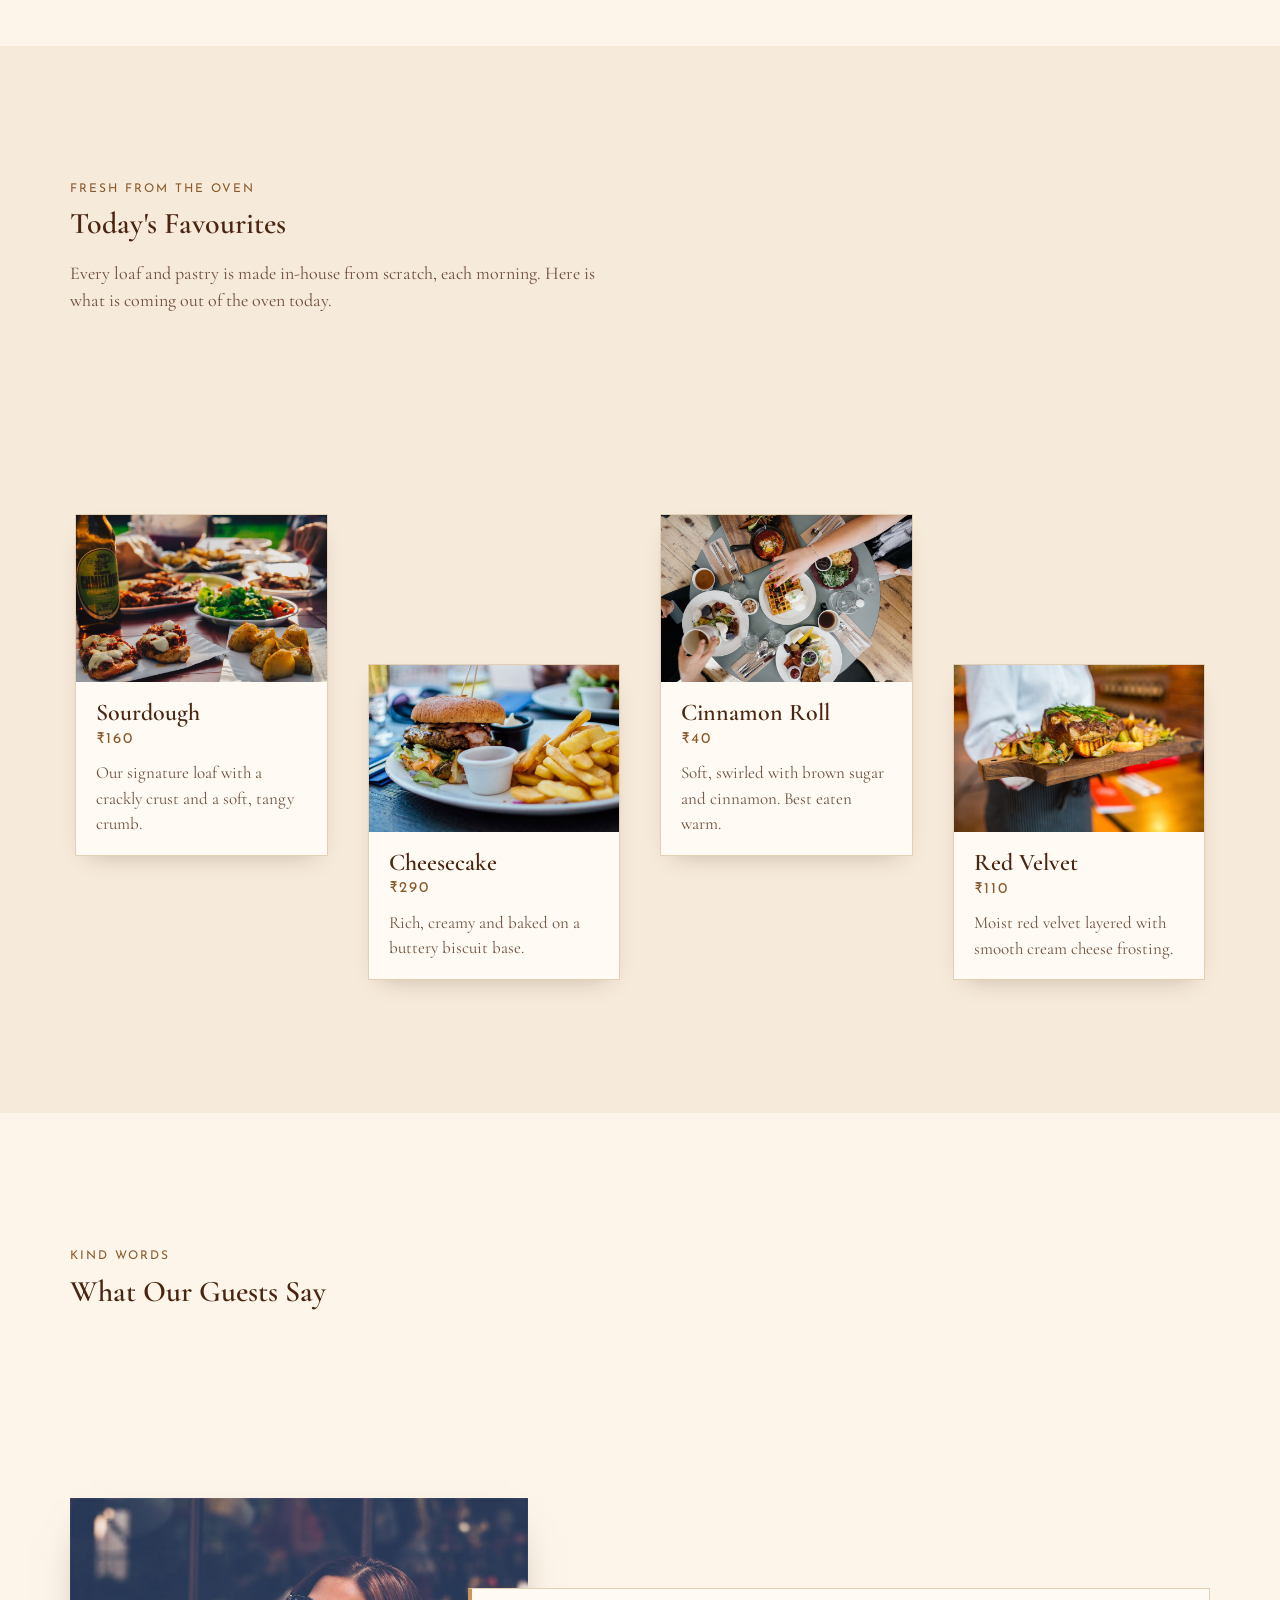
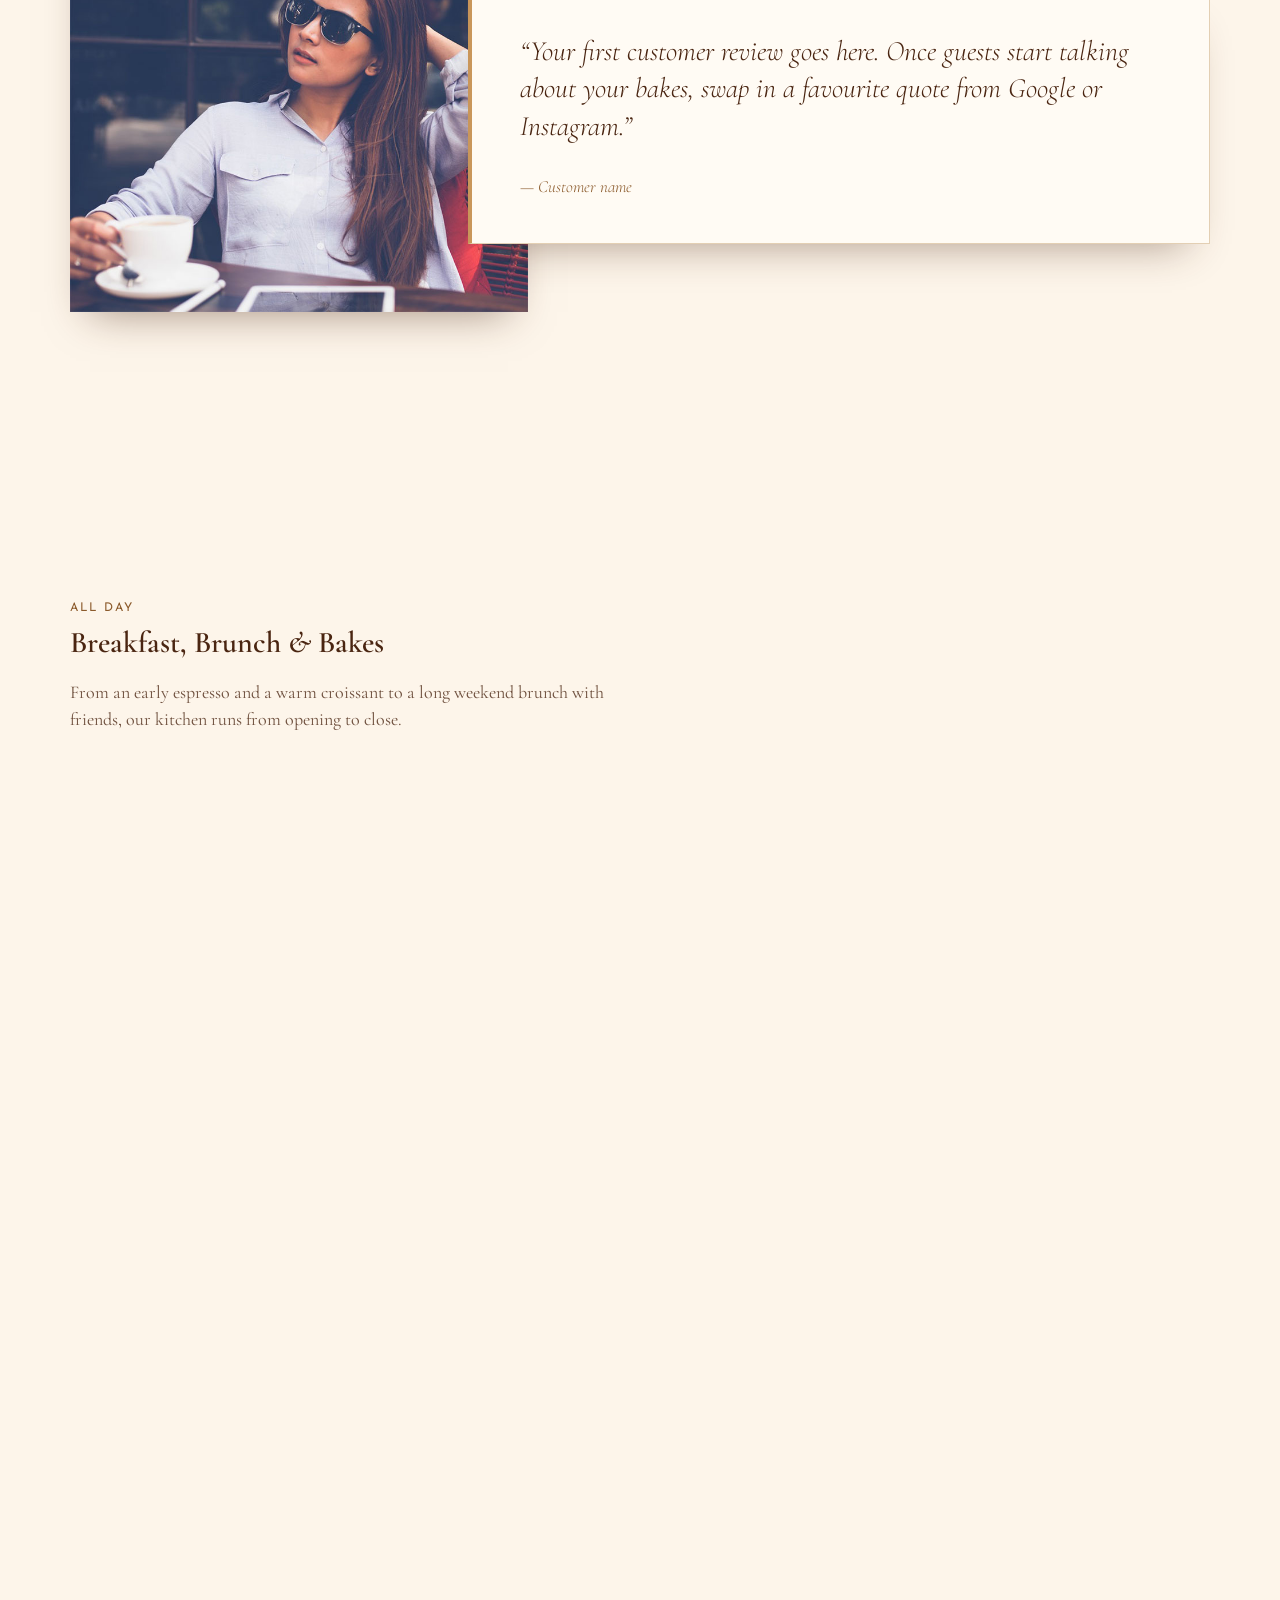
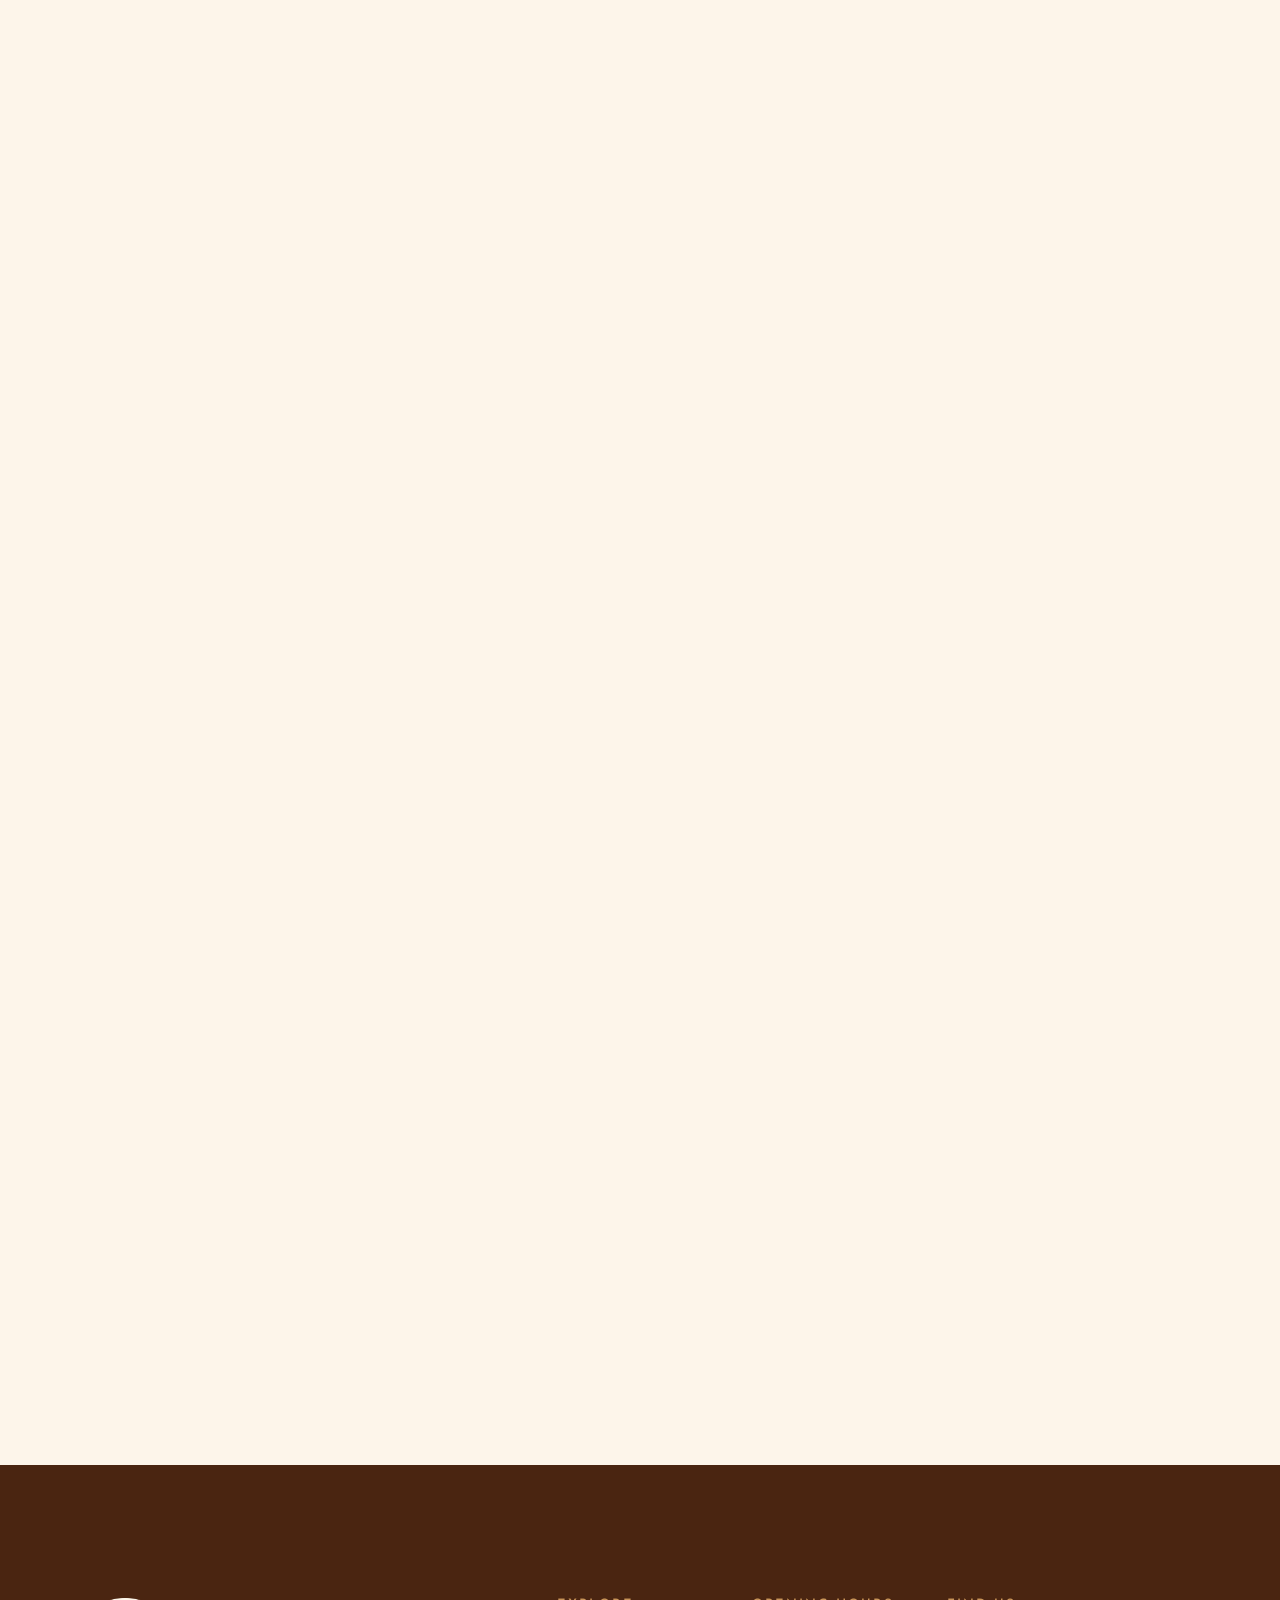
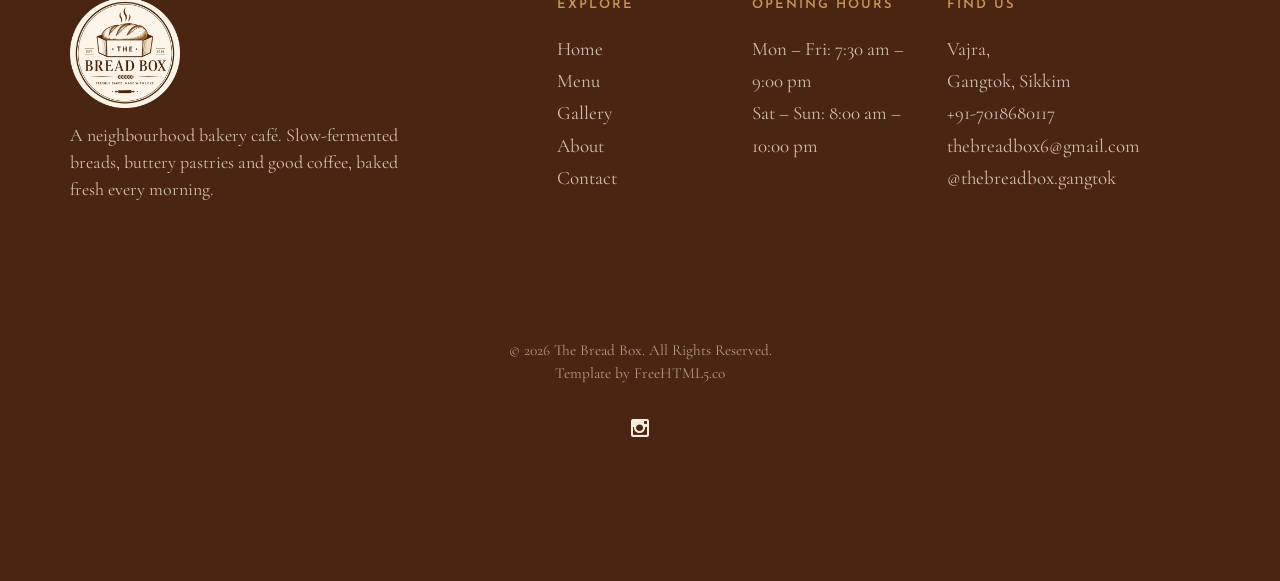
==== commit c2155bc3: "changes in menu items" ====
--- a/index.html
+++ b/index.html
@@ -127,35 +127,35 @@
 				</div>
 				<div class="col-md-3 col-sm-6 col-xs-6 col-xxs-12 fh5co-item-wrap animate-box">
 					<div class="fh5co-item">
-						<img src="images/gallery_9.jpeg" class="img-responsive" alt="Classic Sourdough">
-						<h3>Classic Sourdough</h3>
-						<span class="fh5co-price">&#8377;280</span>
-						<p>Our 36-hour country loaf with a crackly crust and a soft, tangy crumb.</p>
+						<img src="images/gallery_9.jpeg" class="img-responsive" alt="Sourdough">
+						<h3>Sourdough</h3>
+						<span class="fh5co-price">&#8377;160</span>
+						<p>Our signature loaf with a crackly crust and a soft, tangy crumb.</p>
 					</div>
 				</div>
 				<div class="col-md-3 col-sm-6 col-xs-6 col-xxs-12 fh5co-item-wrap animate-box">
 					<div class="fh5co-item margin_top">
-						<img src="images/gallery_3.jpeg" class="img-responsive" alt="Butter Croissant">
-						<h3>Butter Croissant</h3>
-						<span class="fh5co-price">&#8377;140</span>
-						<p>Flaky, golden and layered with pure butter. Best with a cappuccino.</p>
+						<img src="images/gallery_3.jpeg" class="img-responsive" alt="Cheesecake">
+						<h3>Cheesecake</h3>
+						<span class="fh5co-price">&#8377;290</span>
+						<p>Rich, creamy and baked on a buttery biscuit base.</p>
 					</div>
 				</div>
 				<div class="clearfix visible-sm-block visible-xs-block"></div>
 				<div class="col-md-3 col-sm-6 col-xs-6 col-xxs-12 fh5co-item-wrap animate-box">
 					<div class="fh5co-item">
-						<img src="images/gallery_4.jpeg" class="img-responsive" alt="Cinnamon Swirl">
-						<h3>Cinnamon Swirl</h3>
-						<span class="fh5co-price">&#8377;160</span>
-						<p>Soft brioche rolled with brown sugar and cinnamon, finished with glaze.</p>
+						<img src="images/gallery_4.jpeg" class="img-responsive" alt="Cinnamon Roll">
+						<h3>Cinnamon Roll</h3>
+						<span class="fh5co-price">&#8377;40</span>
+						<p>Soft, swirled with brown sugar and cinnamon. Best eaten warm.</p>
 					</div>
 				</div>
 				<div class="col-md-3 col-sm-6 col-xs-6 col-xxs-12 fh5co-item-wrap animate-box">
 					<div class="fh5co-item margin_top">
-						<img src="images/gallery_2.jpeg" class="img-responsive" alt="Garlic Focaccia">
-						<h3>Garlic Focaccia</h3>
-						<span class="fh5co-price">&#8377;240</span>
-						<p>Olive-oil focaccia with roasted garlic, rosemary and sea salt.</p>
+						<img src="images/gallery_2.jpeg" class="img-responsive" alt="Red Velvet">
+						<h3>Red Velvet</h3>
+						<span class="fh5co-price">&#8377;110</span>
+						<p>Moist red velvet layered with smooth cream cheese frosting.</p>
 					</div>
 				</div>
 			</div>
